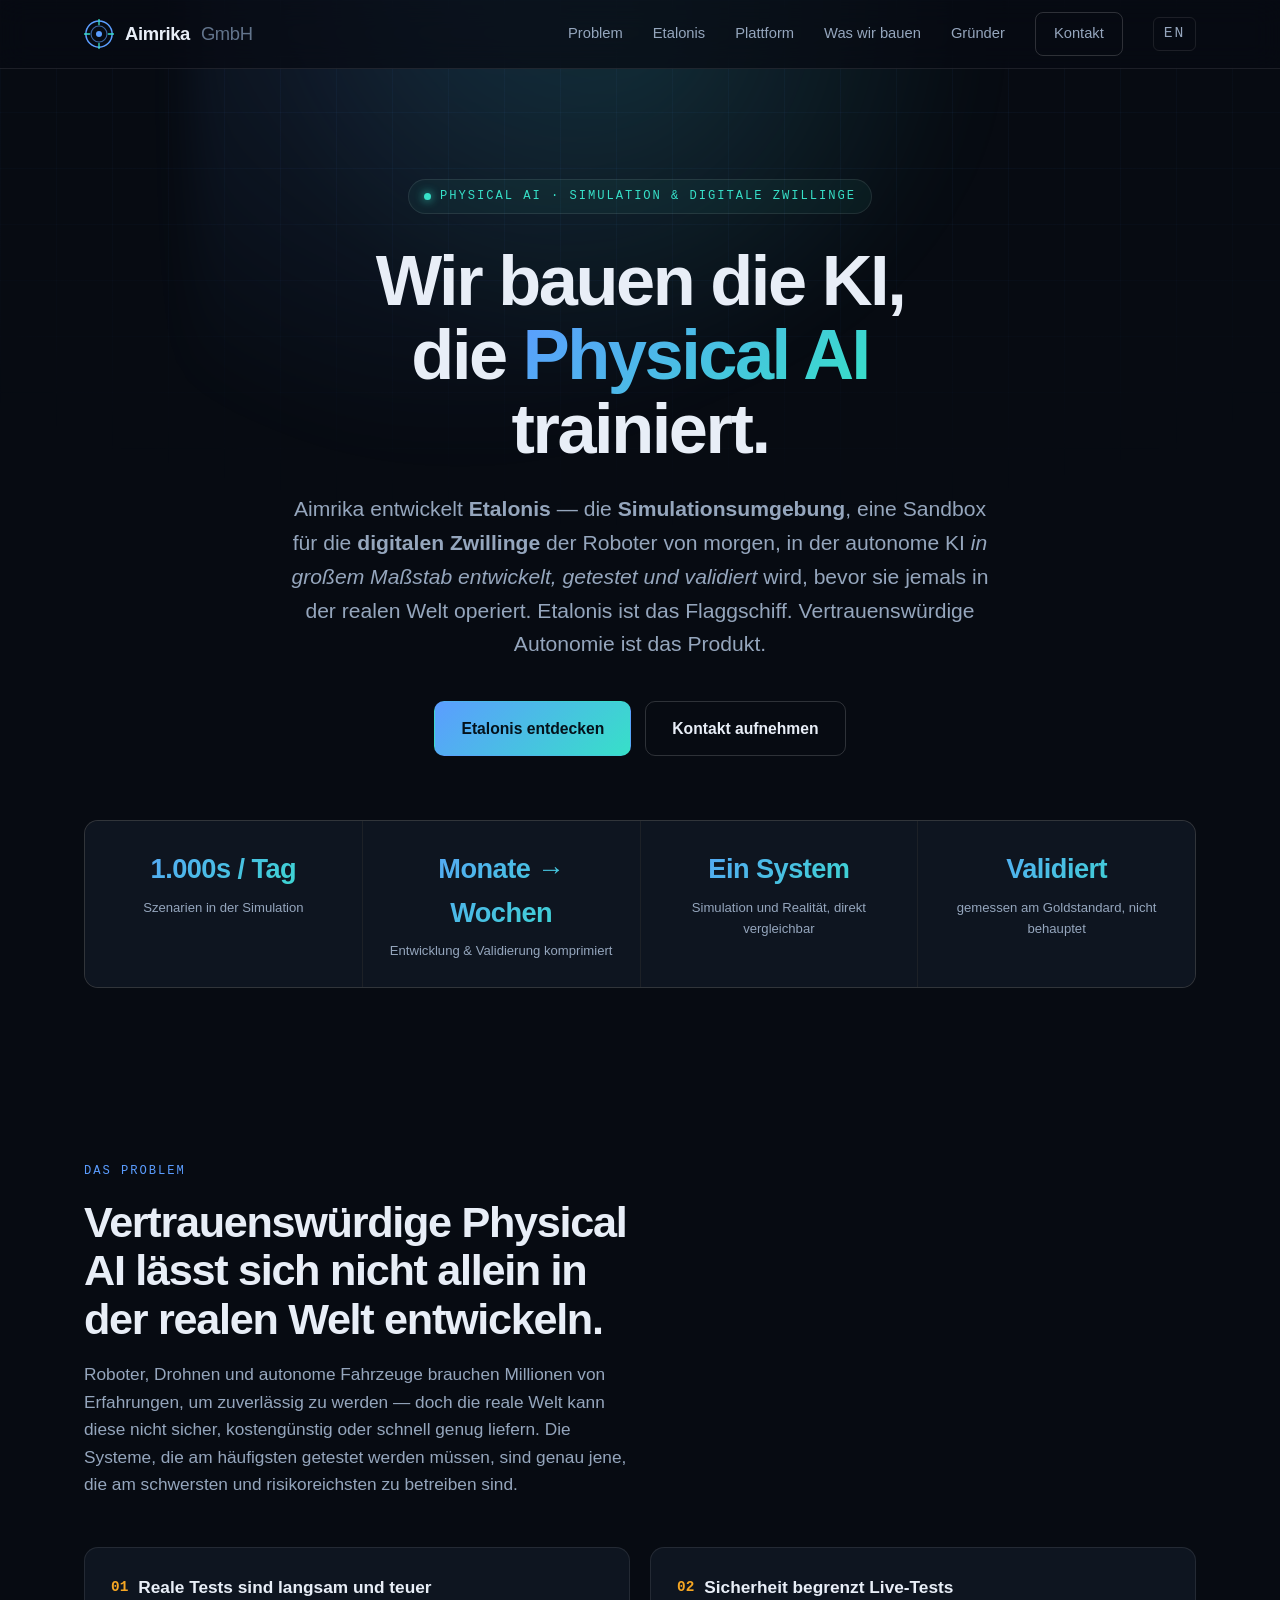
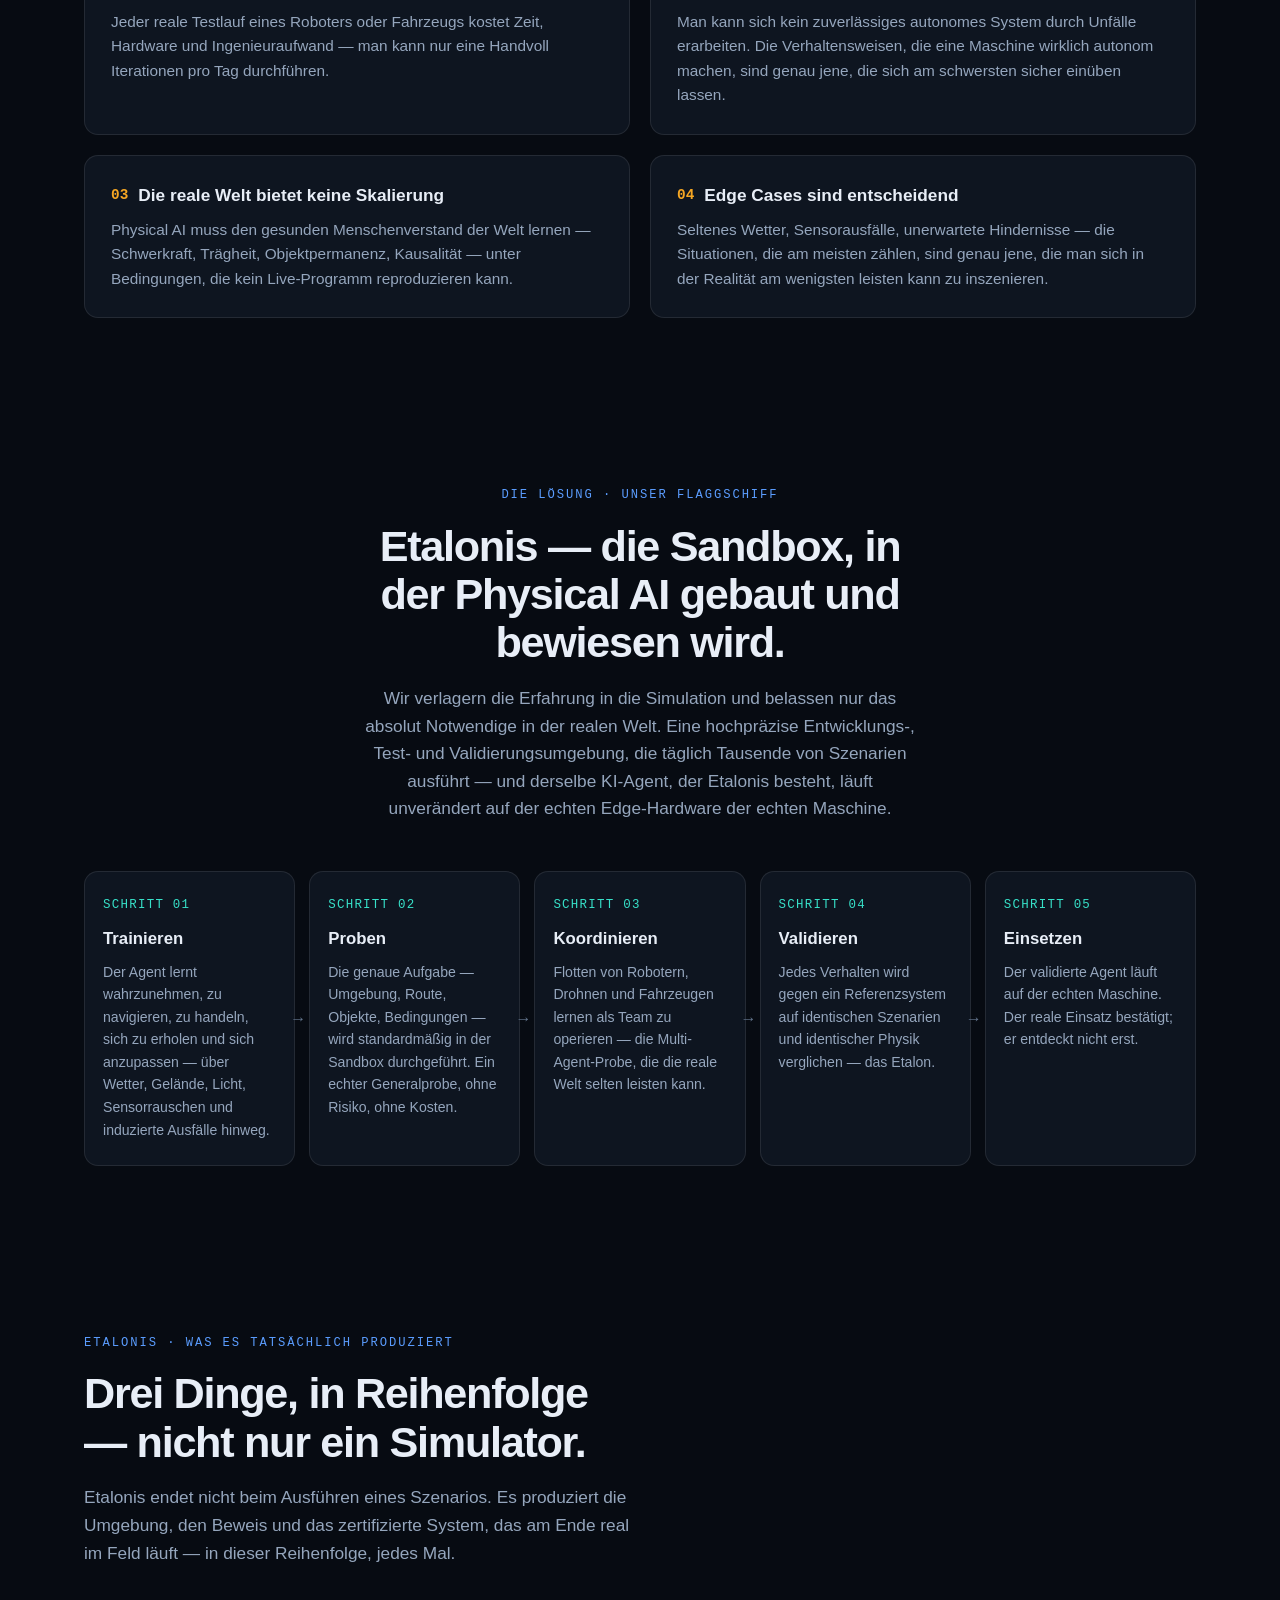
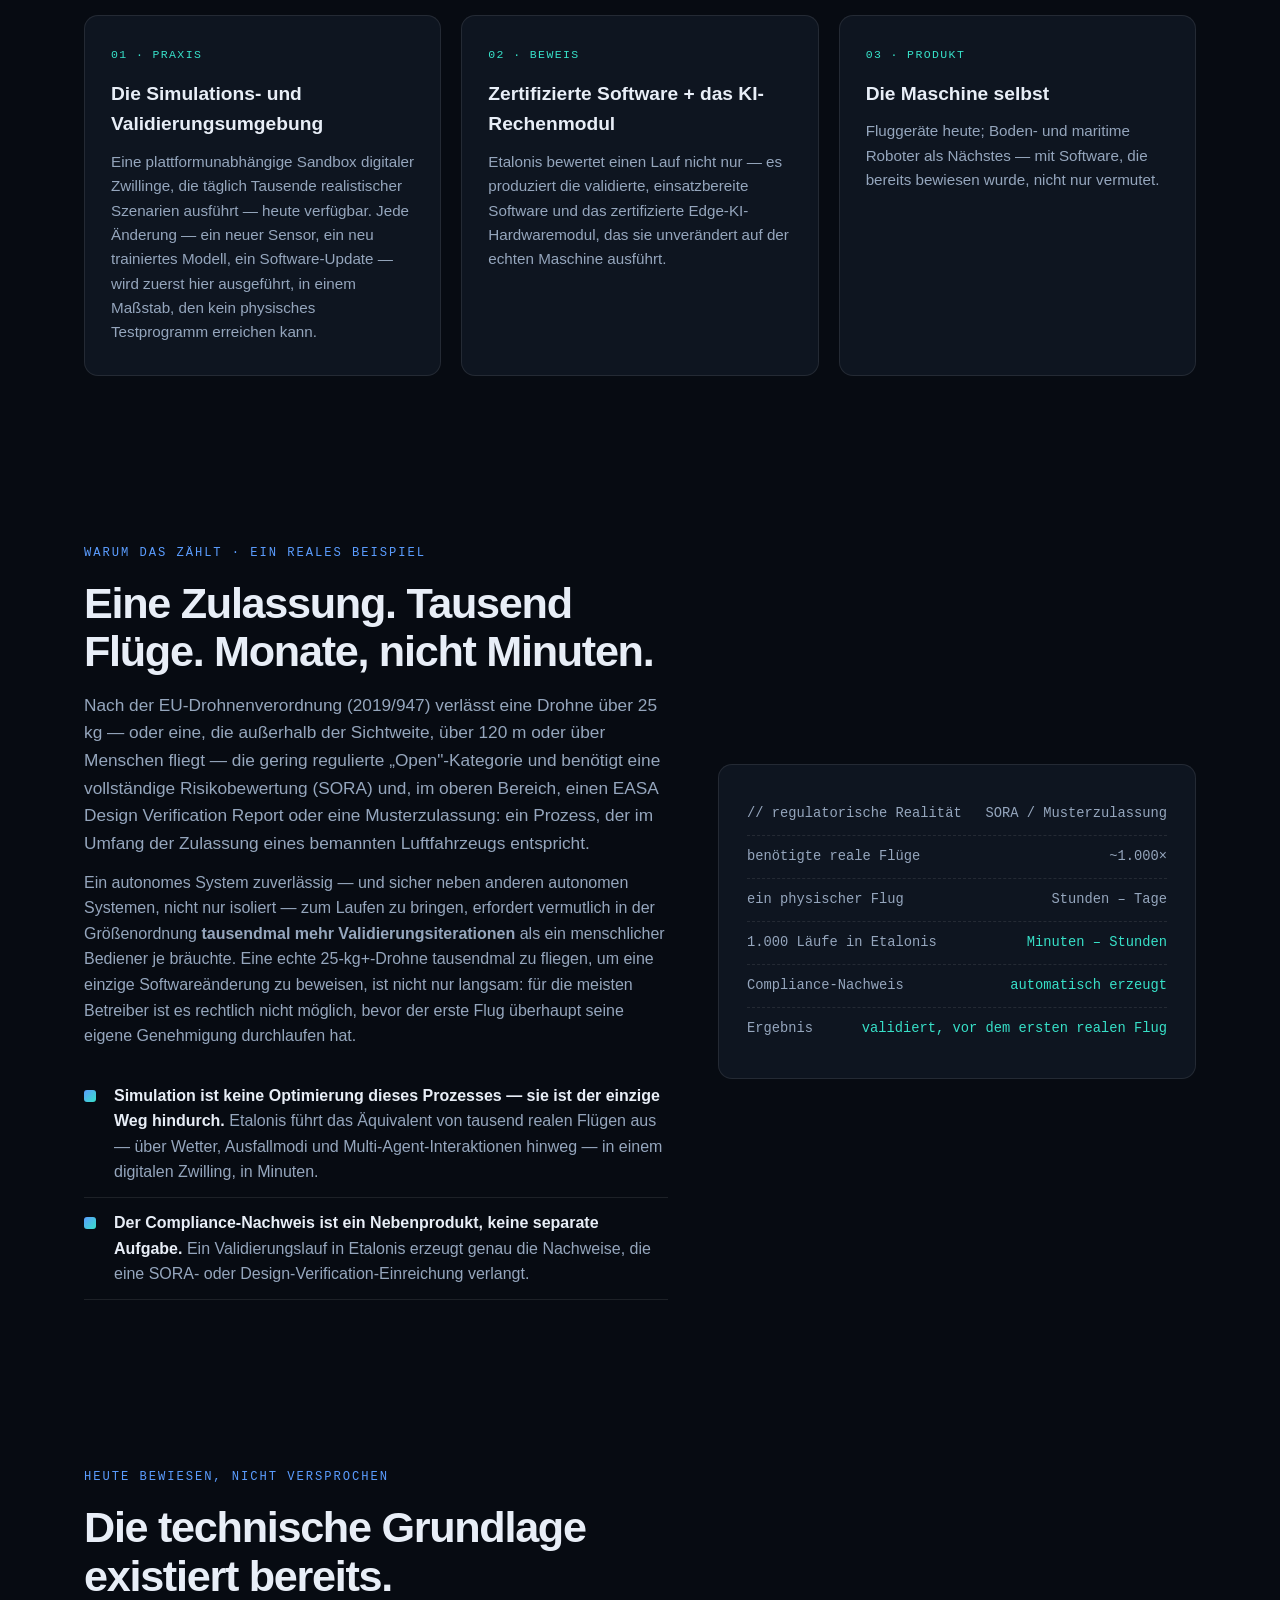
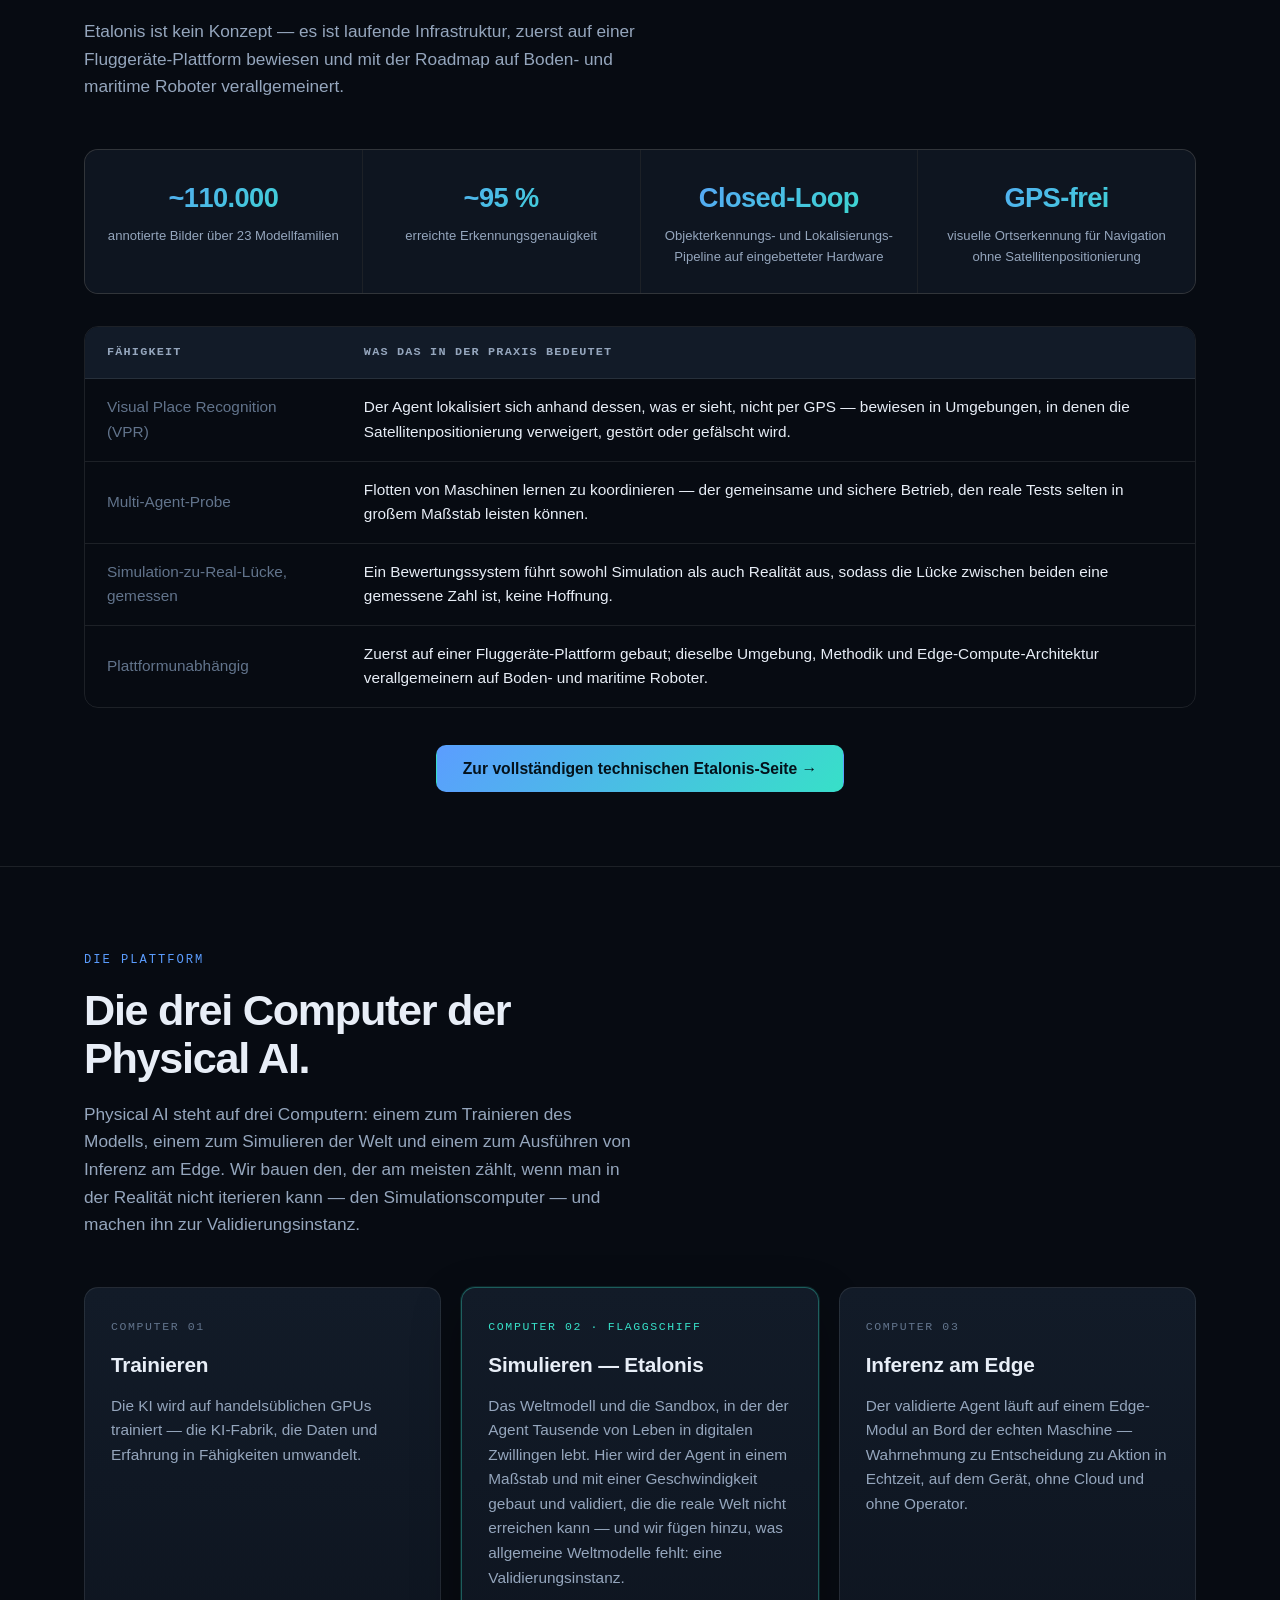
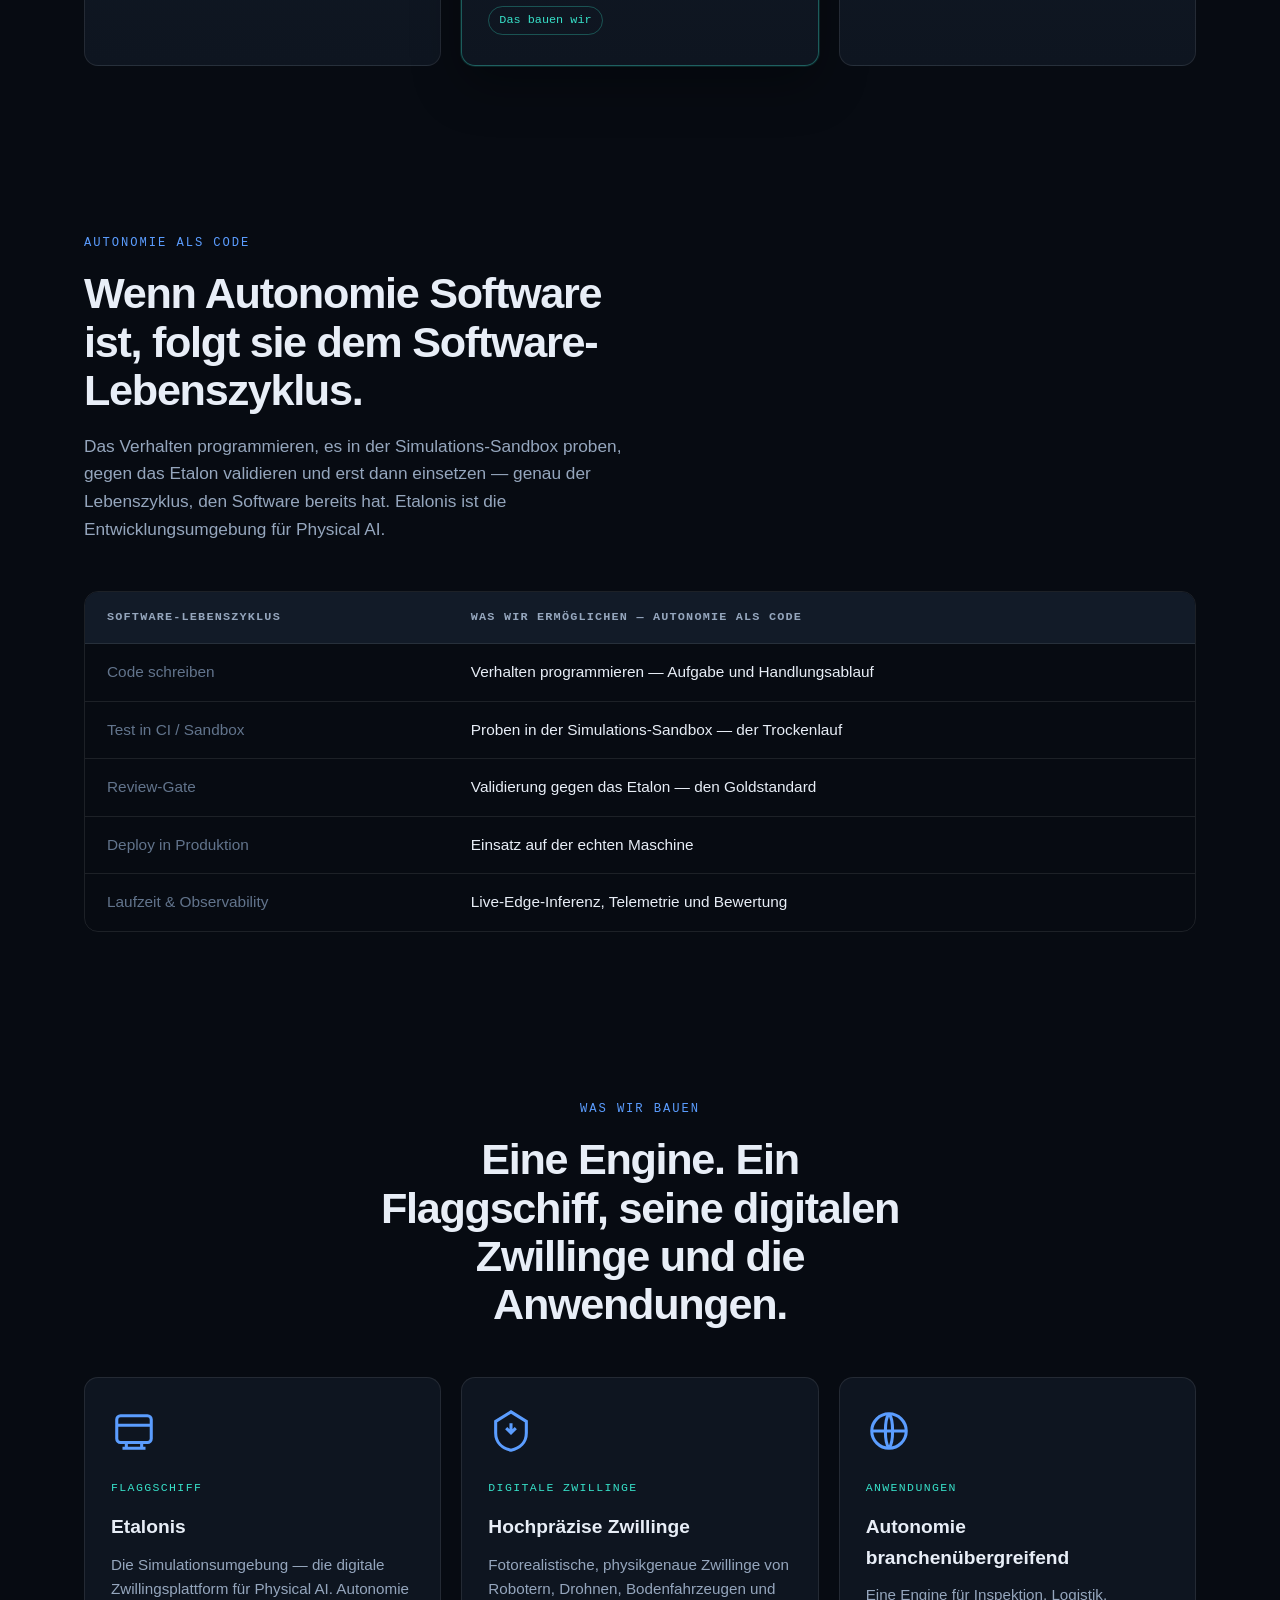
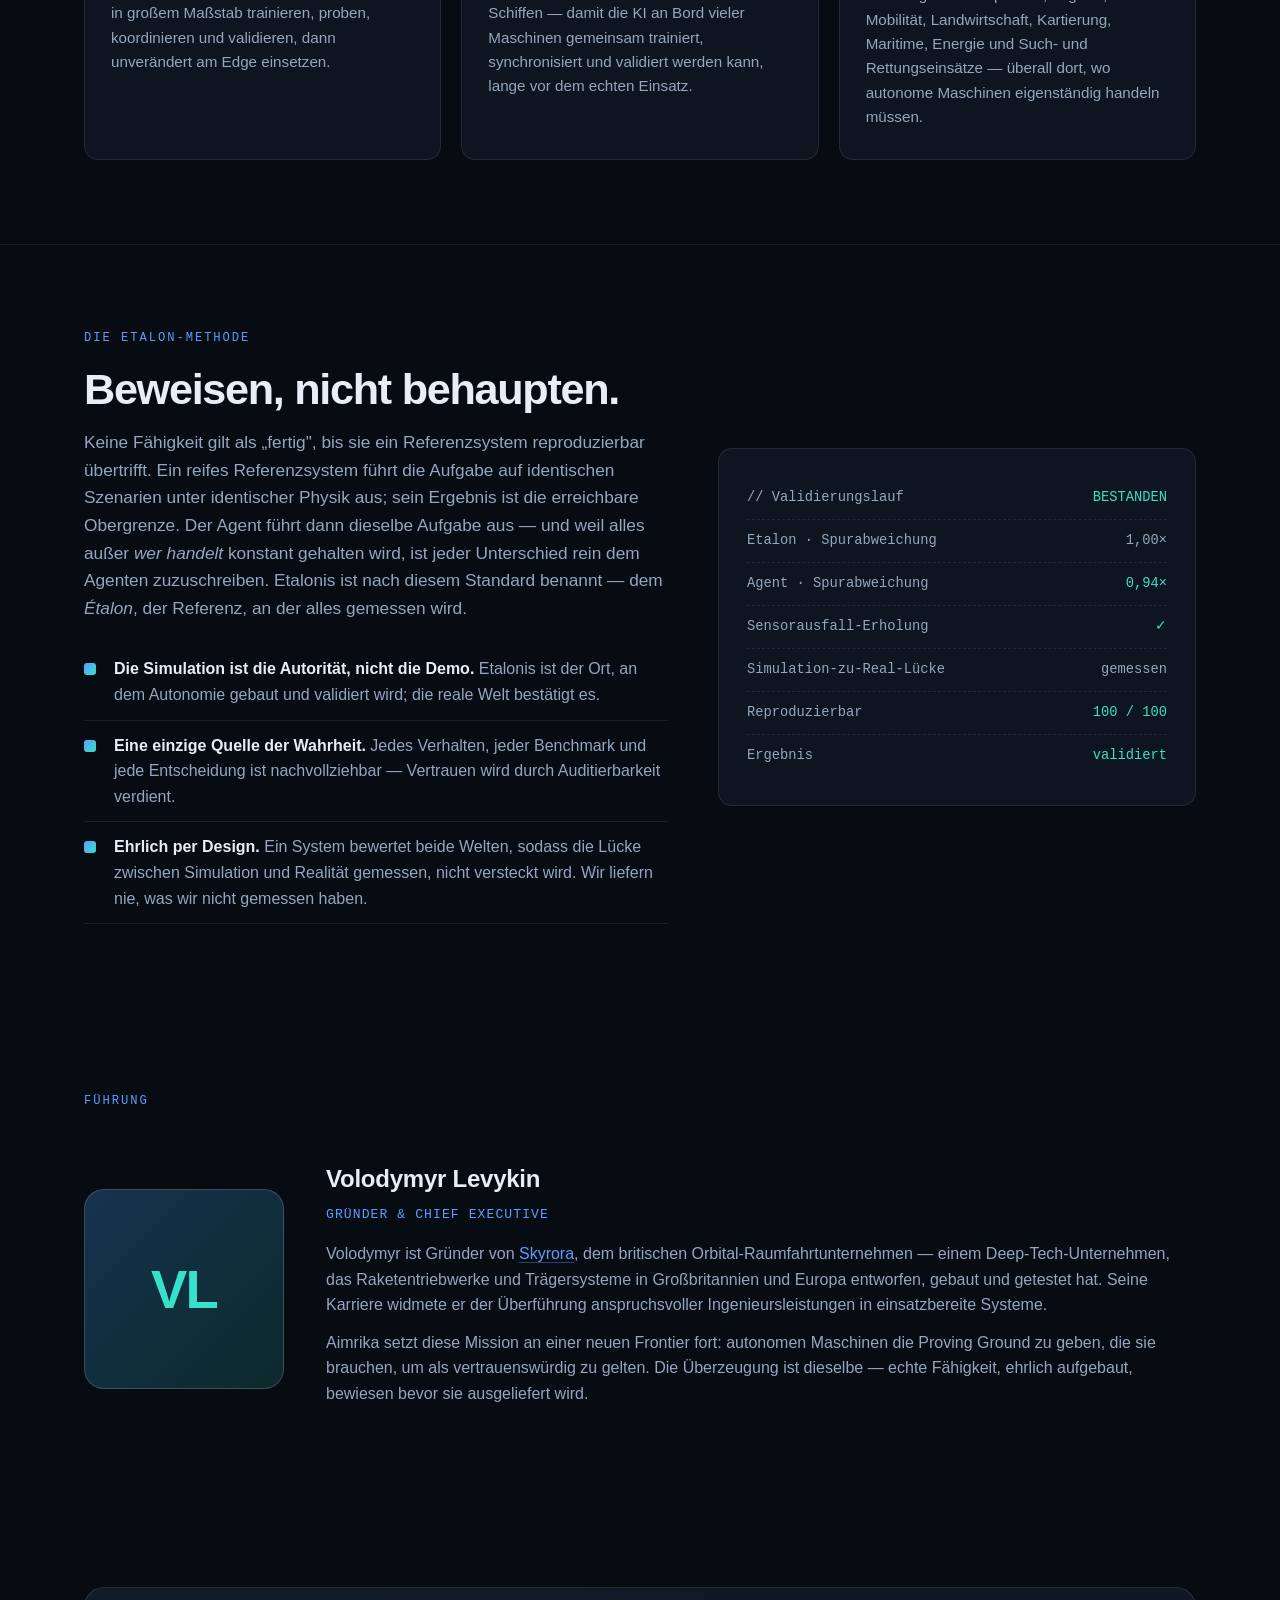
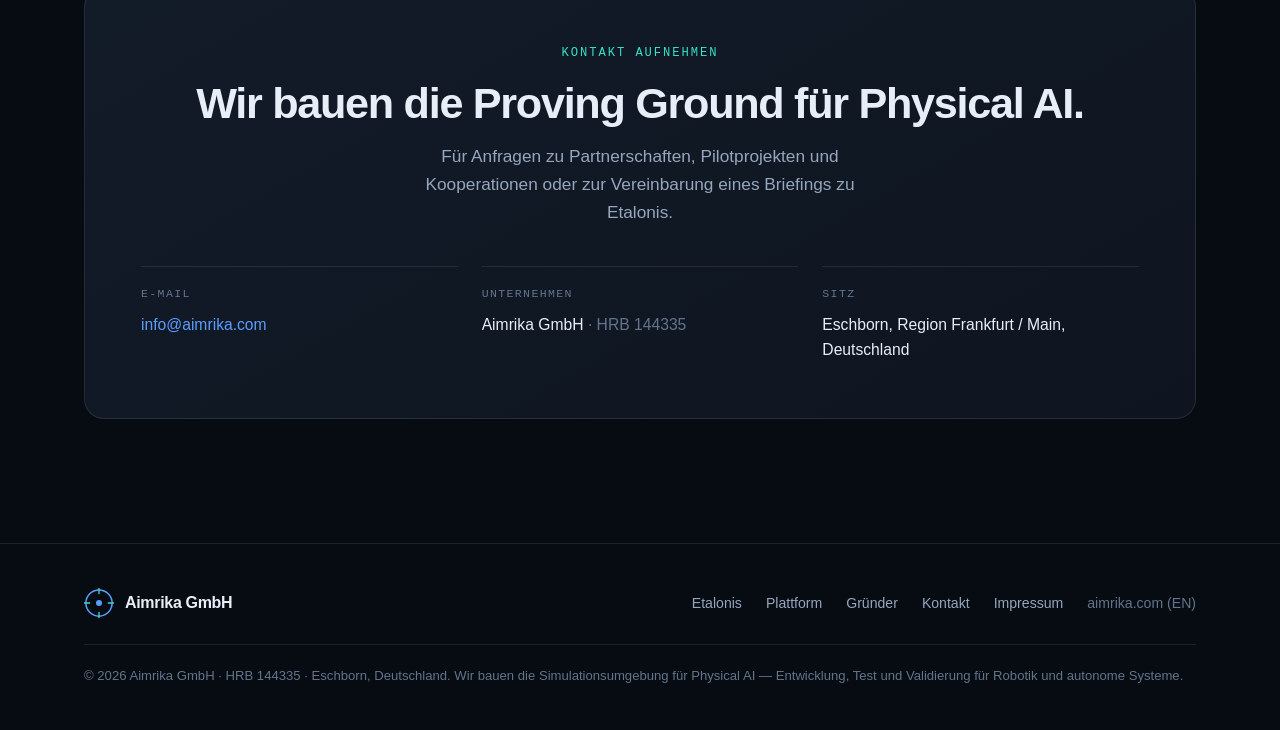
==== index.html @ 694f409d "fix retired dual-use-adjacent vocabulary: Detect-Track-Intercept -> Objekterkennungs-/Lokalisierungs" ====
<!DOCTYPE html>
<html lang="de">
<head>
<meta charset="UTF-8" />
<meta name="viewport" content="width=device-width, initial-scale=1.0" />
<title>Aimrika — Etalonis, die Simulationsumgebung für Physical AI</title>
<meta name="description" content="Aimrika entwickelt Etalonis — die Simulationsumgebung und digitale Zwillingsplattform, in der die Physical AI der Roboter von morgen entwickelt, getestet und validiert wird, bevor sie in der realen Welt zum Einsatz kommt." />
<link rel="preconnect" href="https://fonts.googleapis.com" />
<link rel="stylesheet" href="styles.css" />
<link rel="icon" href="data:image/svg+xml,%3Csvg xmlns='http://www.w3.org/2000/svg' viewBox='0 0 32 32'%3E%3Ccircle cx='16' cy='16' r='13' fill='none' stroke='%2337e0c8' stroke-width='2'/%3E%3Ccircle cx='16' cy='16' r='4' fill='%235b9dff'/%3E%3C/svg%3E" />
<style>
  .lang-switch {
    font-family: var(--mono);
    font-size: 0.76rem;
    letter-spacing: 0.12em;
    color: var(--faint);
    border: 1px solid var(--border);
    border-radius: 6px;
    padding: 4px 10px;
    transition: color 0.2s, border-color 0.2s;
  }
  .lang-switch:hover { color: var(--text); border-color: var(--border-strong); }
</style>
</head>
<body>
<div class="bg-grid"></div>
<div class="bg-glow"></div>

<!-- ===== HEADER ===== -->
<header>
  <div class="wrap nav">
    <a href="#top" class="brand">
      <svg class="mark" viewBox="0 0 32 32" fill="none" xmlns="http://www.w3.org/2000/svg" aria-hidden="true">
        <circle cx="16" cy="16" r="14" stroke="url(#g1)" stroke-width="1.6"/>
        <circle cx="16" cy="16" r="8.5" stroke="url(#g1)" stroke-width="1.2" opacity="0.6"/>
        <circle cx="16" cy="16" r="3.2" fill="#5b9dff"/>
        <path d="M16 0.5V6M16 26V31.5M0.5 16H6M26 16H31.5" stroke="#37e0c8" stroke-width="1.4" stroke-linecap="round"/>
        <defs><linearGradient id="g1" x1="2" y1="2" x2="30" y2="30"><stop stop-color="#5b9dff"/><stop offset="1" stop-color="#37e0c8"/></linearGradient></defs>
      </svg>
      Aimrika <span class="suffix">GmbH</span>
    </a>
    <nav class="nav-links" id="menu">
      <a href="#problem">Problem</a>
      <a href="#range">Etalonis</a>
      <a href="#platform">Plattform</a>
      <a href="#build">Was wir bauen</a>
      <a href="#founder">Gründer</a>
      <a href="#contact" class="nav-cta">Kontakt</a>
      <a href="https://aimrika.com" class="lang-switch">EN</a>
    </nav>
    <button class="nav-toggle" id="toggle" aria-label="Menü">☰</button>
  </div>
</header>

<main id="top">

<!-- ===== HERO ===== -->
<section class="hero">
  <div class="wrap">
    <span class="eyebrow reveal"><span class="dot"></span> Physical AI · Simulation &amp; digitale Zwillinge</span>
    <h1 class="reveal">Wir bauen die KI, die <span class="grad">Physical AI</span> trainiert.</h1>
    <p class="lede reveal">Aimrika entwickelt <strong>Etalonis</strong> — die <strong>Simulationsumgebung</strong>, eine Sandbox für die <strong>digitalen Zwillinge</strong> der Roboter von morgen, in der autonome KI <em>in großem Maßstab entwickelt, getestet und validiert</em> wird, bevor sie jemals in der realen Welt operiert. Etalonis ist das Flaggschiff. Vertrauenswürdige Autonomie ist das Produkt.</p>
    <div class="btn-row reveal">
      <a href="#range" class="btn btn-primary">Etalonis entdecken</a>
      <a href="#contact" class="btn btn-ghost">Kontakt aufnehmen</a>
    </div>
    <div class="stats reveal" style="margin-top:64px">
      <div class="stat"><div class="n">1.000s / Tag</div><div class="l">Szenarien in der Simulation</div></div>
      <div class="stat"><div class="n">Monate → Wochen</div><div class="l">Entwicklung &amp; Validierung komprimiert</div></div>
      <div class="stat"><div class="n">Ein System</div><div class="l">Simulation und Realität, direkt vergleichbar</div></div>
      <div class="stat"><div class="n">Validiert</div><div class="l">gemessen am Goldstandard, nicht behauptet</div></div>
    </div>
  </div>
</section>

<!-- ===== PROBLEM ===== -->
<section id="problem">
  <div class="wrap">
    <div class="section-head reveal">
      <div class="label">Das Problem</div>
      <h2>Vertrauenswürdige Physical AI lässt sich nicht allein in der realen Welt entwickeln.</h2>
      <p>Roboter, Drohnen und autonome Fahrzeuge brauchen Millionen von Erfahrungen, um zuverlässig zu werden — doch die reale Welt kann diese nicht sicher, kostengünstig oder schnell genug liefern. Die Systeme, die am häufigsten getestet werden müssen, sind genau jene, die am schwersten und risikoreichsten zu betreiben sind.</p>
    </div>
    <div class="problem-grid">
      <div class="prob reveal"><h3><span class="idx">01</span> Reale Tests sind langsam und teuer</h3><p>Jeder reale Testlauf eines Roboters oder Fahrzeugs kostet Zeit, Hardware und Ingenieuraufwand — man kann nur eine Handvoll Iterationen pro Tag durchführen.</p></div>
      <div class="prob reveal"><h3><span class="idx">02</span> Sicherheit begrenzt Live-Tests</h3><p>Man kann sich kein zuverlässiges autonomes System durch Unfälle erarbeiten. Die Verhaltensweisen, die eine Maschine wirklich autonom machen, sind genau jene, die sich am schwersten sicher einüben lassen.</p></div>
      <div class="prob reveal"><h3><span class="idx">03</span> Die reale Welt bietet keine Skalierung</h3><p>Physical AI muss den gesunden Menschenverstand der Welt lernen — Schwerkraft, Trägheit, Objektpermanenz, Kausalität — unter Bedingungen, die kein Live-Programm reproduzieren kann.</p></div>
      <div class="prob reveal"><h3><span class="idx">04</span> Edge Cases sind entscheidend</h3><p>Seltenes Wetter, Sensorausfälle, unerwartete Hindernisse — die Situationen, die am meisten zählen, sind genau jene, die man sich in der Realität am wenigsten leisten kann zu inszenieren.</p></div>
    </div>
  </div>
</section>

<!-- ===== ETALONIS ===== -->
<section id="range">
  <div class="wrap">
    <div class="section-head center reveal">
      <div class="label">Die Lösung · unser Flaggschiff</div>
      <h2>Etalonis — die Sandbox, in der Physical AI gebaut und bewiesen wird.</h2>
      <p>Wir verlagern die Erfahrung in die Simulation und belassen nur das absolut Notwendige in der realen Welt. Eine hochpräzise Entwicklungs-, Test- und Validierungsumgebung, die täglich Tausende von Szenarien ausführt — und derselbe KI-Agent, der Etalonis besteht, läuft unverändert auf der echten Edge-Hardware der echten Maschine.</p>
    </div>
    <div class="arc">
      <div class="arc-step reveal"><div class="step-n">SCHRITT 01</div><h4>Trainieren</h4><p>Der Agent lernt wahrzunehmen, zu navigieren, zu handeln, sich zu erholen und sich anzupassen — über Wetter, Gelände, Licht, Sensorrauschen und induzierte Ausfälle hinweg.</p></div>
      <div class="arc-step reveal"><div class="step-n">SCHRITT 02</div><h4>Proben</h4><p>Die genaue Aufgabe — Umgebung, Route, Objekte, Bedingungen — wird standardmäßig in der Sandbox durchgeführt. Ein echter Generalprobe, ohne Risiko, ohne Kosten.</p></div>
      <div class="arc-step reveal"><div class="step-n">SCHRITT 03</div><h4>Koordinieren</h4><p>Flotten von Robotern, Drohnen und Fahrzeugen lernen als Team zu operieren — die Multi-Agent-Probe, die die reale Welt selten leisten kann.</p></div>
      <div class="arc-step reveal"><div class="step-n">SCHRITT 04</div><h4>Validieren</h4><p>Jedes Verhalten wird gegen ein Referenzsystem auf identischen Szenarien und identischer Physik verglichen — das Etalon.</p></div>
      <div class="arc-step reveal"><div class="step-n">SCHRITT 05</div><h4>Einsetzen</h4><p>Der validierte Agent läuft auf der echten Maschine. Der reale Einsatz bestätigt; er entdeckt nicht erst.</p></div>
    </div>
  </div>
</section>

<!-- ===== ETALONIS — WAS ES PRODUZIERT ===== -->
<section id="etalonis-produces">
  <div class="wrap">
    <div class="section-head reveal">
      <div class="label">Etalonis · was es tatsächlich produziert</div>
      <h2>Drei Dinge, in Reihenfolge — nicht nur ein Simulator.</h2>
      <p>Etalonis endet nicht beim Ausführen eines Szenarios. Es produziert die Umgebung, den Beweis und
      das zertifizierte System, das am Ende real im Feld läuft — in dieser Reihenfolge, jedes Mal.</p>
    </div>
    <div class="cards">
      <div class="card reveal">
        <div class="role">01 · Praxis</div>
        <h3>Die Simulations- und Validierungsumgebung</h3>
        <p>Eine plattformunabhängige Sandbox digitaler Zwillinge, die täglich Tausende realistischer
        Szenarien ausführt — heute verfügbar. Jede Änderung — ein neuer Sensor, ein neu trainiertes
        Modell, ein Software-Update — wird zuerst hier ausgeführt, in einem Maßstab, den kein physisches
        Testprogramm erreichen kann.</p>
      </div>
      <div class="card reveal">
        <div class="role">02 · Beweis</div>
        <h3>Zertifizierte Software + das KI-Rechenmodul</h3>
        <p>Etalonis bewertet einen Lauf nicht nur — es produziert die validierte, einsatzbereite Software
        und das zertifizierte Edge-KI-Hardwaremodul, das sie unverändert auf der echten Maschine
        ausführt.</p>
      </div>
      <div class="card reveal">
        <div class="role">03 · Produkt</div>
        <h3>Die Maschine selbst</h3>
        <p>Fluggeräte heute; Boden- und maritime Roboter als Nächstes — mit Software, die bereits
        bewiesen wurde, nicht nur vermutet.</p>
      </div>
    </div>
  </div>
</section>

<!-- ===== WARUM DAS ZÄHLT — REGULATORISCHES FALLBEISPIEL ===== -->
<section id="why-it-matters">
  <div class="wrap">
    <div class="split">
      <div class="reveal">
        <div class="label">Warum das zählt · ein reales Beispiel</div>
        <h2>Eine Zulassung. Tausend Flüge. Monate, nicht Minuten.</h2>
        <p style="color:var(--muted);margin-top:16px">Nach der EU-Drohnenverordnung (2019/947) verlässt
        eine Drohne über 25 kg — oder eine, die außerhalb der Sichtweite, über 120 m oder über Menschen
        fliegt — die gering regulierte „Open"-Kategorie und benötigt eine vollständige Risikobewertung
        (SORA) und, im oberen Bereich, einen EASA Design Verification Report oder eine Musterzulassung:
        ein Prozess, der im Umfang der Zulassung eines bemannten Luftfahrzeugs entspricht.</p>
        <p style="color:var(--muted);margin-top:12px">Ein autonomes System zuverlässig — und sicher neben
        anderen autonomen Systemen, nicht nur isoliert — zum Laufen zu bringen, erfordert vermutlich in
        der Größenordnung <strong>tausendmal mehr Validierungsiterationen</strong> als ein menschlicher
        Bediener je bräuchte. Eine echte 25-kg+-Drohne tausendmal zu fliegen, um eine einzige
        Softwareänderung zu beweisen, ist nicht nur langsam: für die meisten Betreiber ist es rechtlich
        nicht möglich, bevor der erste Flug überhaupt seine eigene Genehmigung durchlaufen hat.</p>
        <ul>
          <li><strong>Simulation ist keine Optimierung dieses Prozesses — sie ist der einzige Weg
          hindurch.</strong> Etalonis führt das Äquivalent von tausend realen Flügen aus — über Wetter,
          Ausfallmodi und Multi-Agent-Interaktionen hinweg — in einem digitalen Zwilling, in Minuten.</li>
          <li><strong>Der Compliance-Nachweis ist ein Nebenprodukt, keine separate Aufgabe.</strong> Ein
          Validierungslauf in Etalonis erzeugt genau die Nachweise, die eine SORA- oder
          Design-Verification-Einreichung verlangt.</li>
        </ul>
      </div>
      <div class="etalon-viz reveal">
        <div class="row"><span>// regulatorische Realität</span><span>SORA / Musterzulassung</span></div>
        <div class="row"><span>benötigte reale Flüge</span><span>~1.000×</span></div>
        <div class="row"><span>ein physischer Flug</span><span>Stunden – Tage</span></div>
        <div class="row"><span>1.000 Läufe in Etalonis</span><span class="ok">Minuten – Stunden</span></div>
        <div class="row"><span>Compliance-Nachweis</span><span class="ok">automatisch erzeugt</span></div>
        <div class="row"><span>Ergebnis</span><span class="ok">validiert, vor dem ersten realen Flug</span></div>
      </div>
    </div>
  </div>
</section>

<!-- ===== BEWIESENE FÄHIGKEIT / ZAHLEN ===== -->
<section id="proof-numbers">
  <div class="wrap">
    <div class="section-head reveal">
      <div class="label">Heute bewiesen, nicht versprochen</div>
      <h2>Die technische Grundlage existiert bereits.</h2>
      <p>Etalonis ist kein Konzept — es ist laufende Infrastruktur, zuerst auf einer Fluggeräte-Plattform
      bewiesen und mit der Roadmap auf Boden- und maritime Roboter verallgemeinert.</p>
    </div>
    <div class="stats reveal">
      <div class="stat"><div class="n">~110.000</div><div class="l">annotierte Bilder über 23 Modellfamilien</div></div>
      <div class="stat"><div class="n">~95 %</div><div class="l">erreichte Erkennungsgenauigkeit</div></div>
      <div class="stat"><div class="n">Closed-Loop</div><div class="l">Objekterkennungs- und Lokalisierungs-Pipeline auf eingebetteter Hardware</div></div>
      <div class="stat"><div class="n">GPS-frei</div><div class="l">visuelle Ortserkennung für Navigation ohne Satellitenpositionierung</div></div>
    </div>
    <div class="table-card reveal" style="margin-top:32px">
      <table>
        <thead><tr><th>Fähigkeit</th><th>Was das in der Praxis bedeutet</th></tr></thead>
        <tbody>
          <tr><td>Visual Place Recognition (VPR)</td><td>Der Agent lokalisiert sich anhand dessen, was er
          sieht, nicht per GPS — bewiesen in Umgebungen, in denen die Satellitenpositionierung verweigert,
          gestört oder gefälscht wird.</td></tr>
          <tr><td>Multi-Agent-Probe</td><td>Flotten von Maschinen lernen zu koordinieren — der gemeinsame
          und sichere Betrieb, den reale Tests selten in großem Maßstab leisten können.</td></tr>
          <tr><td>Simulation-zu-Real-Lücke, gemessen</td><td>Ein Bewertungssystem führt sowohl Simulation
          als auch Realität aus, sodass die Lücke zwischen beiden eine gemessene Zahl ist, keine
          Hoffnung.</td></tr>
          <tr><td>Plattformunabhängig</td><td>Zuerst auf einer Fluggeräte-Plattform gebaut; dieselbe
          Umgebung, Methodik und Edge-Compute-Architektur verallgemeinern auf Boden- und maritime
          Roboter.</td></tr>
        </tbody>
      </table>
    </div>
    <!-- T5377: Weiterführender CTA zur eigenständigen Produktseite etalonis.com (live seit 2026-09-23). -->
    <div class="reveal" style="text-align:center;margin-top:48px">
      <a href="https://etalonis.com" class="btn btn-primary" target="_blank" rel="noopener">Zur vollständigen technischen Etalonis-Seite →</a>
    </div>
  </div>
</section>

<hr class="divider" />

<!-- ===== PLATFORM / THREE COMPUTERS ===== -->
<section id="platform">
  <div class="wrap">
    <div class="section-head reveal">
      <div class="label">Die Plattform</div>
      <h2>Die drei Computer der Physical AI.</h2>
      <p>Physical AI steht auf drei Computern: einem zum Trainieren des Modells, einem zum Simulieren der Welt und einem zum Ausführen von Inferenz am Edge. Wir bauen den, der am meisten zählt, wenn man in der Realität nicht iterieren kann — den Simulationscomputer — und machen ihn zur Validierungsinstanz.</p>
    </div>
    <div class="three">
      <div class="tc reveal"><div class="tag">Computer 01</div><h3>Trainieren</h3><p>Die KI wird auf handelsüblichen GPUs trainiert — die KI-Fabrik, die Daten und Erfahrung in Fähigkeiten umwandelt.</p></div>
      <div class="tc flag reveal"><div class="tag">Computer 02 · Flaggschiff</div><h3>Simulieren — Etalonis</h3><p>Das Weltmodell und die Sandbox, in der der Agent Tausende von Leben in digitalen Zwillingen lebt. Hier wird der Agent in einem Maßstab und mit einer Geschwindigkeit gebaut und validiert, die die reale Welt nicht erreichen kann — und wir fügen hinzu, was allgemeine Weltmodelle fehlt: eine Validierungsinstanz.</p><span class="pill">Das bauen wir</span></div>
      <div class="tc reveal"><div class="tag">Computer 03</div><h3>Inferenz am Edge</h3><p>Der validierte Agent läuft auf einem Edge-Modul an Bord der echten Maschine — Wahrnehmung zu Entscheidung zu Aktion in Echtzeit, auf dem Gerät, ohne Cloud und ohne Operator.</p></div>
    </div>
  </div>
</section>

<!-- ===== AUTONOMY AS CODE ===== -->
<section id="programmatic">
  <div class="wrap">
    <div class="section-head reveal">
      <div class="label">Autonomie als Code</div>
      <h2>Wenn Autonomie Software ist, folgt sie dem Software-Lebenszyklus.</h2>
      <p>Das Verhalten programmieren, es in der Simulations-Sandbox proben, gegen das Etalon validieren und erst dann einsetzen — genau der Lebenszyklus, den Software bereits hat. Etalonis ist die Entwicklungsumgebung für Physical AI.</p>
    </div>
    <div class="table-card reveal">
      <table>
        <thead><tr><th>Software-Lebenszyklus</th><th>Was wir ermöglichen — Autonomie als Code</th></tr></thead>
        <tbody>
          <tr><td>Code schreiben</td><td>Verhalten programmieren — Aufgabe und Handlungsablauf</td></tr>
          <tr><td>Test in CI / Sandbox</td><td>Proben in der Simulations-Sandbox — der Trockenlauf</td></tr>
          <tr><td>Review-Gate</td><td>Validierung gegen das Etalon — den Goldstandard</td></tr>
          <tr><td>Deploy in Produktion</td><td>Einsatz auf der echten Maschine</td></tr>
          <tr><td>Laufzeit &amp; Observability</td><td>Live-Edge-Inferenz, Telemetrie und Bewertung</td></tr>
        </tbody>
      </table>
    </div>
  </div>
</section>

<!-- ===== WHAT WE BUILD ===== -->
<section id="build">
  <div class="wrap">
    <div class="section-head center reveal">
      <div class="label">Was wir bauen</div>
      <h2>Eine Engine. Ein Flaggschiff, seine digitalen Zwillinge und die Anwendungen.</h2>
    </div>
    <div class="cards">
      <div class="card reveal">
        <svg class="ico" viewBox="0 0 24 24" fill="none" stroke="currentColor" stroke-width="1.6"><rect x="3" y="4" width="18" height="14" rx="2"/><path d="M3 9h18M8 18v3M16 18v3M6 21h12"/></svg>
        <div class="role">Flaggschiff</div>
        <h3>Etalonis</h3>
        <p>Die Simulationsumgebung — die digitale Zwillingsplattform für Physical AI. Autonomie in großem Maßstab trainieren, proben, koordinieren und validieren, dann unverändert am Edge einsetzen.</p>
      </div>
      <div class="card reveal">
        <svg class="ico" viewBox="0 0 24 24" fill="none" stroke="currentColor" stroke-width="1.6"><path d="M12 2 4 7v6c0 5 3.5 8 8 9 4.5-1 8-4 8-9V7l-8-5Z"/><path d="M12 8v5M9.5 10.5 12 13l2.5-2.5"/></svg>
        <div class="role">Digitale Zwillinge</div>
        <h3>Hochpräzise Zwillinge</h3>
        <p>Fotorealistische, physikgenaue Zwillinge von Robotern, Drohnen, Bodenfahrzeugen und Schiffen — damit die KI an Bord vieler Maschinen gemeinsam trainiert, synchronisiert und validiert werden kann, lange vor dem echten Einsatz.</p>
      </div>
      <div class="card reveal">
        <svg class="ico" viewBox="0 0 24 24" fill="none" stroke="currentColor" stroke-width="1.6"><circle cx="12" cy="12" r="9"/><path d="M3 12h18M12 3c2.5 3 2.5 15 0 18M12 3c-2.5 3-2.5 15 0 18"/></svg>
        <div class="role">Anwendungen</div>
        <h3>Autonomie branchenübergreifend</h3>
        <p>Eine Engine für Inspektion, Logistik, Mobilität, Landwirtschaft, Kartierung, Maritime, Energie und Such- und Rettungseinsätze — überall dort, wo autonome Maschinen eigenständig handeln müssen.</p>
      </div>
    </div>
  </div>
</section>

<hr class="divider" />

<!-- ===== ETALON ===== -->
<section id="etalon">
  <div class="wrap">
    <div class="split">
      <div class="reveal">
        <div class="label">Die Etalon-Methode</div>
        <h2>Beweisen, nicht behaupten.</h2>
        <p style="color:var(--muted);margin-top:16px">Keine Fähigkeit gilt als „fertig", bis sie ein Referenzsystem reproduzierbar übertrifft. Ein reifes Referenzsystem führt die Aufgabe auf identischen Szenarien unter identischer Physik aus; sein Ergebnis ist die erreichbare Obergrenze. Der Agent führt dann dieselbe Aufgabe aus — und weil alles außer <em>wer handelt</em> konstant gehalten wird, ist jeder Unterschied rein dem Agenten zuzuschreiben. Etalonis ist nach diesem Standard benannt — dem <em>Étalon</em>, der Referenz, an der alles gemessen wird.</p>
        <ul>
          <li><strong>Die Simulation ist die Autorität, nicht die Demo.</strong> Etalonis ist der Ort, an dem Autonomie gebaut und validiert wird; die reale Welt bestätigt es.</li>
          <li><strong>Eine einzige Quelle der Wahrheit.</strong> Jedes Verhalten, jeder Benchmark und jede Entscheidung ist nachvollziehbar — Vertrauen wird durch Auditierbarkeit verdient.</li>
          <li><strong>Ehrlich per Design.</strong> Ein System bewertet beide Welten, sodass die Lücke zwischen Simulation und Realität gemessen, nicht versteckt wird. Wir liefern nie, was wir nicht gemessen haben.</li>
        </ul>
      </div>
      <div class="etalon-viz reveal">
        <div class="row"><span>// Validierungslauf</span><span class="ok">BESTANDEN</span></div>
        <div class="row"><span>Etalon · Spurabweichung</span><span>1,00×</span></div>
        <div class="row"><span>Agent · Spurabweichung</span><span class="ok">0,94×</span></div>
        <div class="row"><span>Sensorausfall-Erholung</span><span class="ok">✓</span></div>
        <div class="row"><span>Simulation-zu-Real-Lücke</span><span>gemessen</span></div>
        <div class="row"><span>Reproduzierbar</span><span class="ok">100 / 100</span></div>
        <div class="row"><span>Ergebnis</span><span class="ok">validiert</span></div>
      </div>
    </div>
  </div>
</section>

<!-- ===== FOUNDER ===== -->
<section id="founder">
  <div class="wrap">
    <div class="section-head reveal"><div class="label">Führung</div></div>
    <div class="founder reveal">
      <div class="founder-photo">VL</div>
      <div>
        <h3>Volodymyr Levykin</h3>
        <div class="who">Gründer &amp; Chief Executive</div>
        <p>Volodymyr ist Gründer von <a class="link" href="https://www.skyrora.com" target="_blank" rel="noopener">Skyrora</a>, dem britischen Orbital-Raumfahrtunternehmen — einem Deep-Tech-Unternehmen, das Raketentriebwerke und Trägersysteme in Großbritannien und Europa entworfen, gebaut und getestet hat. Seine Karriere widmete er der Überführung anspruchsvoller Ingenieursleistungen in einsatzbereite Systeme.</p>
        <p>Aimrika setzt diese Mission an einer neuen Frontier fort: autonomen Maschinen die Proving Ground zu geben, die sie brauchen, um als vertrauenswürdig zu gelten. Die Überzeugung ist dieselbe — echte Fähigkeit, ehrlich aufgebaut, bewiesen bevor sie ausgeliefert wird.</p>
      </div>
    </div>
  </div>
</section>

<!-- ===== CONTACT ===== -->
<section id="contact">
  <div class="wrap">
    <div class="contact reveal">
      <div class="label" style="color:var(--accent-2)">Kontakt aufnehmen</div>
      <h2>Wir bauen die Proving Ground für Physical AI.</h2>
      <p style="color:var(--muted);max-width:52ch;margin:16px auto 0">Für Anfragen zu Partnerschaften, Pilotprojekten und Kooperationen oder zur Vereinbarung eines Briefings zu Etalonis.</p>
      <div class="grid">
        <div class="box"><div class="k">E-Mail</div><div class="v"><a href="mailto:info@aimrika.com">info@aimrika.com</a></div></div>
        <div class="box"><div class="k">Unternehmen</div><div class="v">Aimrika GmbH <span style="color:var(--faint)">· HRB 144335</span></div></div>
        <div class="box"><div class="k">Sitz</div><div class="v">Eschborn, Region Frankfurt&nbsp;/&nbsp;Main, Deutschland</div></div>
      </div>
    </div>
  </div>
</section>

</main>

<!-- ===== FOOTER ===== -->
<footer>
  <div class="wrap foot">
    <div class="brand">
      <svg class="mark" viewBox="0 0 32 32" fill="none" xmlns="http://www.w3.org/2000/svg" aria-hidden="true">
        <circle cx="16" cy="16" r="14" stroke="url(#g2)" stroke-width="1.6"/>
        <circle cx="16" cy="16" r="3.2" fill="#5b9dff"/>
        <path d="M16 0.5V6M16 26V31.5M0.5 16H6M26 16H31.5" stroke="#37e0c8" stroke-width="1.4" stroke-linecap="round"/>
        <defs><linearGradient id="g2" x1="2" y1="2" x2="30" y2="30"><stop stop-color="#5b9dff"/><stop offset="1" stop-color="#37e0c8"/></linearGradient></defs>
      </svg>
      Aimrika GmbH
    </div>
    <div class="foot-links">
      <a href="#range">Etalonis</a>
      <a href="#platform">Plattform</a>
      <a href="#founder">Gründer</a>
      <a href="#contact">Kontakt</a>
      <a href="impressum.html">Impressum</a>
      <a href="https://aimrika.com" style="color:var(--faint)">aimrika.com (EN)</a>
    </div>
    <div class="legal">
      © <span id="yr"></span> Aimrika GmbH · HRB 144335 · Eschborn, Deutschland. Wir bauen die Simulationsumgebung für Physical AI — Entwicklung, Test und Validierung für Robotik und autonome Systeme.
    </div>
  </div>
</footer>

<script>
  document.getElementById('yr').textContent = new Date().getFullYear();
  var t = document.getElementById('toggle'), m = document.getElementById('menu');
  t.addEventListener('click', function(){ m.classList.toggle('open'); });
  m.querySelectorAll('a').forEach(function(a){ a.addEventListener('click', function(){ m.classList.remove('open'); }); });
  var io = new IntersectionObserver(function(entries){
    entries.forEach(function(e){ if(e.isIntersecting){ e.target.classList.add('in'); io.unobserve(e.target); } });
  }, { threshold: 0.12 });
  document.querySelectorAll('.reveal').forEach(function(el){ io.observe(el); });
</script>
</body>
</html>
---- styles.css ----
:root {
  --bg: #070b12;
  --bg-2: #0b111c;
  --surface: #0e1520;
  --surface-2: #121b28;
  --border: rgba(255, 255, 255, 0.09);
  --border-strong: rgba(255, 255, 255, 0.16);
  --text: #e8eef7;
  --muted: #95a6bd;
  --faint: #62748c;
  --accent: #5b9dff;
  --accent-2: #37e0c8;
  --accent-grad: linear-gradient(135deg, #5b9dff 0%, #37e0c8 100%);
  --danger: #f5a623;
  --maxw: 1160px;
  --radius: 14px;
  --mono: ui-monospace, SFMono-Regular, "SF Mono", Menlo, Consolas, monospace;
  --sans: -apple-system, BlinkMacSystemFont, "Segoe UI", Inter, Roboto, Helvetica, Arial, sans-serif;
}

* { box-sizing: border-box; margin: 0; padding: 0; }

html { scroll-behavior: smooth; }

body {
  font-family: var(--sans);
  background: var(--bg);
  color: var(--text);
  line-height: 1.6;
  -webkit-font-smoothing: antialiased;
  overflow-x: hidden;
}

a { color: inherit; text-decoration: none; }

.wrap { max-width: var(--maxw); margin: 0 auto; padding: 0 24px; }

/* ---------- background texture ---------- */
.bg-grid {
  position: fixed;
  inset: 0;
  z-index: -2;
  background-image:
    linear-gradient(rgba(91, 157, 255, 0.045) 1px, transparent 1px),
    linear-gradient(90deg, rgba(91, 157, 255, 0.045) 1px, transparent 1px);
  background-size: 56px 56px;
  mask-image: radial-gradient(ellipse 80% 60% at 50% 0%, #000 40%, transparent 100%);
}
.bg-glow {
  position: fixed;
  top: -20%;
  left: 50%;
  transform: translateX(-50%);
  width: 900px;
  height: 700px;
  z-index: -1;
  background: radial-gradient(circle at 50% 30%, rgba(55, 224, 200, 0.10), transparent 55%),
              radial-gradient(circle at 30% 20%, rgba(91, 157, 255, 0.14), transparent 60%);
  filter: blur(20px);
  pointer-events: none;
}

/* ---------- header ---------- */
header {
  position: sticky;
  top: 0;
  z-index: 50;
  backdrop-filter: blur(14px);
  background: rgba(7, 11, 18, 0.72);
  border-bottom: 1px solid var(--border);
}
.nav {
  display: flex;
  align-items: center;
  justify-content: space-between;
  height: 68px;
}
.brand { display: flex; align-items: center; gap: 11px; font-weight: 700; letter-spacing: -0.02em; font-size: 1.15rem; }
.brand .mark { width: 30px; height: 30px; }
.brand .suffix { color: var(--faint); font-weight: 500; }
.nav-links { display: flex; gap: 30px; align-items: center; }
.nav-links a { color: var(--muted); font-size: 0.92rem; transition: color 0.2s; }
.nav-links a:hover { color: var(--text); }
.nav-cta {
  padding: 9px 18px;
  border: 1px solid var(--border-strong);
  border-radius: 8px;
  font-size: 0.9rem;
  color: var(--text);
  transition: all 0.2s;
}
.nav-cta:hover { border-color: var(--accent); background: rgba(91, 157, 255, 0.08); }
.nav-toggle { display: none; background: none; border: 0; color: var(--text); font-size: 1.5rem; cursor: pointer; }

/* ---------- hero ---------- */
.hero { padding: 110px 0 90px; text-align: center; }
.eyebrow {
  display: inline-flex;
  align-items: center;
  gap: 9px;
  font-family: var(--mono);
  font-size: 0.76rem;
  letter-spacing: 0.16em;
  text-transform: uppercase;
  color: var(--accent-2);
  border: 1px solid var(--border);
  border-radius: 100px;
  padding: 7px 15px;
  margin-bottom: 30px;
  background: rgba(55, 224, 200, 0.05);
}
.eyebrow .dot { width: 7px; height: 7px; border-radius: 50%; background: var(--accent-2); box-shadow: 0 0 10px var(--accent-2); }
.hero h1 {
  font-size: clamp(2.3rem, 6vw, 4.4rem);
  line-height: 1.05;
  letter-spacing: -0.035em;
  font-weight: 700;
  max-width: 15ch;
  margin: 0 auto 26px;
}
.hero h1 .grad { background: var(--accent-grad); -webkit-background-clip: text; background-clip: text; -webkit-text-fill-color: transparent; }
.hero p.lede {
  font-size: clamp(1.05rem, 2vw, 1.32rem);
  color: var(--muted);
  max-width: 60ch;
  margin: 0 auto 40px;
}
.btn-row { display: flex; gap: 14px; justify-content: center; flex-wrap: wrap; }
.btn {
  padding: 14px 26px;
  border-radius: 10px;
  font-weight: 600;
  font-size: 0.98rem;
  transition: all 0.22s;
  border: 1px solid transparent;
}
.btn-primary { background: var(--accent-grad); color: #04121b; }
.btn-primary:hover { transform: translateY(-2px); box-shadow: 0 10px 34px rgba(55, 224, 200, 0.28); }
.btn-ghost { border-color: var(--border-strong); color: var(--text); }
.btn-ghost:hover { border-color: var(--accent); background: rgba(91, 157, 255, 0.07); }

/* ---------- stat strip ---------- */
.stats { display: grid; grid-template-columns: repeat(4, 1fr); gap: 1px; background: var(--border); border: 1px solid var(--border); border-radius: var(--radius); overflow: hidden; margin-top: 20px; }
.stat { background: var(--surface); padding: 26px 22px; text-align: center; }
.stat .n { font-size: 1.7rem; font-weight: 700; letter-spacing: -0.02em; background: var(--accent-grad); -webkit-background-clip: text; background-clip: text; -webkit-text-fill-color: transparent; }
.stat .l { font-size: 0.82rem; color: var(--muted); margin-top: 6px; }

/* ---------- sections ---------- */
section { padding: 84px 0; }
.section-head { max-width: 62ch; margin-bottom: 48px; }
.section-head.center { margin-left: auto; margin-right: auto; text-align: center; }
.label { font-family: var(--mono); font-size: 0.76rem; letter-spacing: 0.16em; text-transform: uppercase; color: var(--accent); margin-bottom: 16px; }
h2 { font-size: clamp(1.7rem, 4vw, 2.7rem); letter-spacing: -0.03em; line-height: 1.12; font-weight: 700; }
h2 + p { color: var(--muted); font-size: 1.08rem; margin-top: 18px; }
.divider { height: 1px; background: var(--border); border: 0; }

/* ---------- problem list ---------- */
.problem-grid { display: grid; grid-template-columns: repeat(2, 1fr); gap: 20px; }
.prob {
  background: var(--surface);
  border: 1px solid var(--border);
  border-radius: var(--radius);
  padding: 26px;
  transition: border-color 0.25s, transform 0.25s;
}
.prob:hover { border-color: var(--border-strong); transform: translateY(-3px); }
.prob h3 { font-size: 1.08rem; margin-bottom: 8px; display: flex; align-items: center; gap: 10px; }
.prob h3 .idx { font-family: var(--mono); color: var(--danger); font-size: 0.9rem; }
.prob p { color: var(--muted); font-size: 0.96rem; }

/* ---------- arc ---------- */
.arc { display: grid; grid-template-columns: repeat(5, 1fr); gap: 14px; margin-top: 10px; }
.arc-step {
  background: var(--surface);
  border: 1px solid var(--border);
  border-radius: var(--radius);
  padding: 24px 18px;
  position: relative;
}
.arc-step .step-n { font-family: var(--mono); font-size: 0.78rem; color: var(--accent-2); letter-spacing: 0.1em; }
.arc-step h4 { font-size: 1.05rem; margin: 10px 0 8px; }
.arc-step p { font-size: 0.88rem; color: var(--muted); }
.arc-step:not(:last-child)::after {
  content: "→";
  position: absolute;
  right: -12px;
  top: 50%;
  transform: translateY(-50%);
  color: var(--faint);
  z-index: 2;
}

/* ---------- three computers ---------- */
.three { display: grid; grid-template-columns: repeat(3, 1fr); gap: 20px; }
.tc {
  background: linear-gradient(180deg, var(--surface-2), var(--surface));
  border: 1px solid var(--border);
  border-radius: var(--radius);
  padding: 30px 26px;
}
.tc.flag { border-color: rgba(55, 224, 200, 0.35); box-shadow: 0 0 0 1px rgba(55, 224, 200, 0.12), 0 20px 50px rgba(0,0,0,0.3); }
.tc .tag { font-family: var(--mono); font-size: 0.72rem; letter-spacing: 0.14em; text-transform: uppercase; color: var(--faint); }
.tc.flag .tag { color: var(--accent-2); }
.tc h3 { font-size: 1.3rem; margin: 12px 0 12px; letter-spacing: -0.01em; }
.tc p { color: var(--muted); font-size: 0.96rem; }
.pill { display: inline-block; margin-top: 16px; font-size: 0.74rem; font-family: var(--mono); color: var(--accent-2); border: 1px solid rgba(55,224,200,0.3); padding: 4px 10px; border-radius: 100px; }

/* ---------- table ---------- */
.table-card { border: 1px solid var(--border); border-radius: var(--radius); overflow: hidden; }
table { width: 100%; border-collapse: collapse; }
th, td { text-align: left; padding: 16px 22px; font-size: 0.96rem; border-bottom: 1px solid var(--border); }
thead th { background: var(--surface-2); font-family: var(--mono); font-size: 0.74rem; letter-spacing: 0.1em; text-transform: uppercase; color: var(--muted); }
tbody tr:last-child td { border-bottom: 0; }
td:first-child { color: var(--faint); }
td:last-child { color: var(--text); font-weight: 500; }
tbody tr:hover td { background: rgba(91,157,255,0.03); }

/* ---------- capability cards ---------- */
.cards { display: grid; grid-template-columns: repeat(3, 1fr); gap: 20px; }
.card {
  background: var(--surface);
  border: 1px solid var(--border);
  border-radius: var(--radius);
  padding: 30px 26px;
  transition: transform 0.25s, border-color 0.25s;
}
.card:hover { transform: translateY(-4px); border-color: var(--border-strong); }
.card .ico { width: 46px; height: 46px; margin-bottom: 18px; color: var(--accent); }
.card h3 { font-size: 1.2rem; margin-bottom: 10px; }
.card p { color: var(--muted); font-size: 0.95rem; }
.card .role { font-family: var(--mono); font-size: 0.72rem; letter-spacing: 0.12em; text-transform: uppercase; color: var(--accent-2); margin-bottom: 14px; }

/* ---------- etalon / feature split ---------- */
.split { display: grid; grid-template-columns: 1.1fr 0.9fr; gap: 50px; align-items: center; }
.split ul { list-style: none; margin-top: 22px; }
.split li { padding: 12px 0 12px 30px; position: relative; color: var(--muted); border-bottom: 1px solid var(--border); }
.split li::before { content: ""; position: absolute; left: 0; top: 19px; width: 12px; height: 12px; border-radius: 3px; background: var(--accent-grad); }
.split li strong { color: var(--text); font-weight: 600; }
.etalon-viz {
  background: var(--surface);
  border: 1px solid var(--border);
  border-radius: var(--radius);
  padding: 28px;
  font-family: var(--mono);
  font-size: 0.86rem;
}
.etalon-viz .row { display: flex; justify-content: space-between; padding: 10px 0; border-bottom: 1px dashed var(--border); color: var(--muted); }
.etalon-viz .row:last-child { border: 0; }
.etalon-viz .ok { color: var(--accent-2); }

/* ---------- founder ---------- */
.founder { display: grid; grid-template-columns: 200px 1fr; gap: 42px; align-items: center; }
.founder-photo {
  width: 200px; height: 200px; border-radius: 20px;
  background: linear-gradient(135deg, #16324f, #0c2a2c);
  border: 1px solid var(--border-strong);
  display: flex; align-items: center; justify-content: center;
  font-size: 3.4rem; font-weight: 700; letter-spacing: -0.03em;
  color: var(--accent-2);
}
.founder h3 { font-size: 1.5rem; letter-spacing: -0.01em; }
.founder .who { font-family: var(--mono); font-size: 0.82rem; color: var(--accent); letter-spacing: 0.08em; margin: 6px 0 16px; text-transform: uppercase; }
.founder p { color: var(--muted); margin-bottom: 12px; }
.founder a.link { color: var(--accent); border-bottom: 1px solid rgba(91,157,255,0.4); }

/* ---------- contact ---------- */
.contact {
  background: linear-gradient(150deg, var(--surface-2), var(--surface));
  border: 1px solid var(--border);
  border-radius: 20px;
  padding: 56px;
  text-align: center;
}
.contact .grid { display: grid; grid-template-columns: repeat(3, 1fr); gap: 24px; margin-top: 40px; text-align: left; }
.contact .box { border-top: 1px solid var(--border); padding-top: 18px; }
.contact .box .k { font-family: var(--mono); font-size: 0.72rem; letter-spacing: 0.12em; text-transform: uppercase; color: var(--faint); margin-bottom: 8px; }
.contact .box .v { color: var(--text); font-size: 0.98rem; }
.contact .box .v a { color: var(--accent); }

/* ---------- footer ---------- */
footer { border-top: 1px solid var(--border); padding: 44px 0; margin-top: 40px; }
.foot { display: flex; justify-content: space-between; align-items: center; flex-wrap: wrap; gap: 18px; }
.foot .brand { font-size: 1rem; }
.foot-links { display: flex; gap: 24px; }
.foot-links a { color: var(--muted); font-size: 0.88rem; }
.foot-links a:hover { color: var(--text); }
.foot .legal { color: var(--faint); font-size: 0.82rem; width: 100%; border-top: 1px solid var(--border); padding-top: 20px; margin-top: 8px; }

/* ---------- reveal animation ---------- */
.reveal { opacity: 0; transform: translateY(24px); transition: opacity 0.7s ease, transform 0.7s ease; }
.reveal.in { opacity: 1; transform: none; }

/* ---------- responsive ---------- */
@media (max-width: 900px) {
  .stats { grid-template-columns: repeat(2, 1fr); }
  .problem-grid, .three, .cards, .contact .grid { grid-template-columns: 1fr; }
  .arc { grid-template-columns: 1fr; }
  .arc-step:not(:last-child)::after { content: "↓"; right: 50%; top: auto; bottom: -12px; transform: translateX(50%); }
  .split, .founder { grid-template-columns: 1fr; }
  .founder-photo { margin: 0 auto; }
  .nav-links { display: none; }
  .nav-toggle { display: block; }
  .nav-links.open { display: flex; position: absolute; top: 68px; left: 0; right: 0; flex-direction: column; background: var(--bg-2); padding: 20px 24px; border-bottom: 1px solid var(--border); gap: 18px; }
  .contact { padding: 36px 24px; }
}
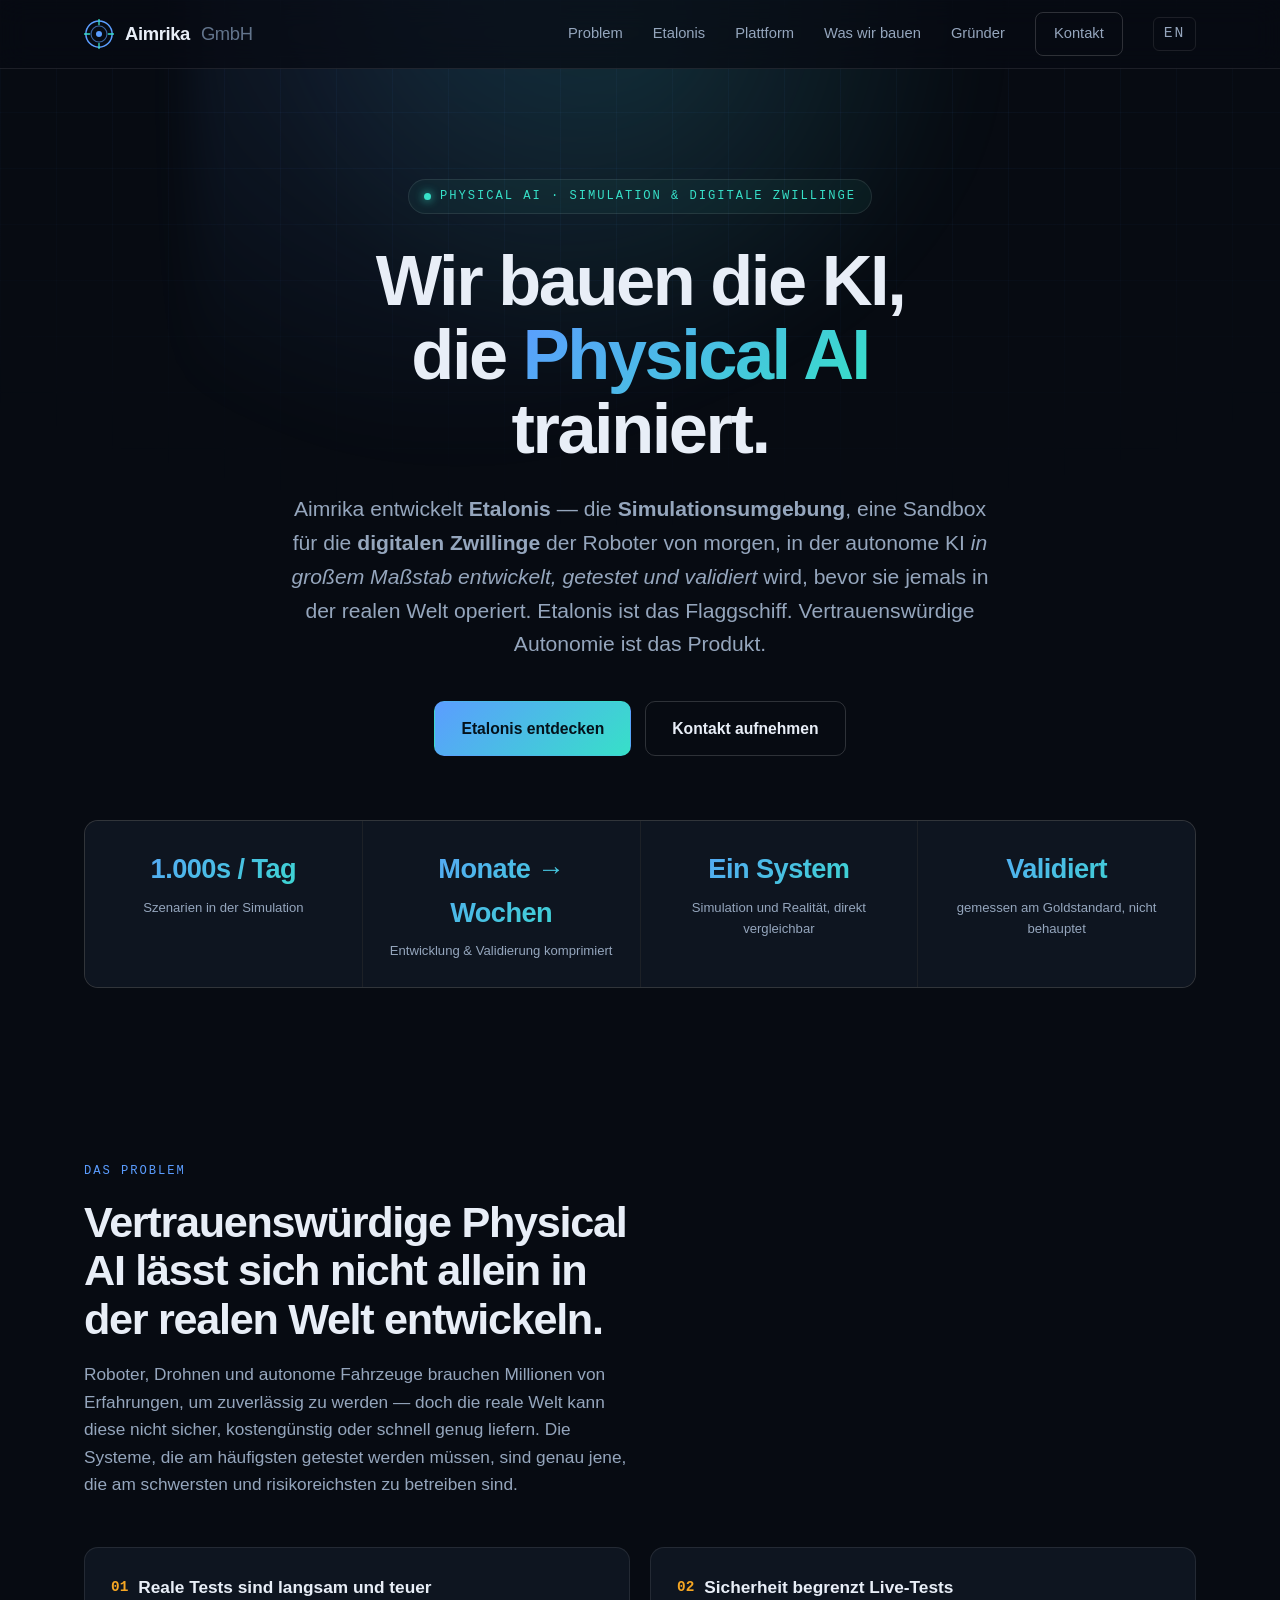
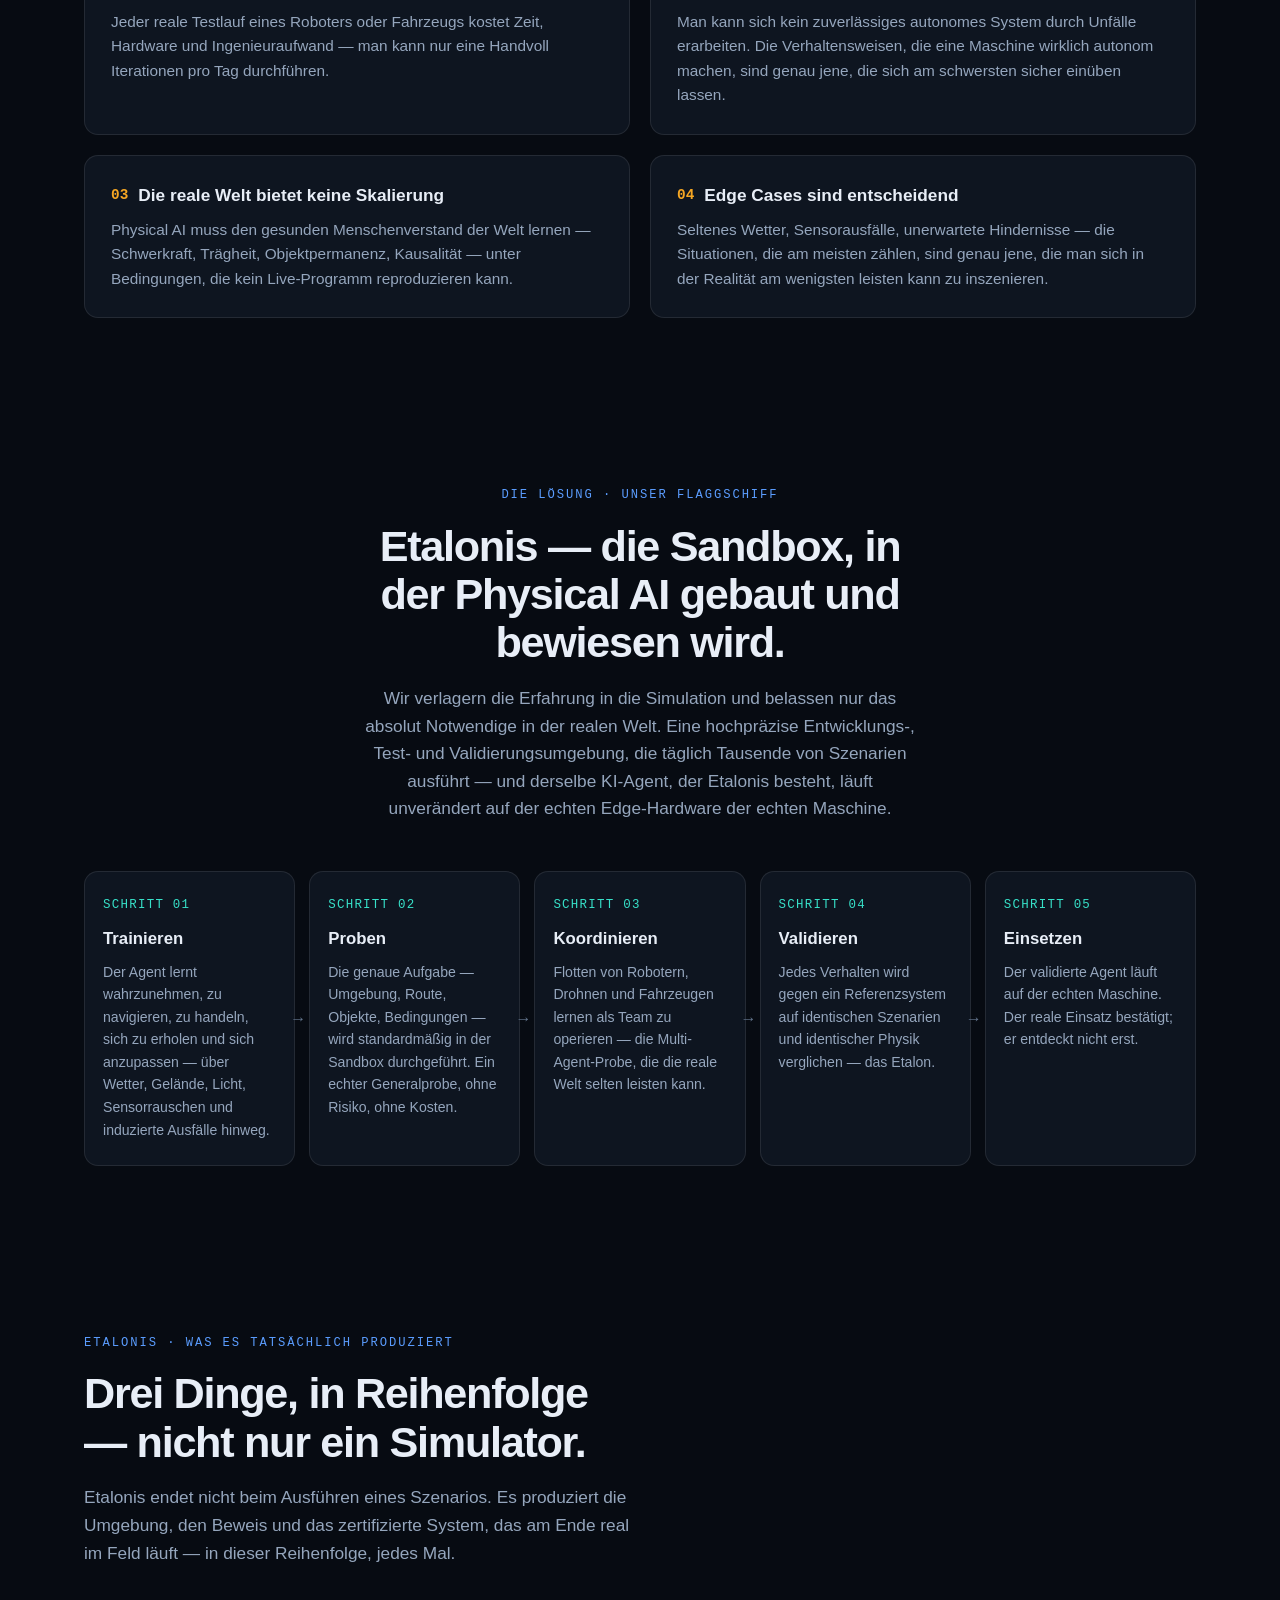
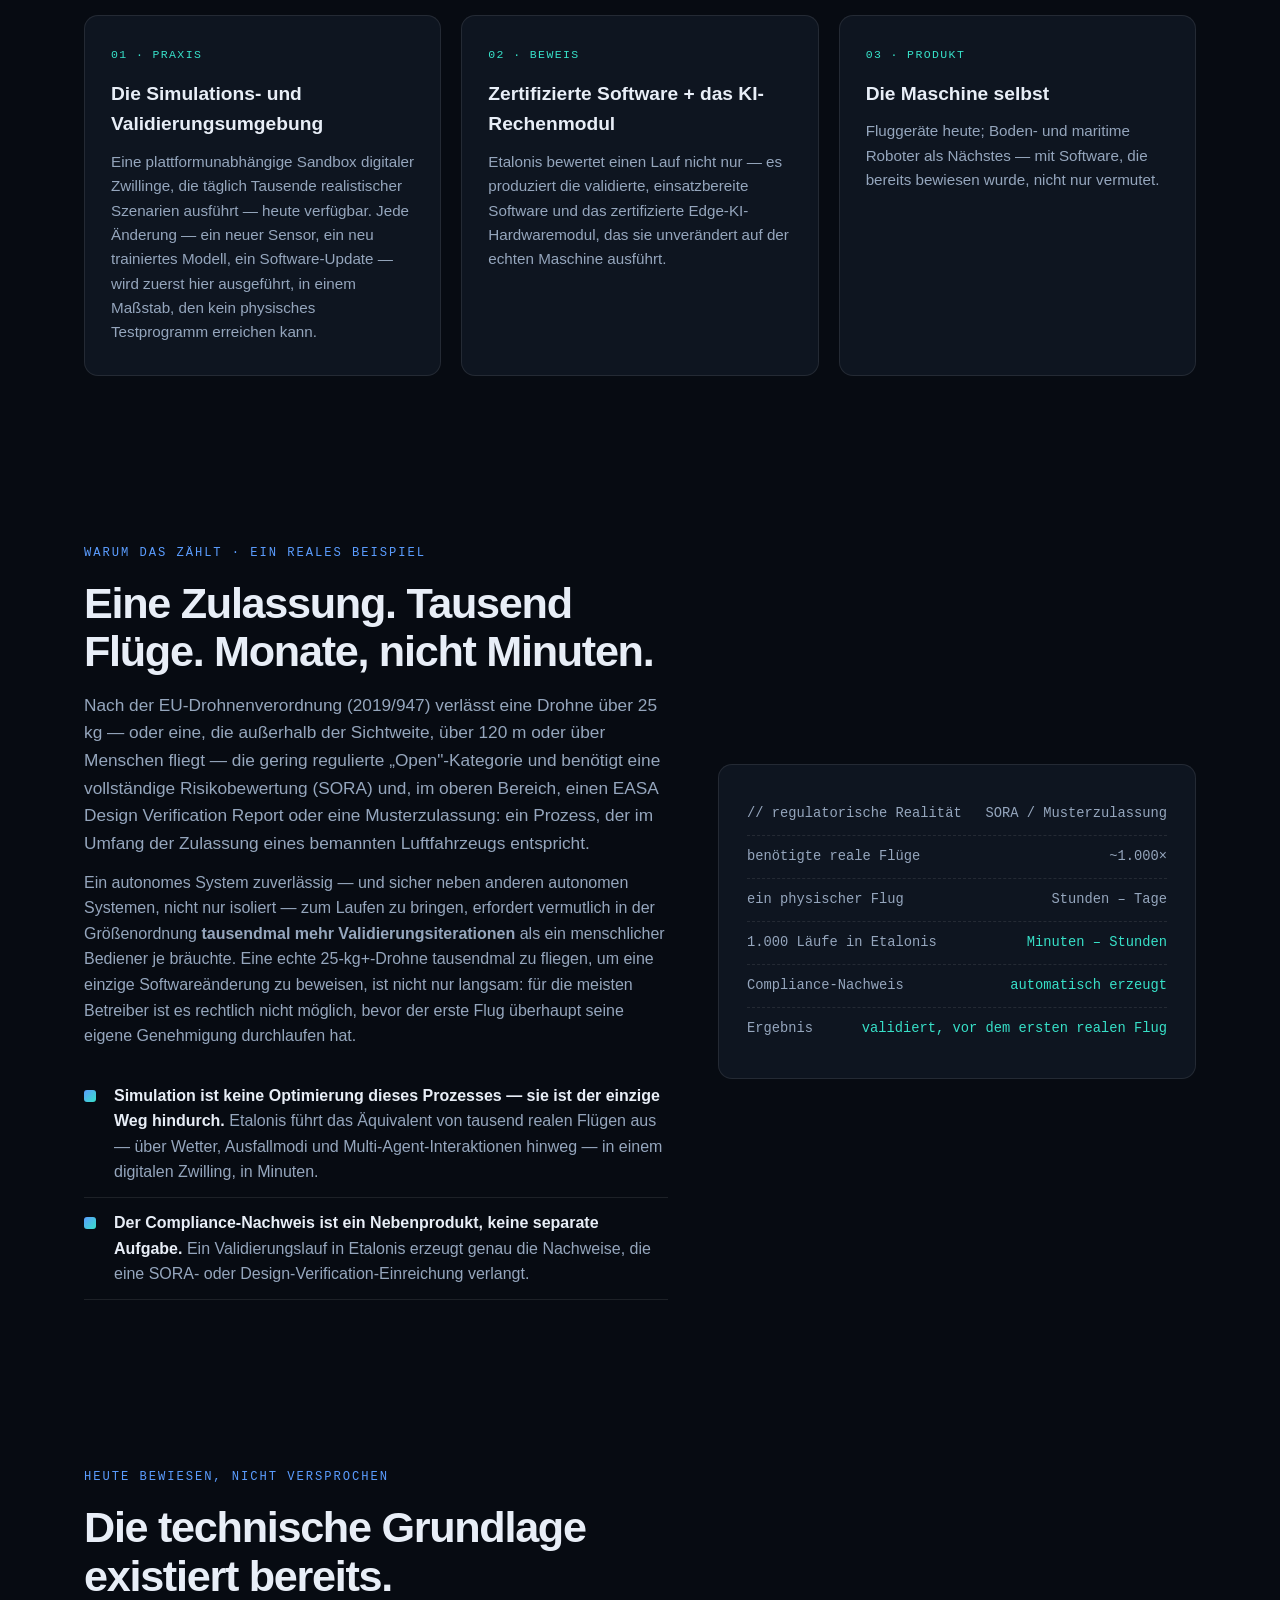
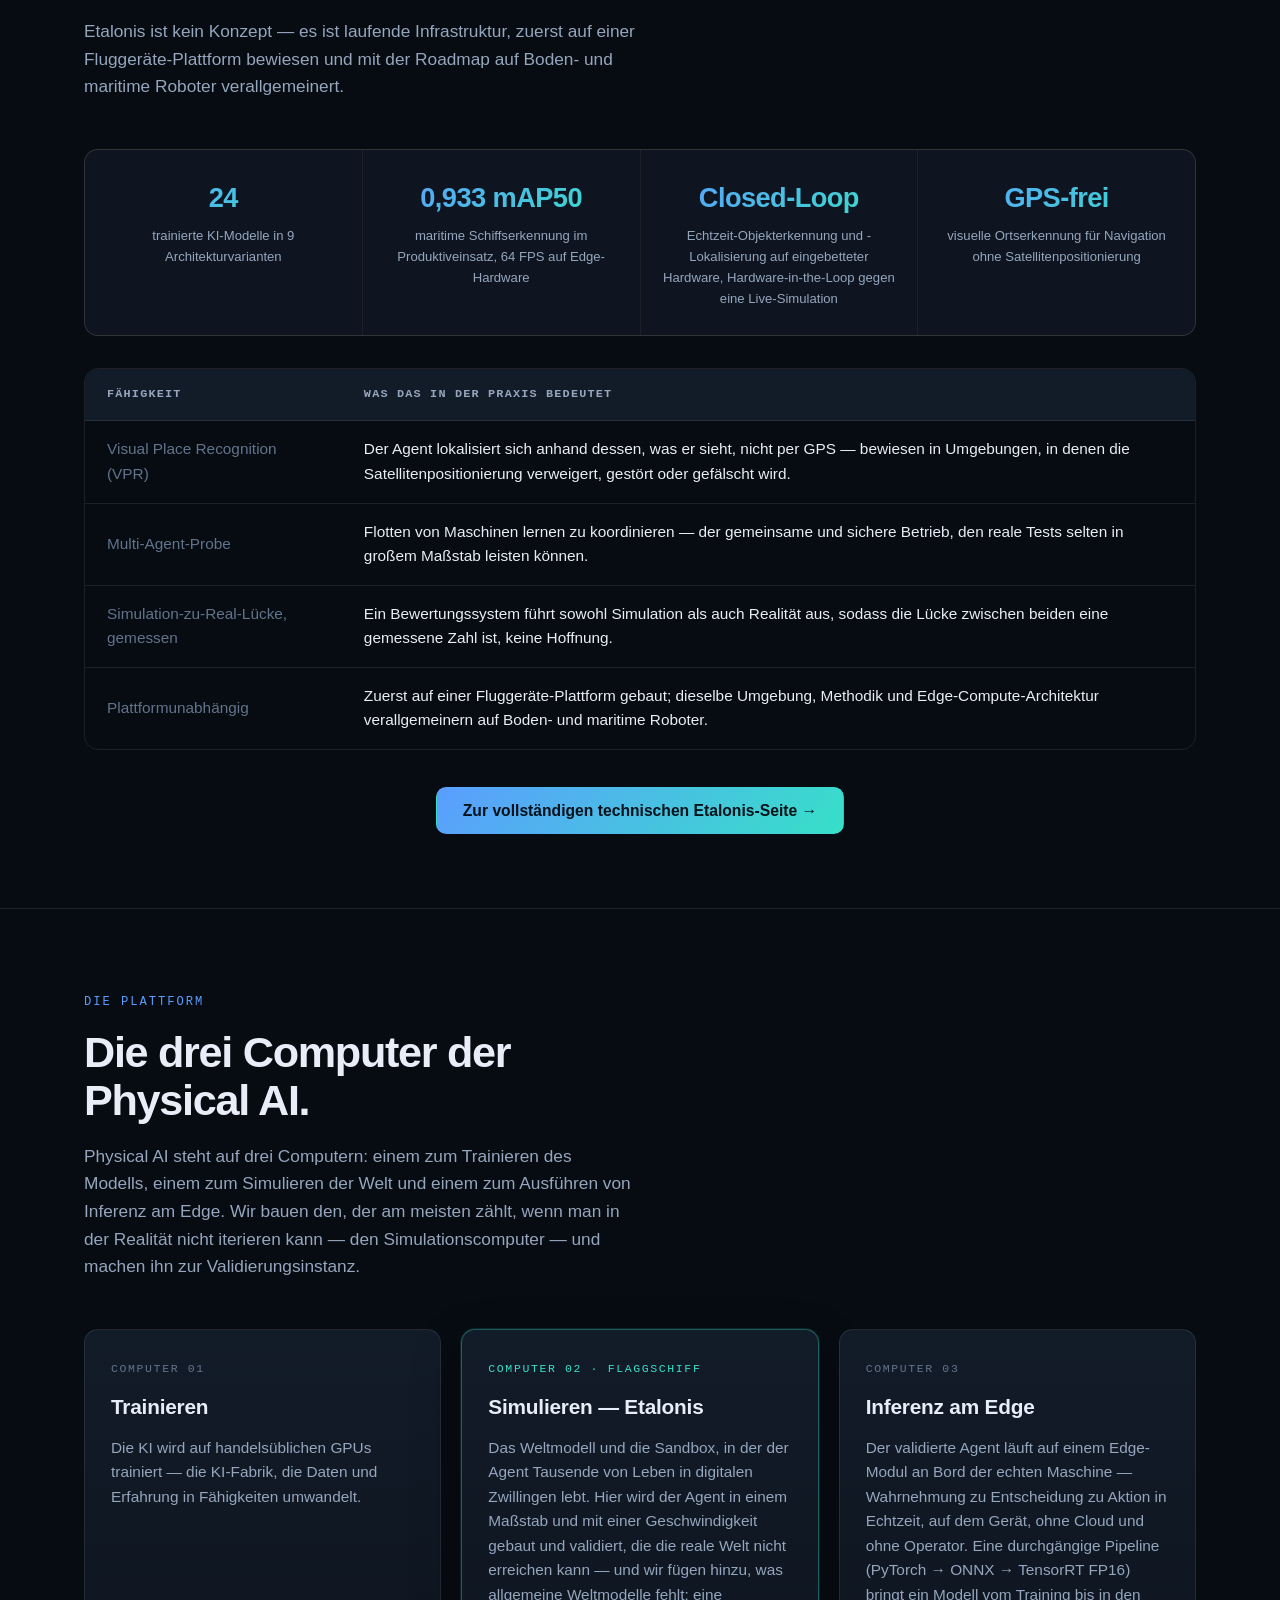
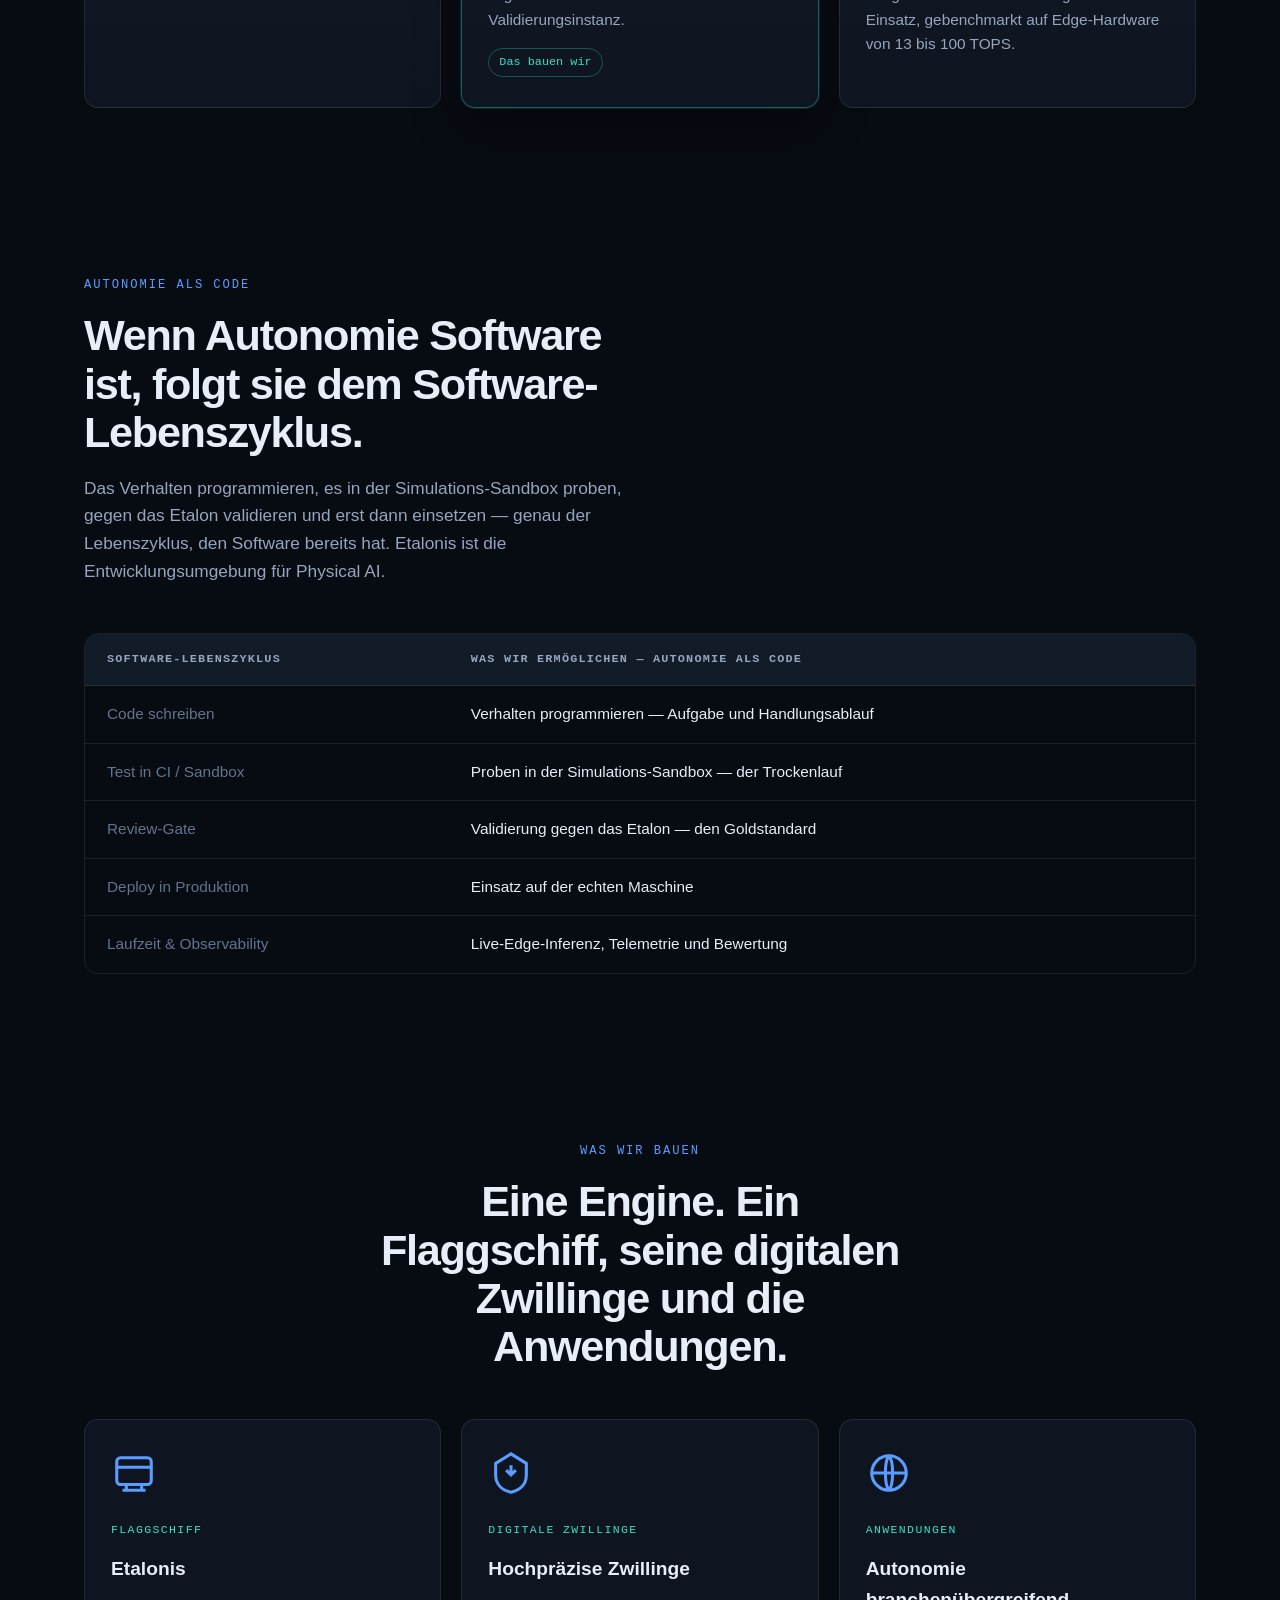
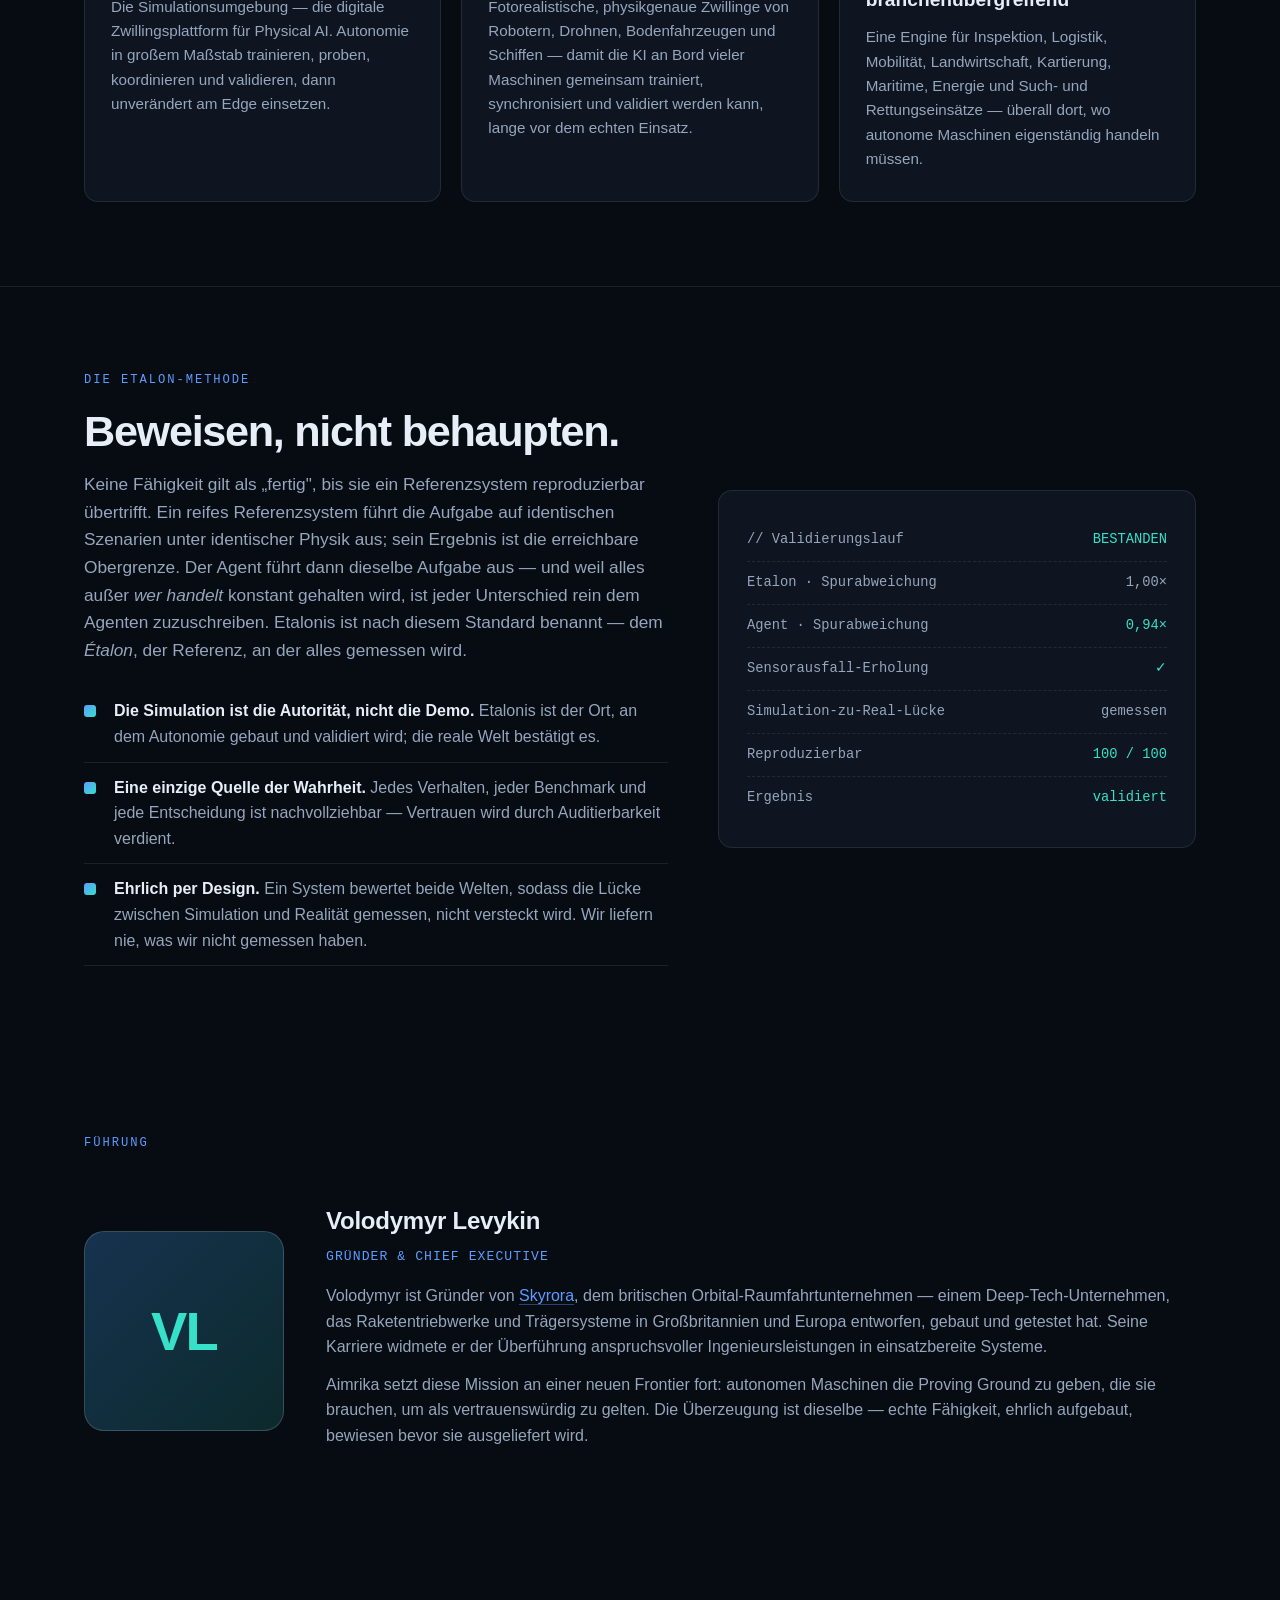
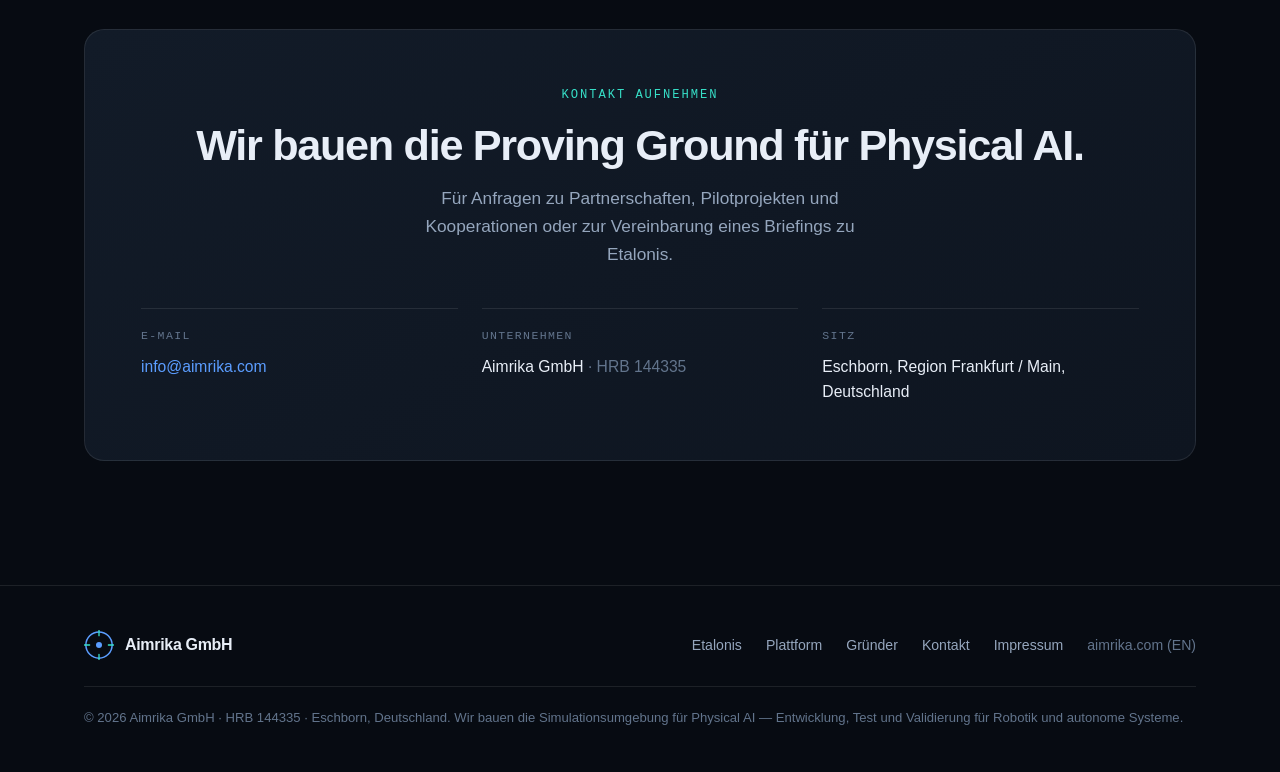
==== commit 4bcf4bad: "dev_l0054: FORTIS-verified track record in proof-numbers + edge card (EN+DE)" ====
--- a/index.html
+++ b/index.html
@@ -192,9 +192,9 @@
       bewiesen und mit der Roadmap auf Boden- und maritime Roboter verallgemeinert.</p>
     </div>
     <div class="stats reveal">
-      <div class="stat"><div class="n">~110.000</div><div class="l">annotierte Bilder über 23 Modellfamilien</div></div>
-      <div class="stat"><div class="n">~95 %</div><div class="l">erreichte Erkennungsgenauigkeit</div></div>
-      <div class="stat"><div class="n">Closed-Loop</div><div class="l">Objekterkennungs- und Lokalisierungs-Pipeline auf eingebetteter Hardware</div></div>
+      <div class="stat"><div class="n">24</div><div class="l">trainierte KI-Modelle in 9 Architekturvarianten</div></div>
+      <div class="stat"><div class="n">0,933 mAP50</div><div class="l">maritime Schiffserkennung im Produktiveinsatz, 64 FPS auf Edge-Hardware</div></div>
+      <div class="stat"><div class="n">Closed-Loop</div><div class="l">Echtzeit-Objekterkennung und -Lokalisierung auf eingebetteter Hardware, Hardware-in-the-Loop gegen eine Live-Simulation</div></div>
       <div class="stat"><div class="n">GPS-frei</div><div class="l">visuelle Ortserkennung für Navigation ohne Satellitenpositionierung</div></div>
     </div>
     <div class="table-card reveal" style="margin-top:32px">
@@ -235,7 +235,7 @@
     <div class="three">
       <div class="tc reveal"><div class="tag">Computer 01</div><h3>Trainieren</h3><p>Die KI wird auf handelsüblichen GPUs trainiert — die KI-Fabrik, die Daten und Erfahrung in Fähigkeiten umwandelt.</p></div>
       <div class="tc flag reveal"><div class="tag">Computer 02 · Flaggschiff</div><h3>Simulieren — Etalonis</h3><p>Das Weltmodell und die Sandbox, in der der Agent Tausende von Leben in digitalen Zwillingen lebt. Hier wird der Agent in einem Maßstab und mit einer Geschwindigkeit gebaut und validiert, die die reale Welt nicht erreichen kann — und wir fügen hinzu, was allgemeine Weltmodelle fehlt: eine Validierungsinstanz.</p><span class="pill">Das bauen wir</span></div>
-      <div class="tc reveal"><div class="tag">Computer 03</div><h3>Inferenz am Edge</h3><p>Der validierte Agent läuft auf einem Edge-Modul an Bord der echten Maschine — Wahrnehmung zu Entscheidung zu Aktion in Echtzeit, auf dem Gerät, ohne Cloud und ohne Operator.</p></div>
+      <div class="tc reveal"><div class="tag">Computer 03</div><h3>Inferenz am Edge</h3><p>Der validierte Agent läuft auf einem Edge-Modul an Bord der echten Maschine — Wahrnehmung zu Entscheidung zu Aktion in Echtzeit, auf dem Gerät, ohne Cloud und ohne Operator. Eine durchgängige Pipeline (PyTorch → ONNX → TensorRT FP16) bringt ein Modell vom Training bis in den Einsatz, gebenchmarkt auf Edge-Hardware von 13 bis 100 TOPS.</p></div>
     </div>
   </div>
 </section>
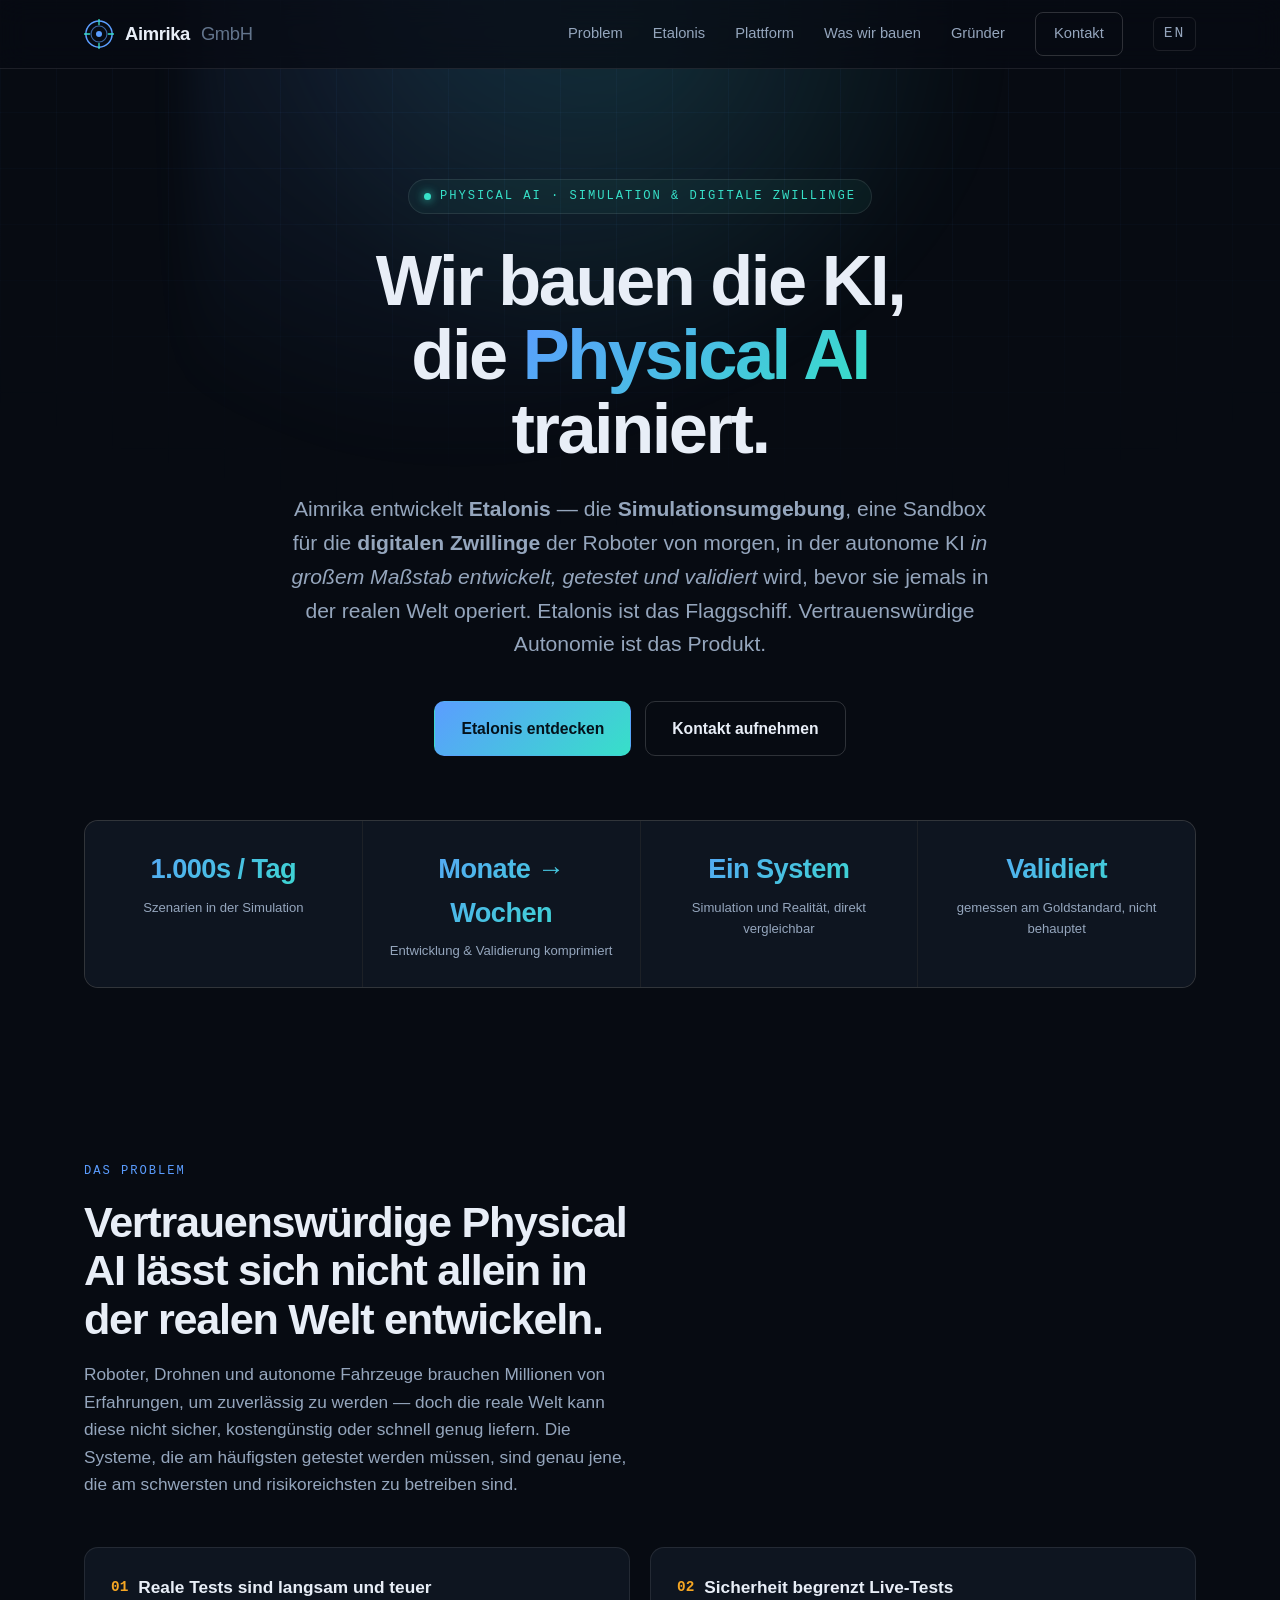
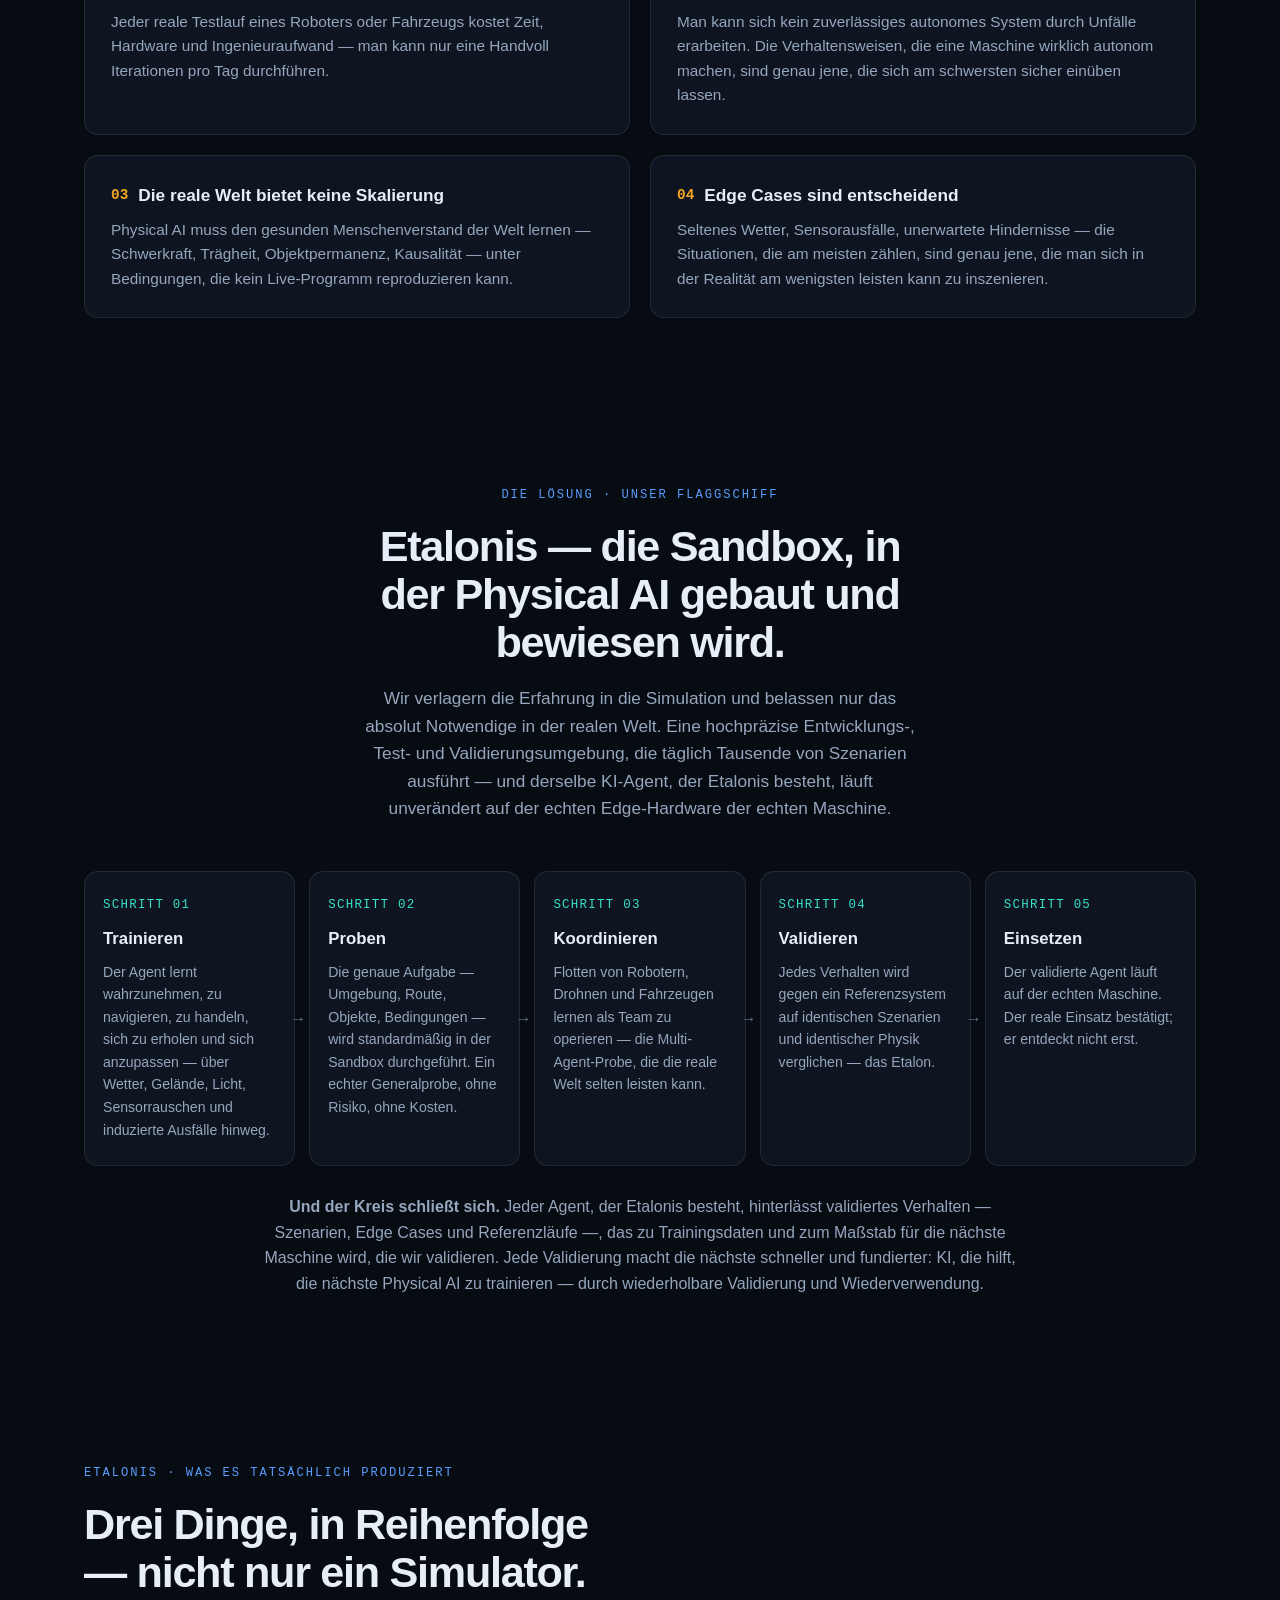
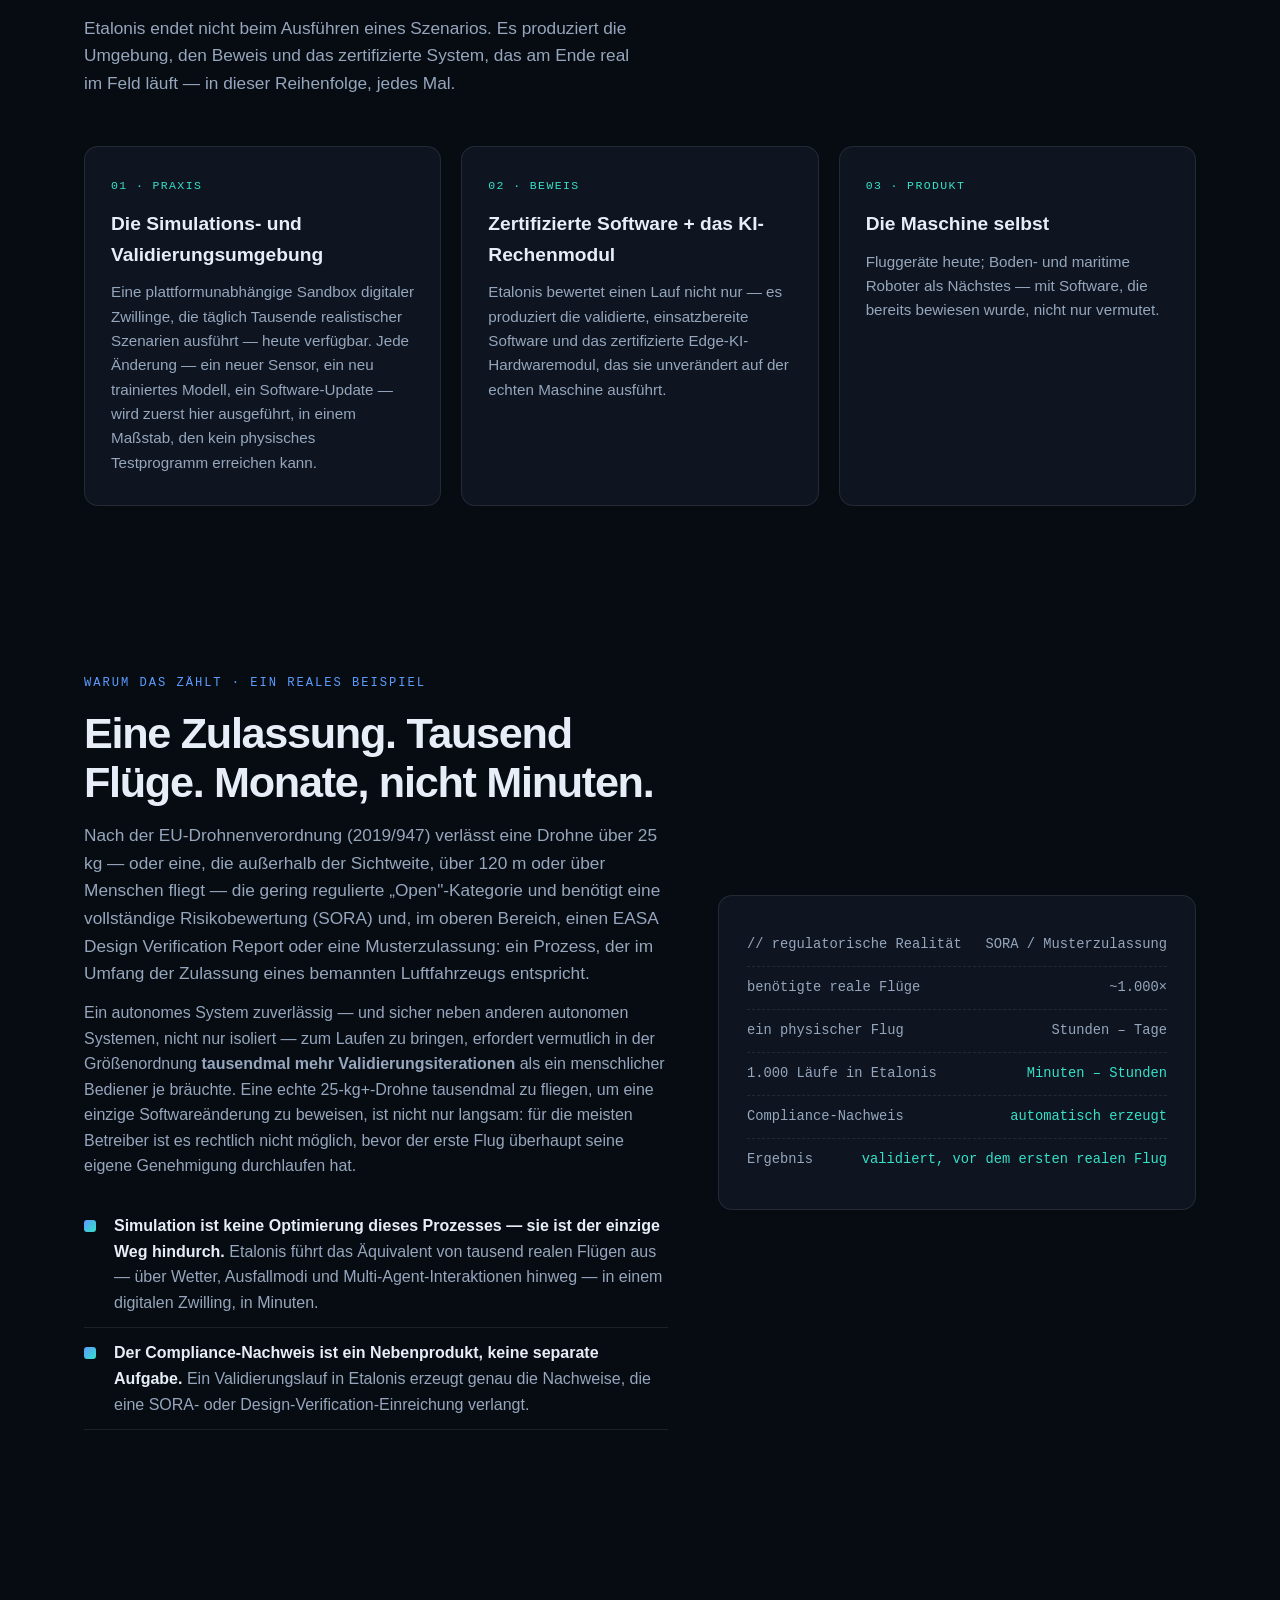
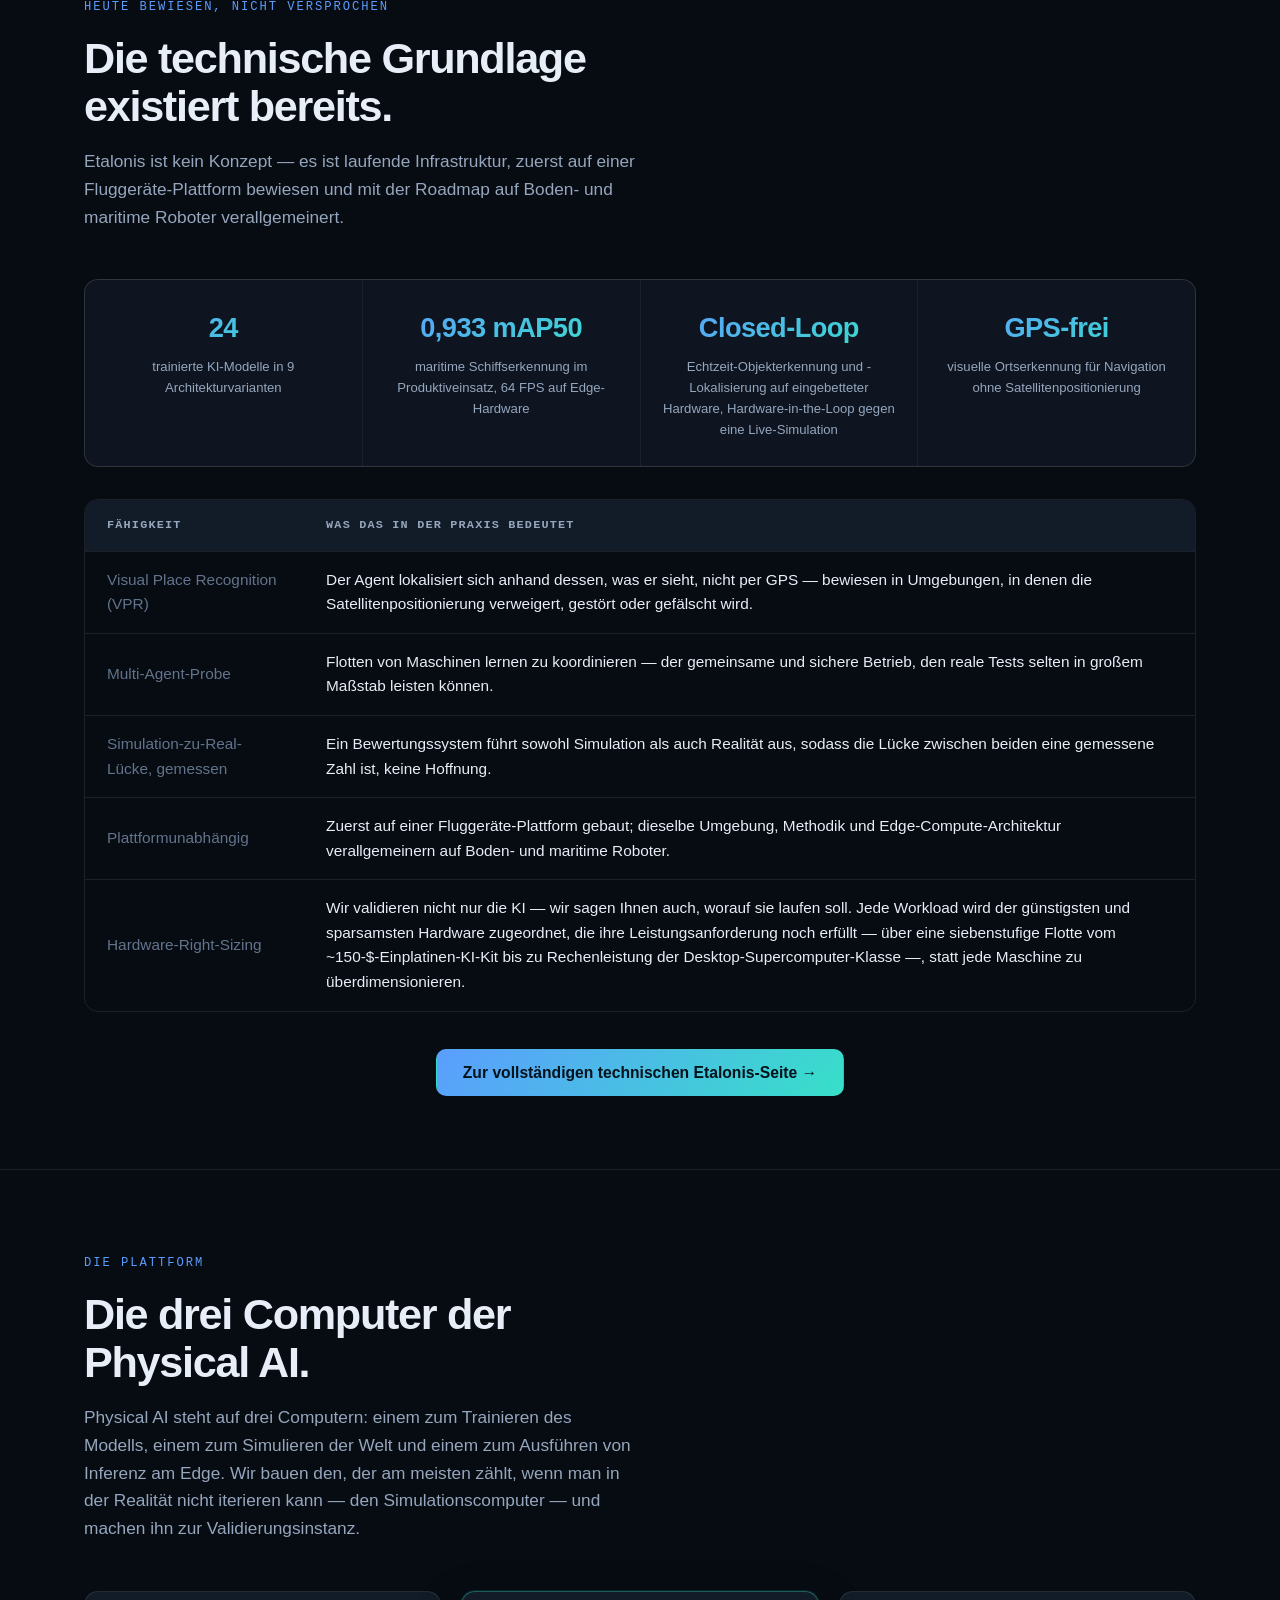
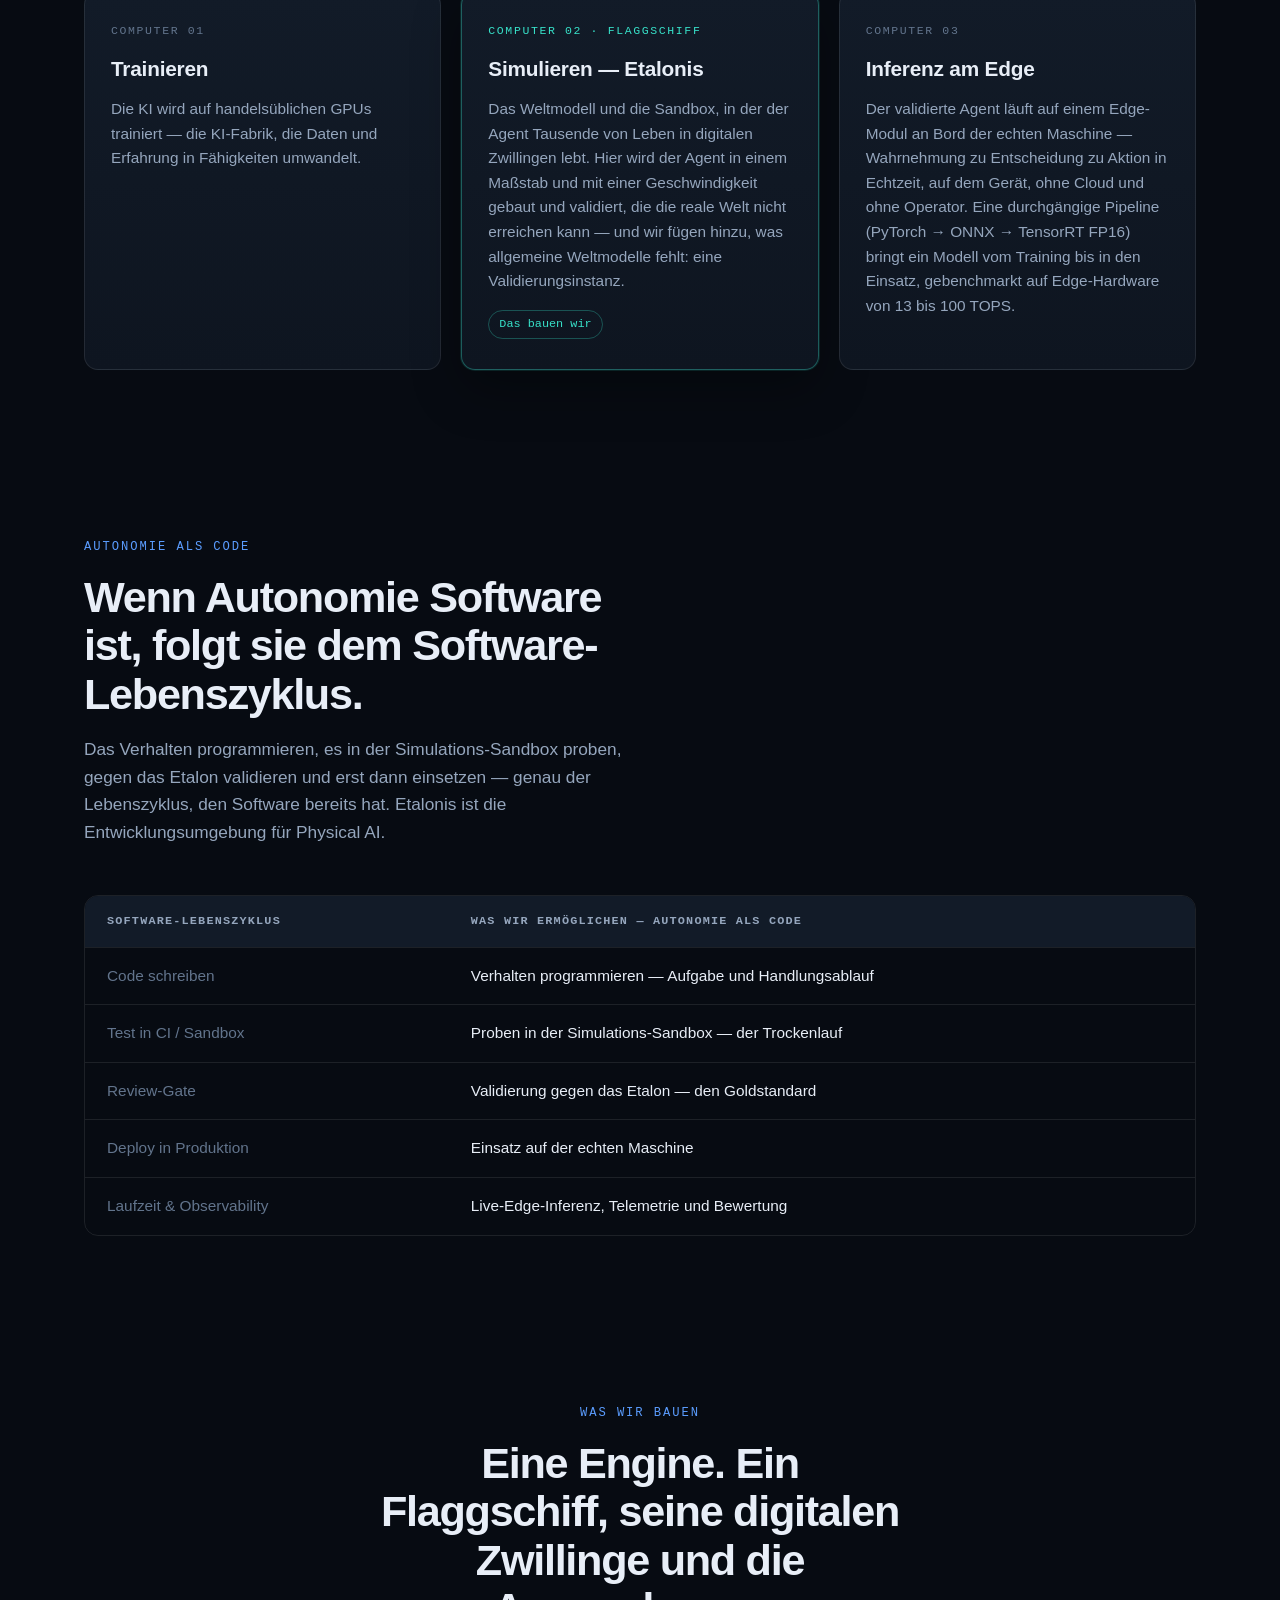
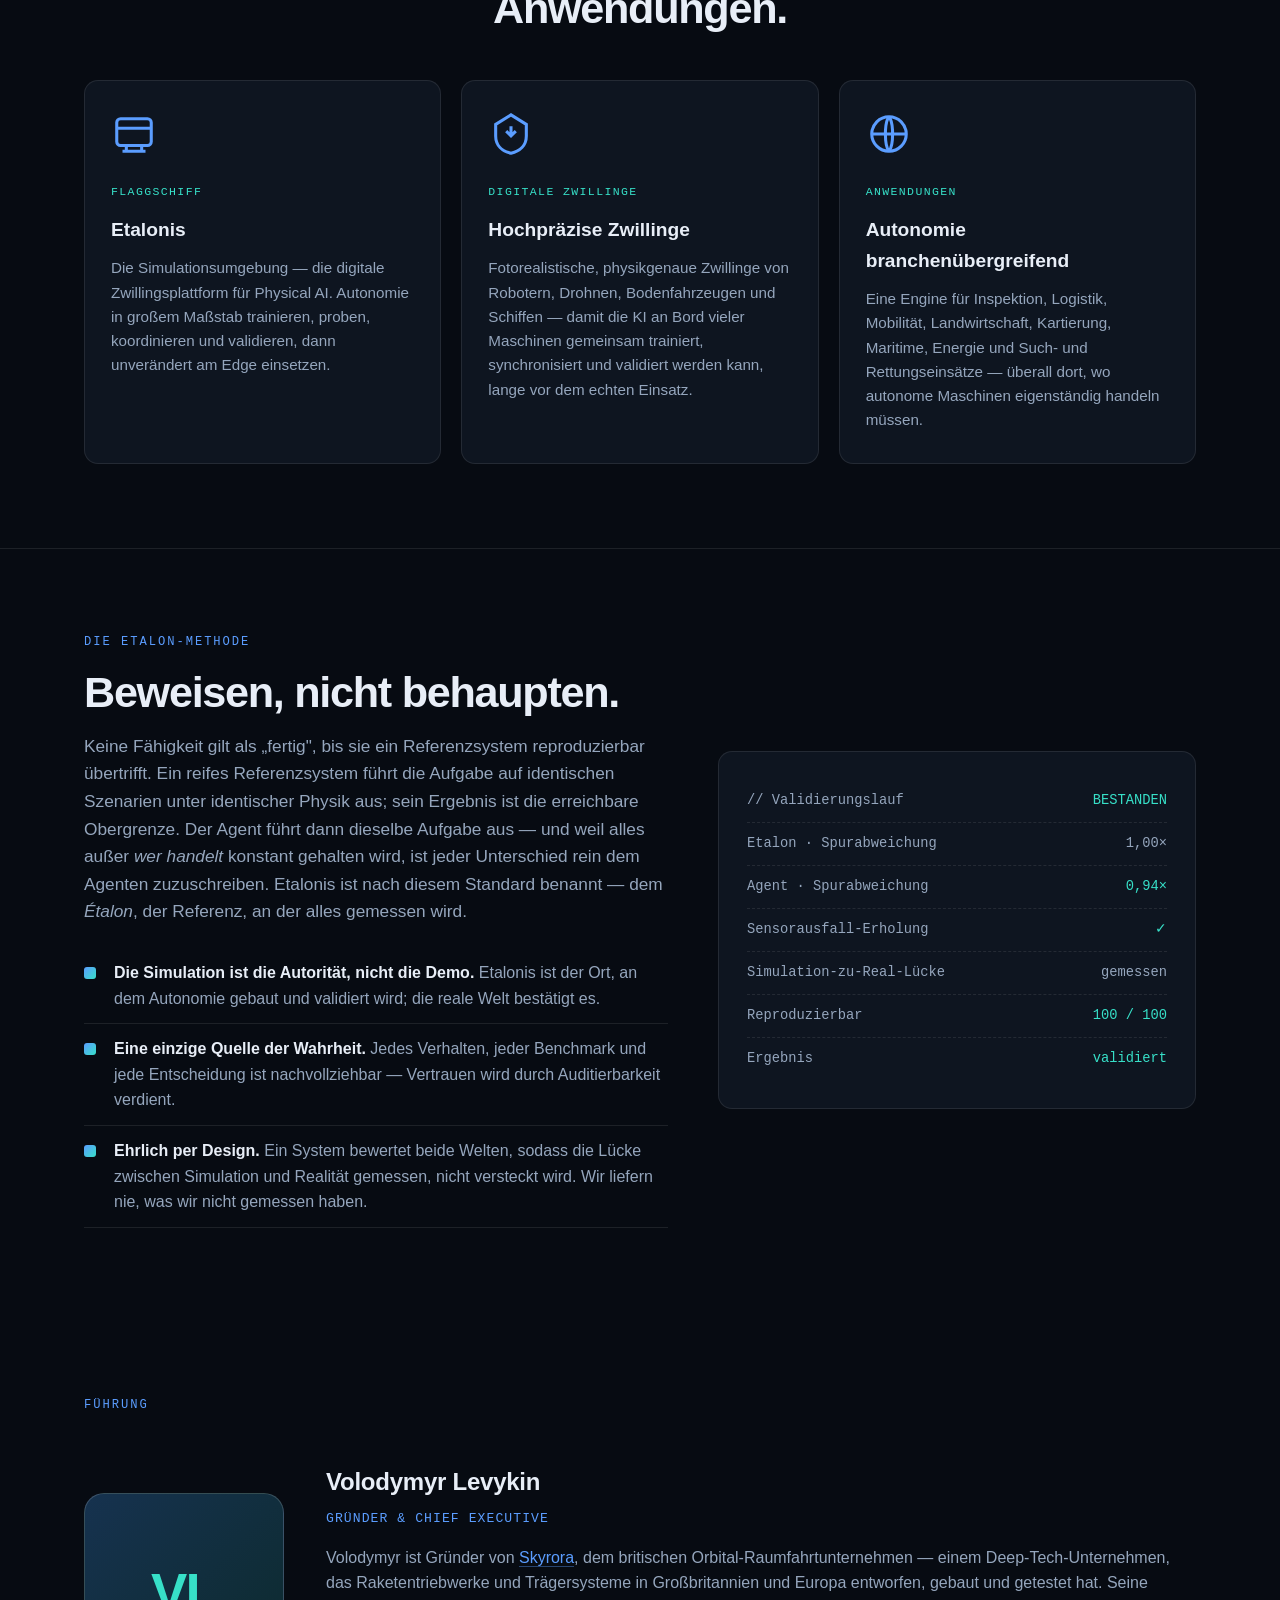
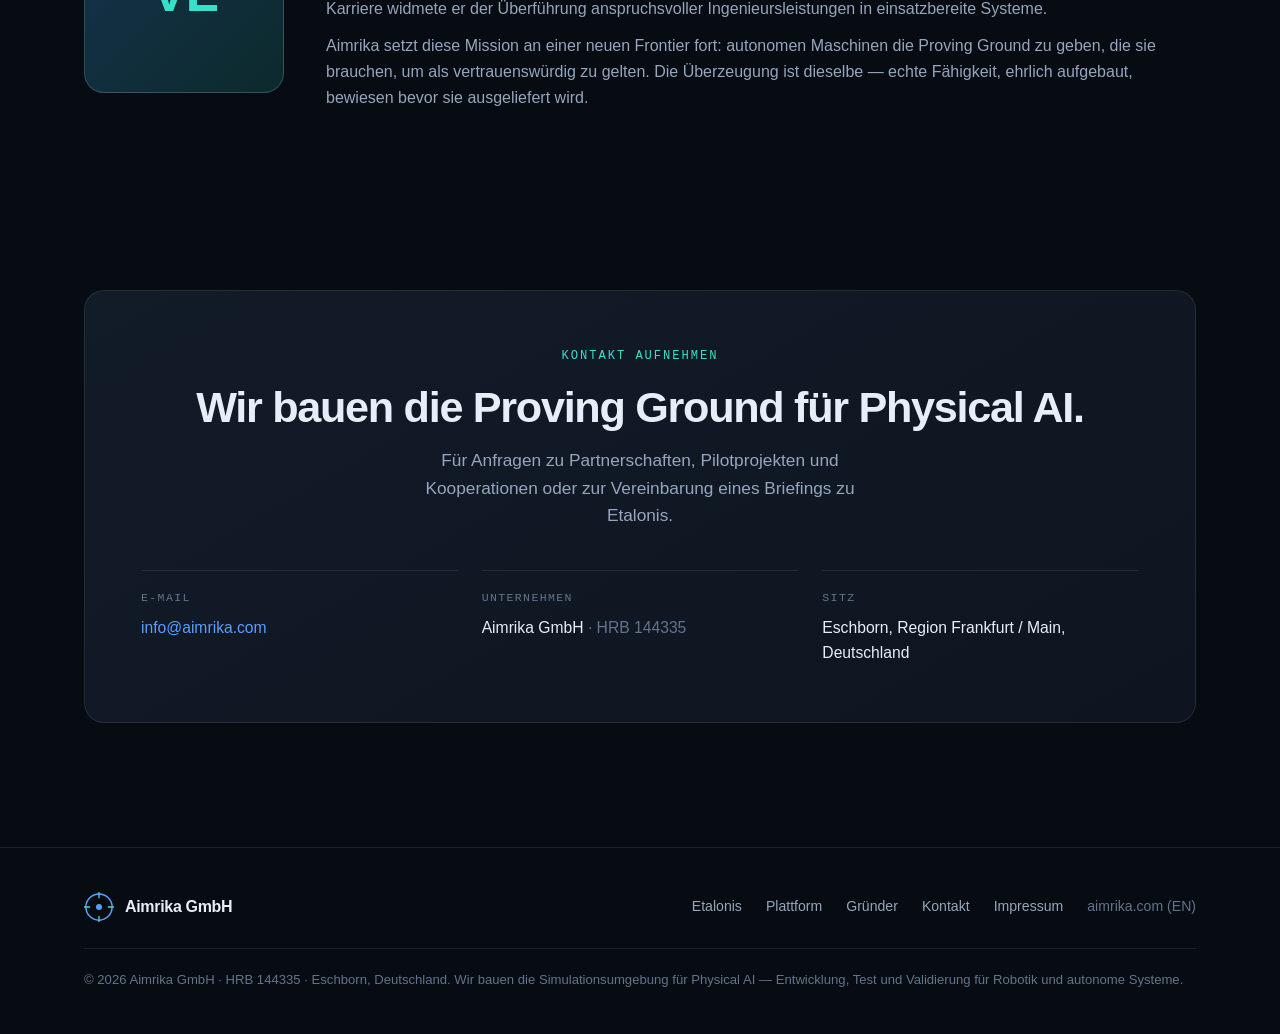
==== commit 5d13e4bc: "dev_l0054: self-improving loop paragraph (#range) + hardware right-sizing USP row (EN+DE)" ====
--- a/index.html
+++ b/index.html
@@ -105,6 +105,7 @@
       <div class="arc-step reveal"><div class="step-n">SCHRITT 04</div><h4>Validieren</h4><p>Jedes Verhalten wird gegen ein Referenzsystem auf identischen Szenarien und identischer Physik verglichen — das Etalon.</p></div>
       <div class="arc-step reveal"><div class="step-n">SCHRITT 05</div><h4>Einsetzen</h4><p>Der validierte Agent läuft auf der echten Maschine. Der reale Einsatz bestätigt; er entdeckt nicht erst.</p></div>
     </div>
+    <p class="reveal" style="color:var(--muted);margin:28px auto 0;max-width:760px;text-align:center"><strong>Und der Kreis schließt sich.</strong> Jeder Agent, der Etalonis besteht, hinterlässt validiertes Verhalten — Szenarien, Edge Cases und Referenzläufe —, das zu Trainingsdaten und zum Maßstab für die nächste Maschine wird, die wir validieren. Jede Validierung macht die nächste schneller und fundierter: KI, die hilft, die nächste Physical AI zu trainieren — durch wiederholbare Validierung und Wiederverwendung.</p>
   </div>
 </section>
 
@@ -212,6 +213,10 @@
           <tr><td>Plattformunabhängig</td><td>Zuerst auf einer Fluggeräte-Plattform gebaut; dieselbe
           Umgebung, Methodik und Edge-Compute-Architektur verallgemeinern auf Boden- und maritime
           Roboter.</td></tr>
+          <tr><td>Hardware-Right-Sizing</td><td>Wir validieren nicht nur die KI — wir sagen Ihnen auch,
+          worauf sie laufen soll. Jede Workload wird der günstigsten und sparsamsten Hardware zugeordnet,
+          die ihre Leistungsanforderung noch erfüllt — über eine siebenstufige Flotte vom ~150-$-Einplatinen-KI-Kit
+          bis zu Rechenleistung der Desktop-Supercomputer-Klasse —, statt jede Maschine zu überdimensionieren.</td></tr>
         </tbody>
       </table>
     </div>
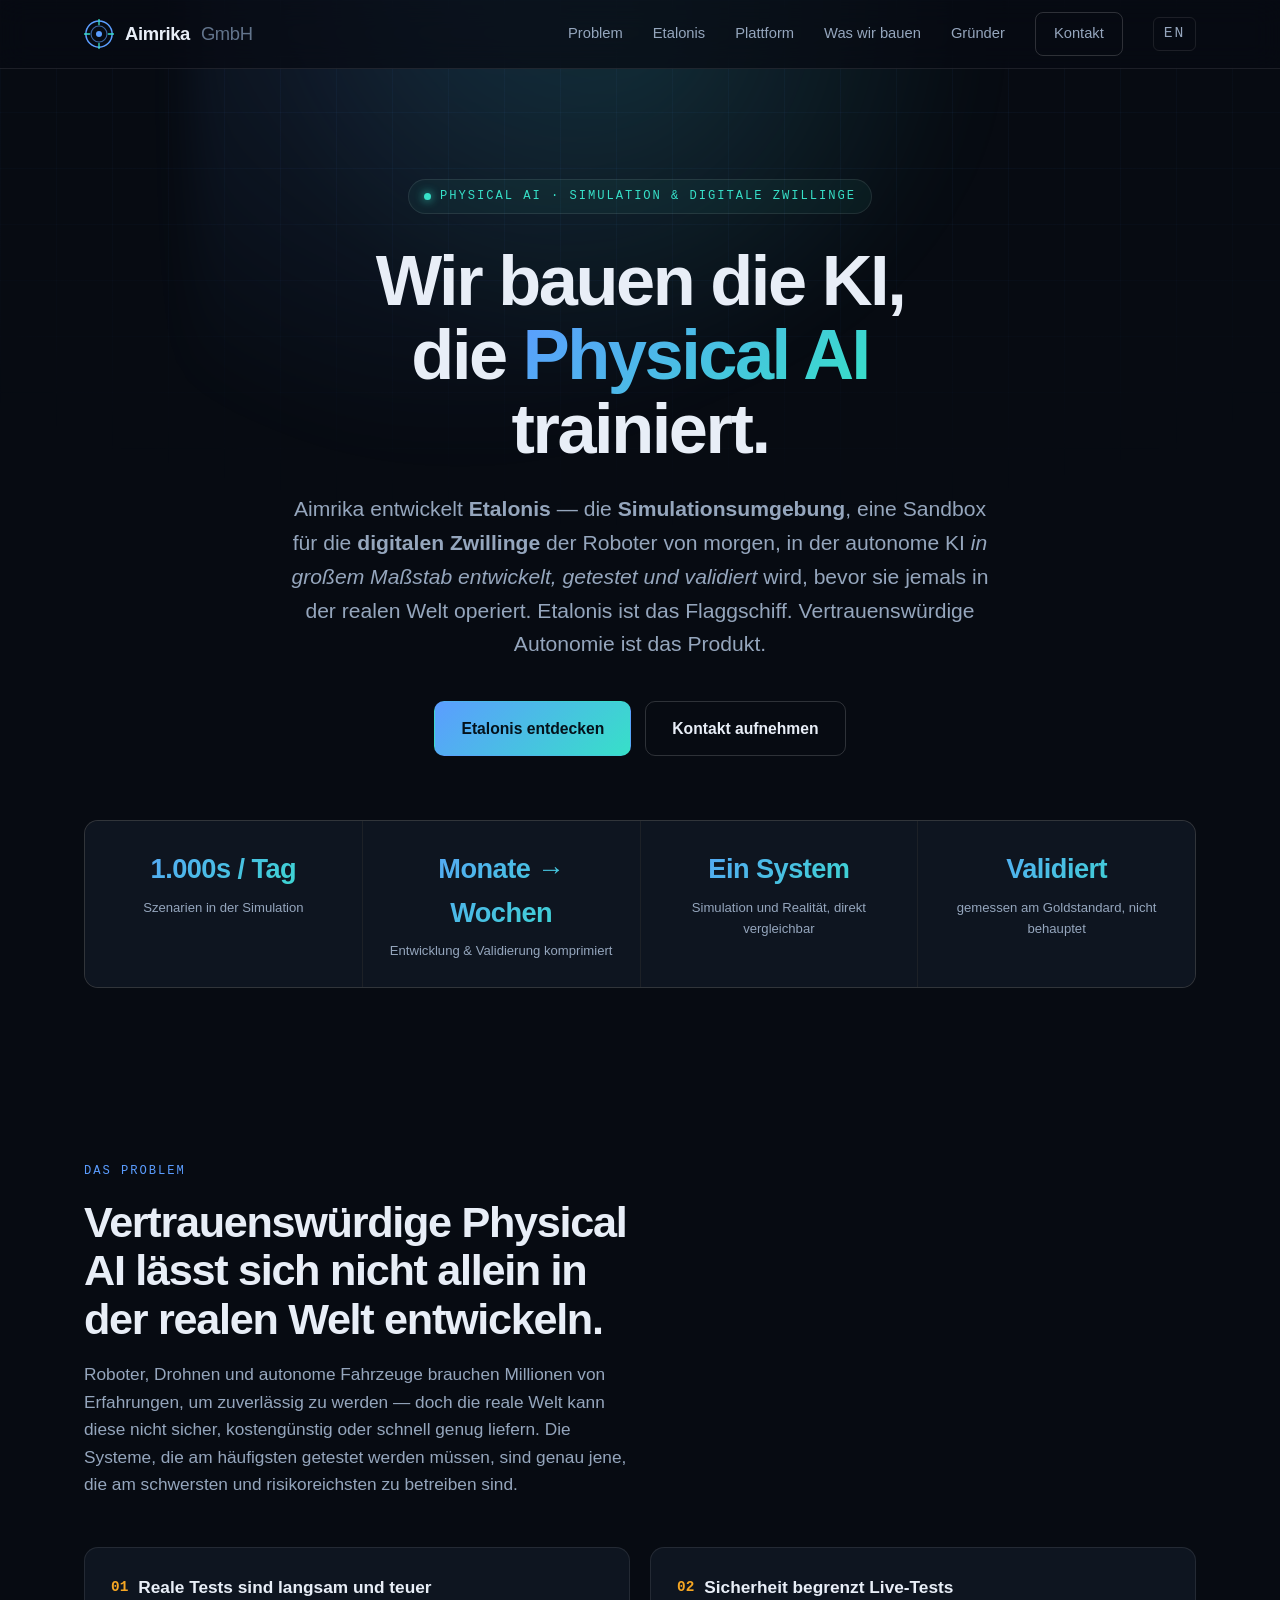
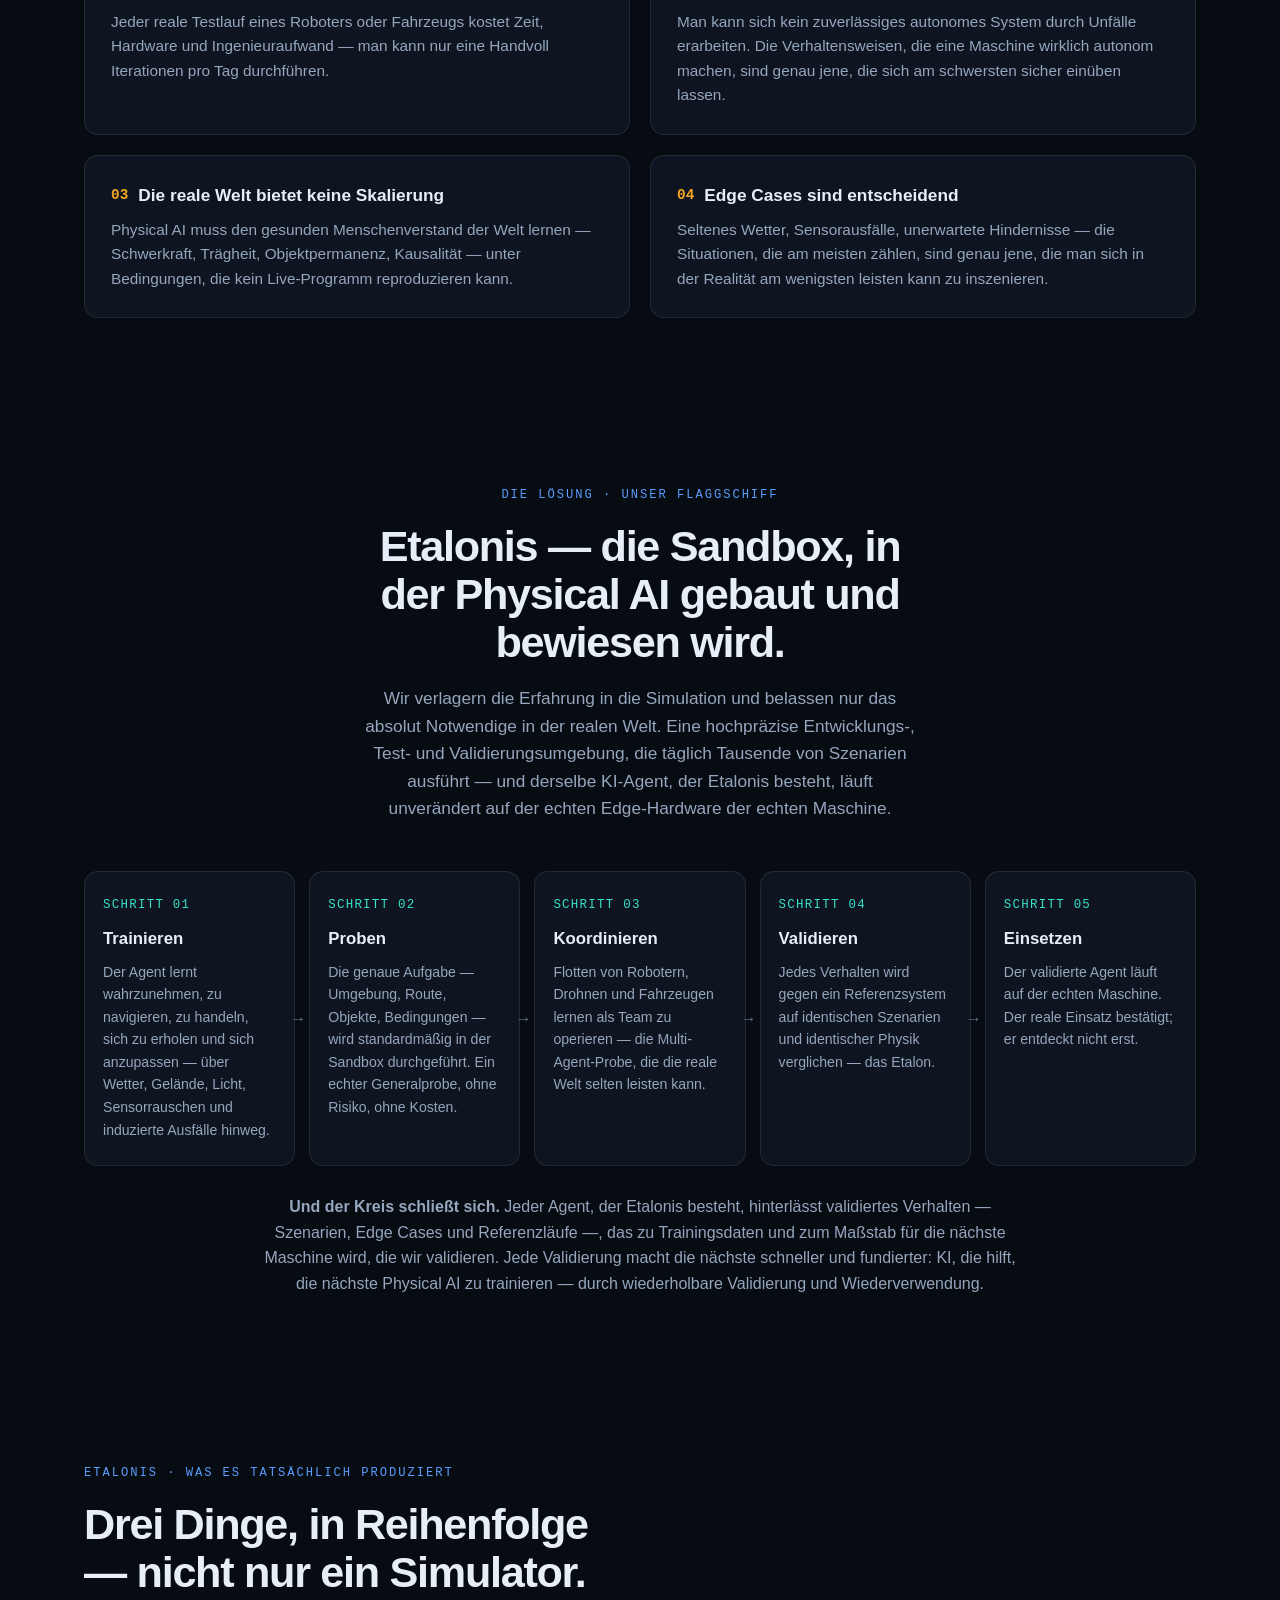
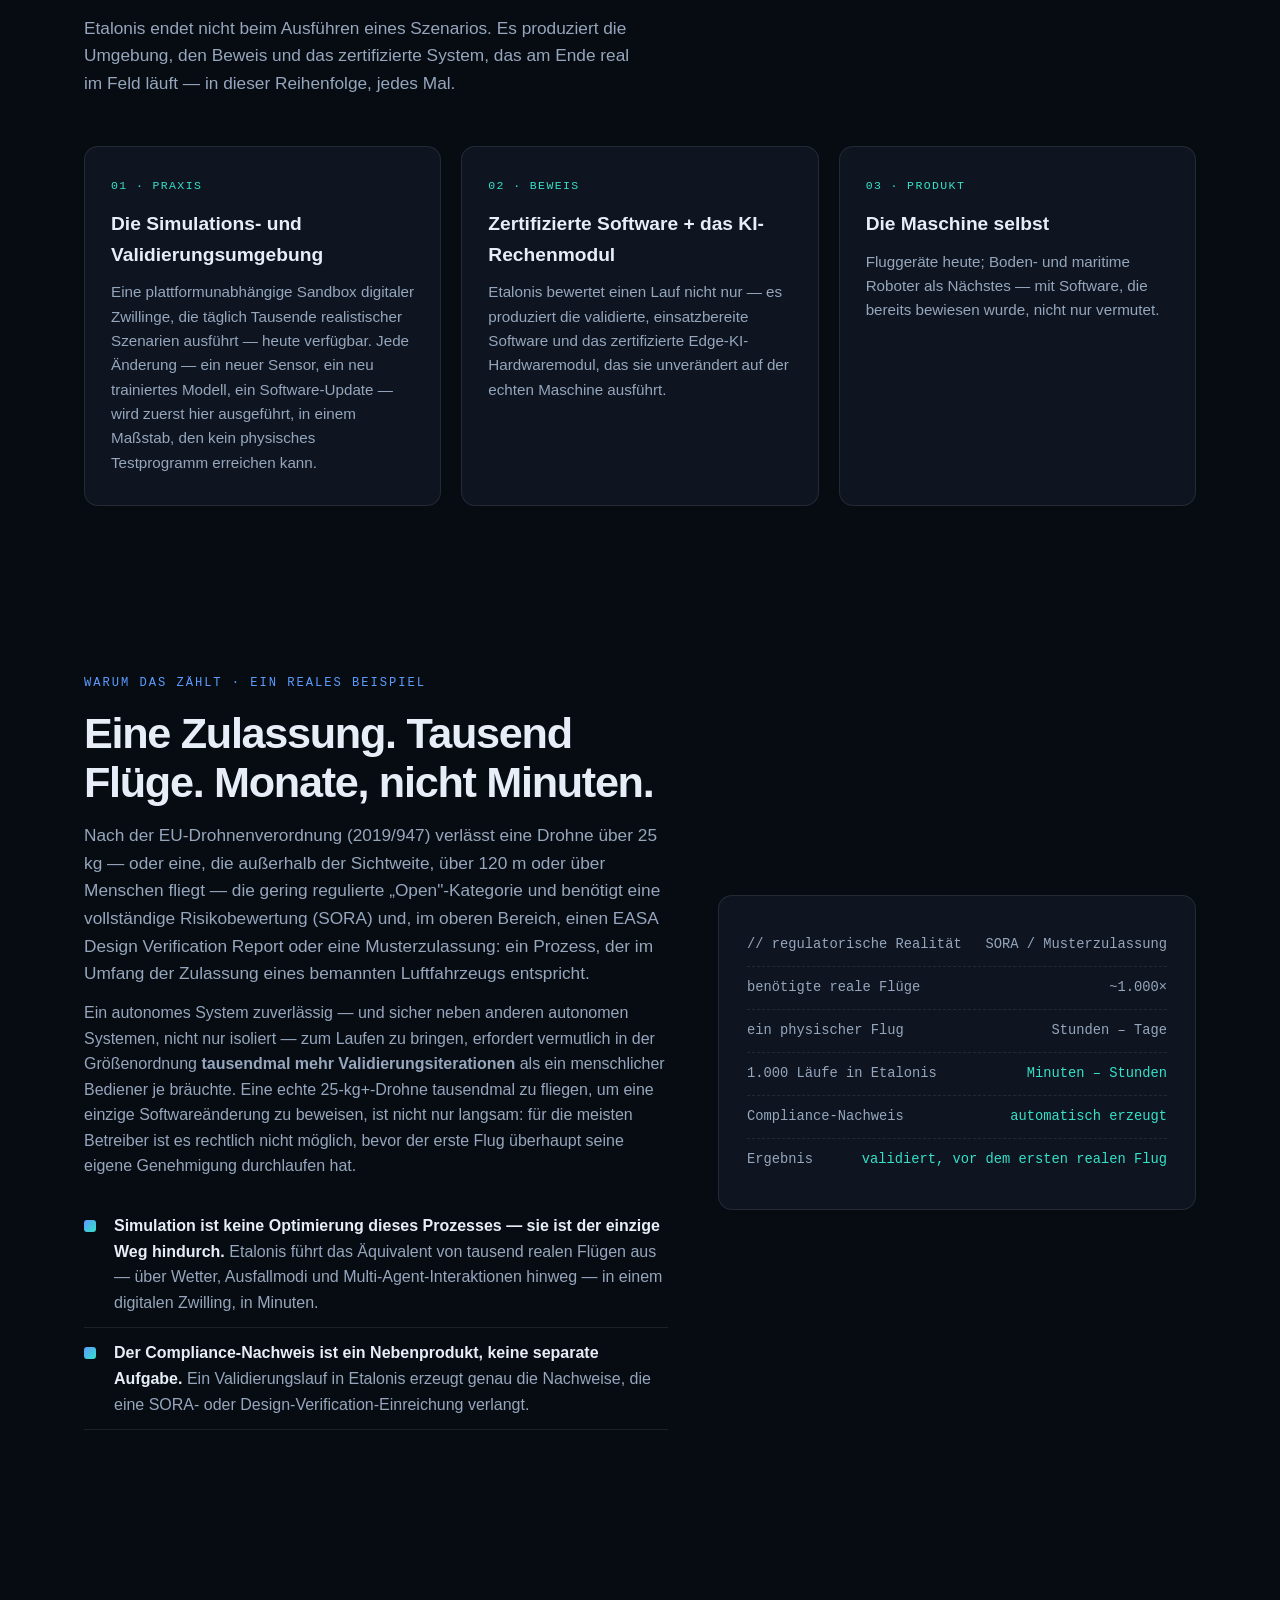
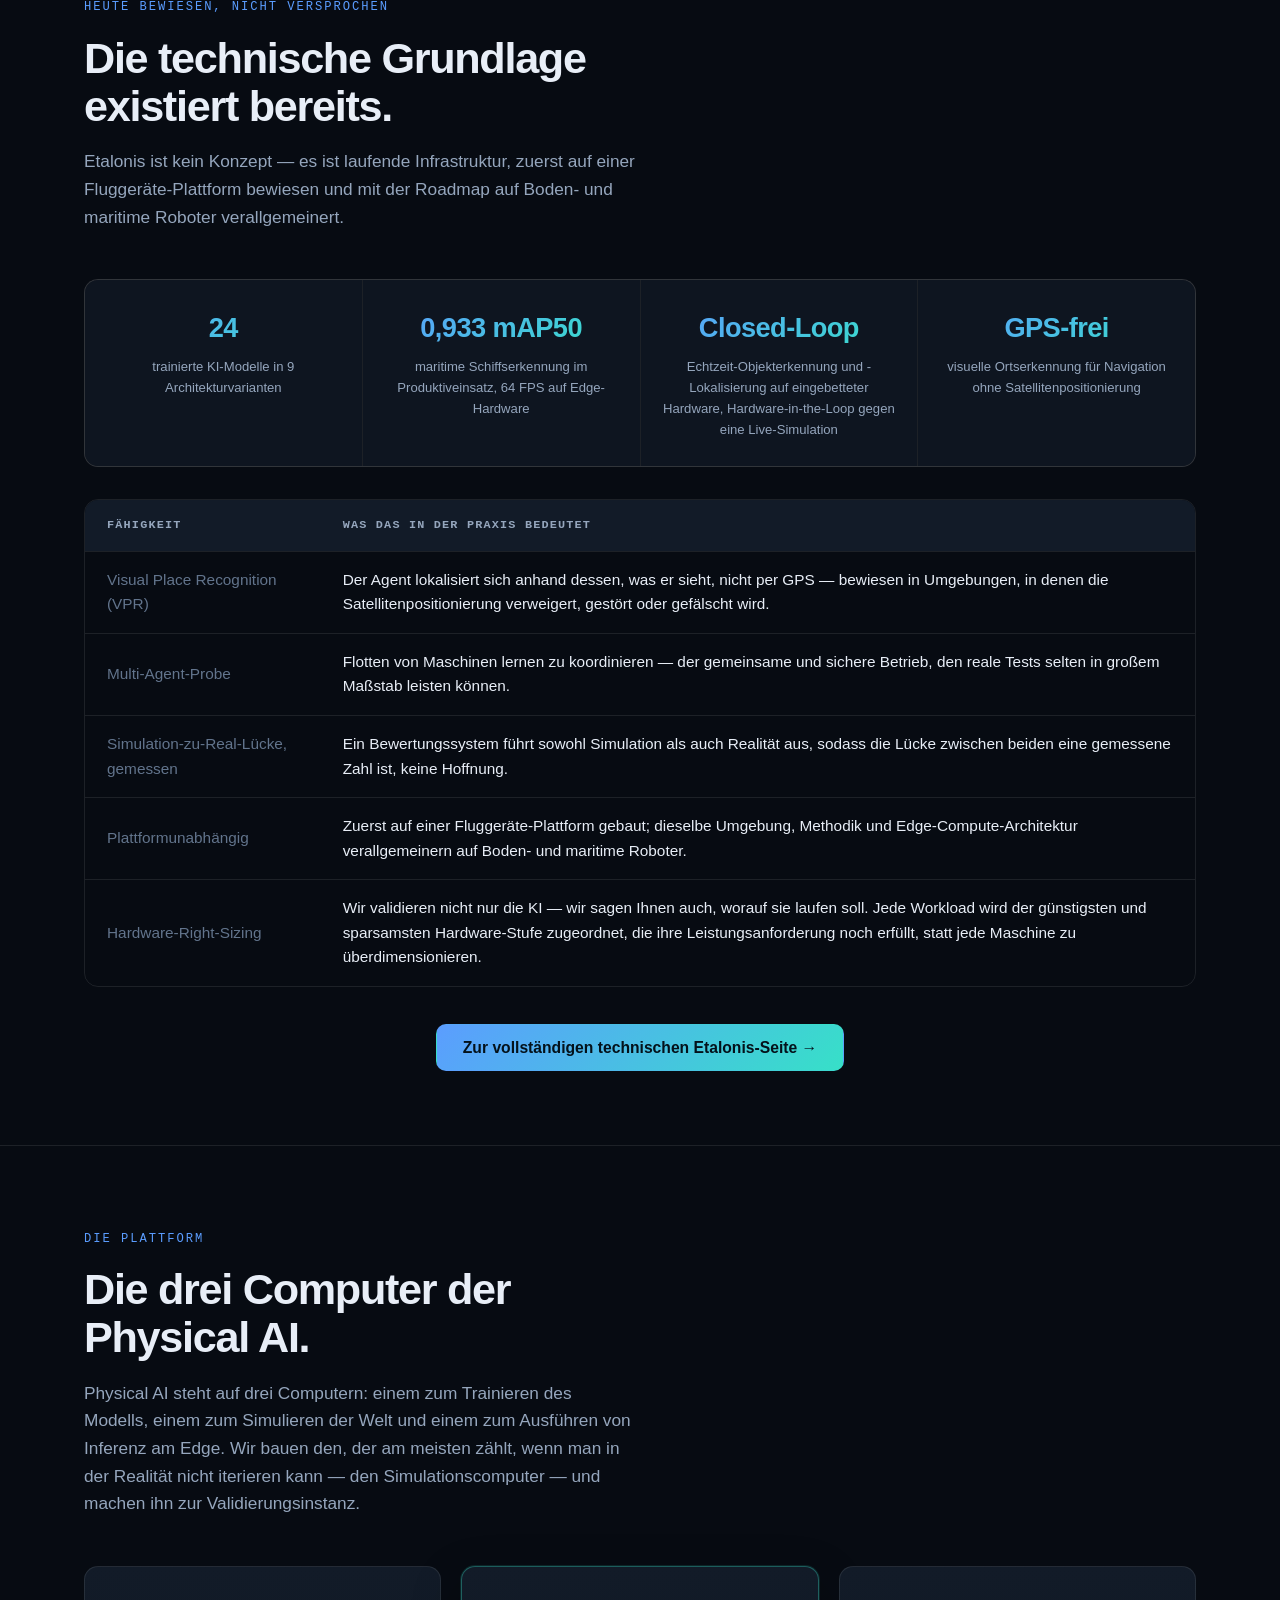
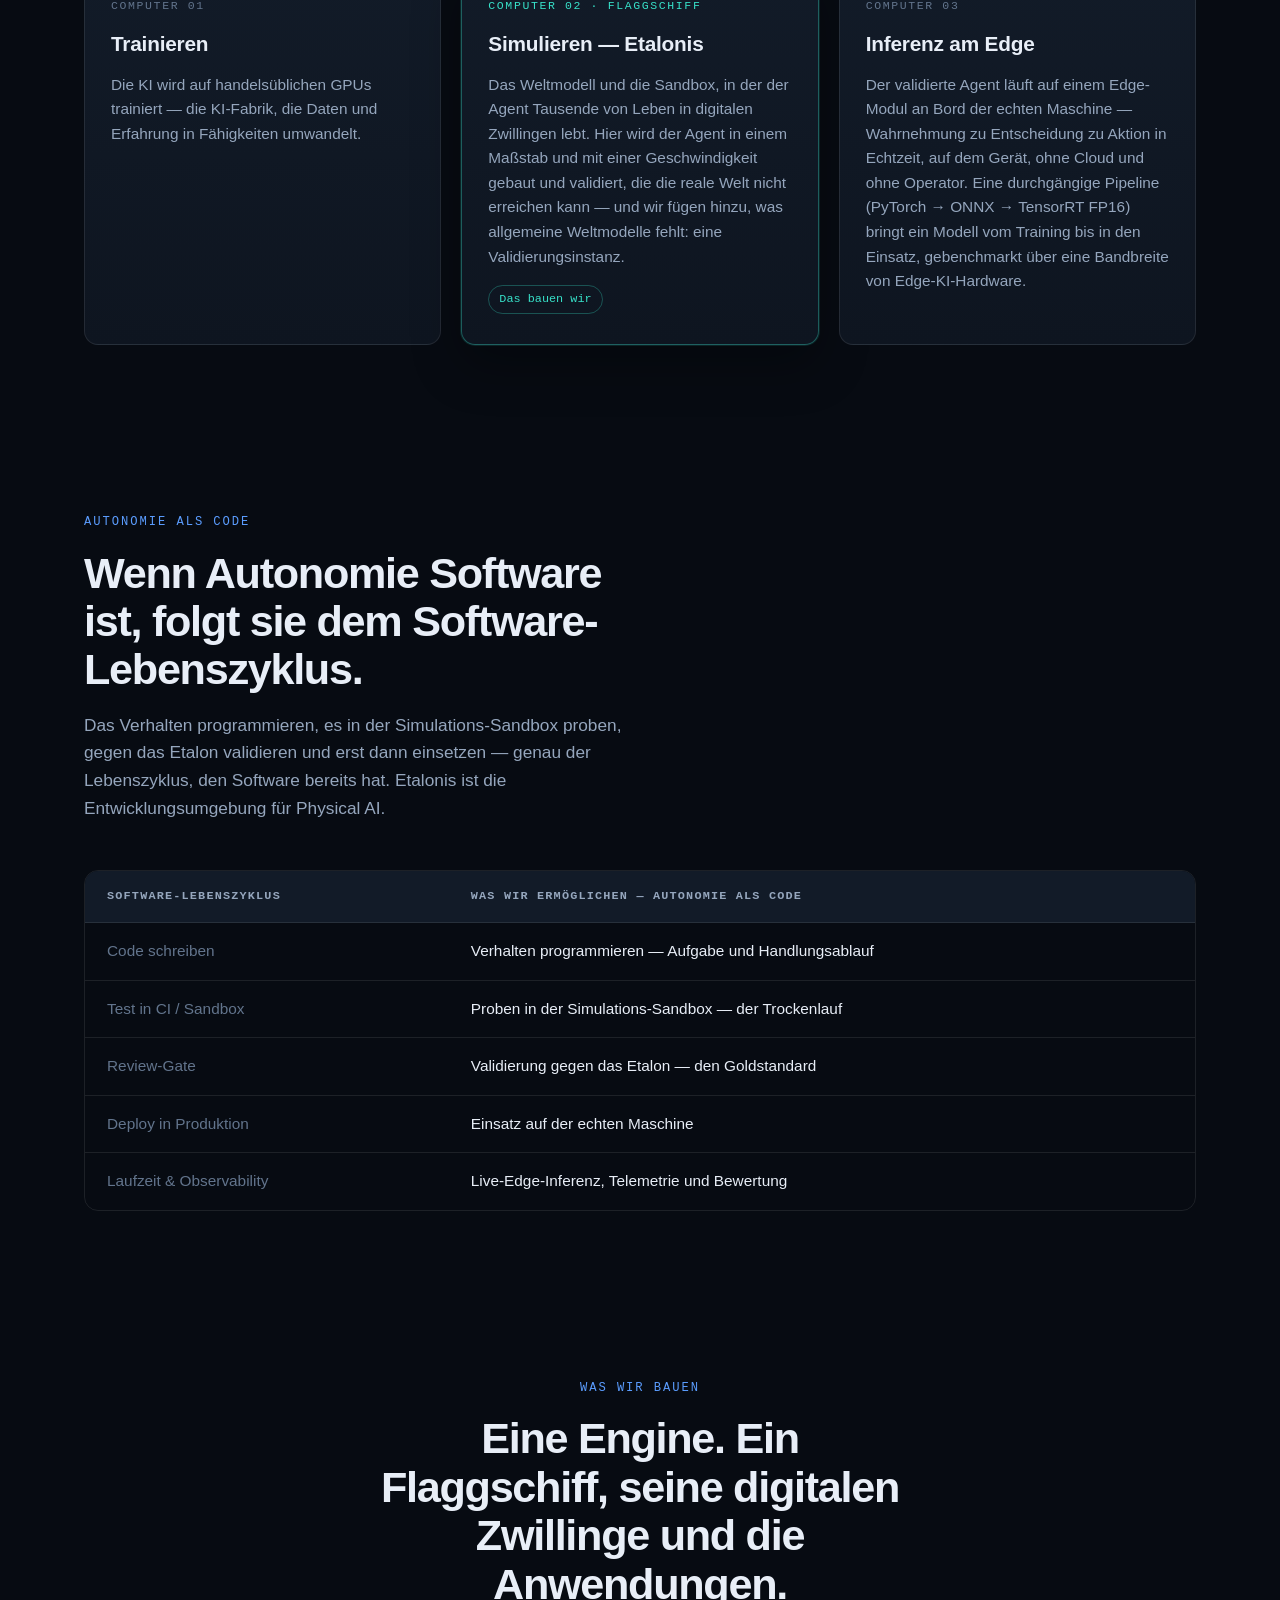
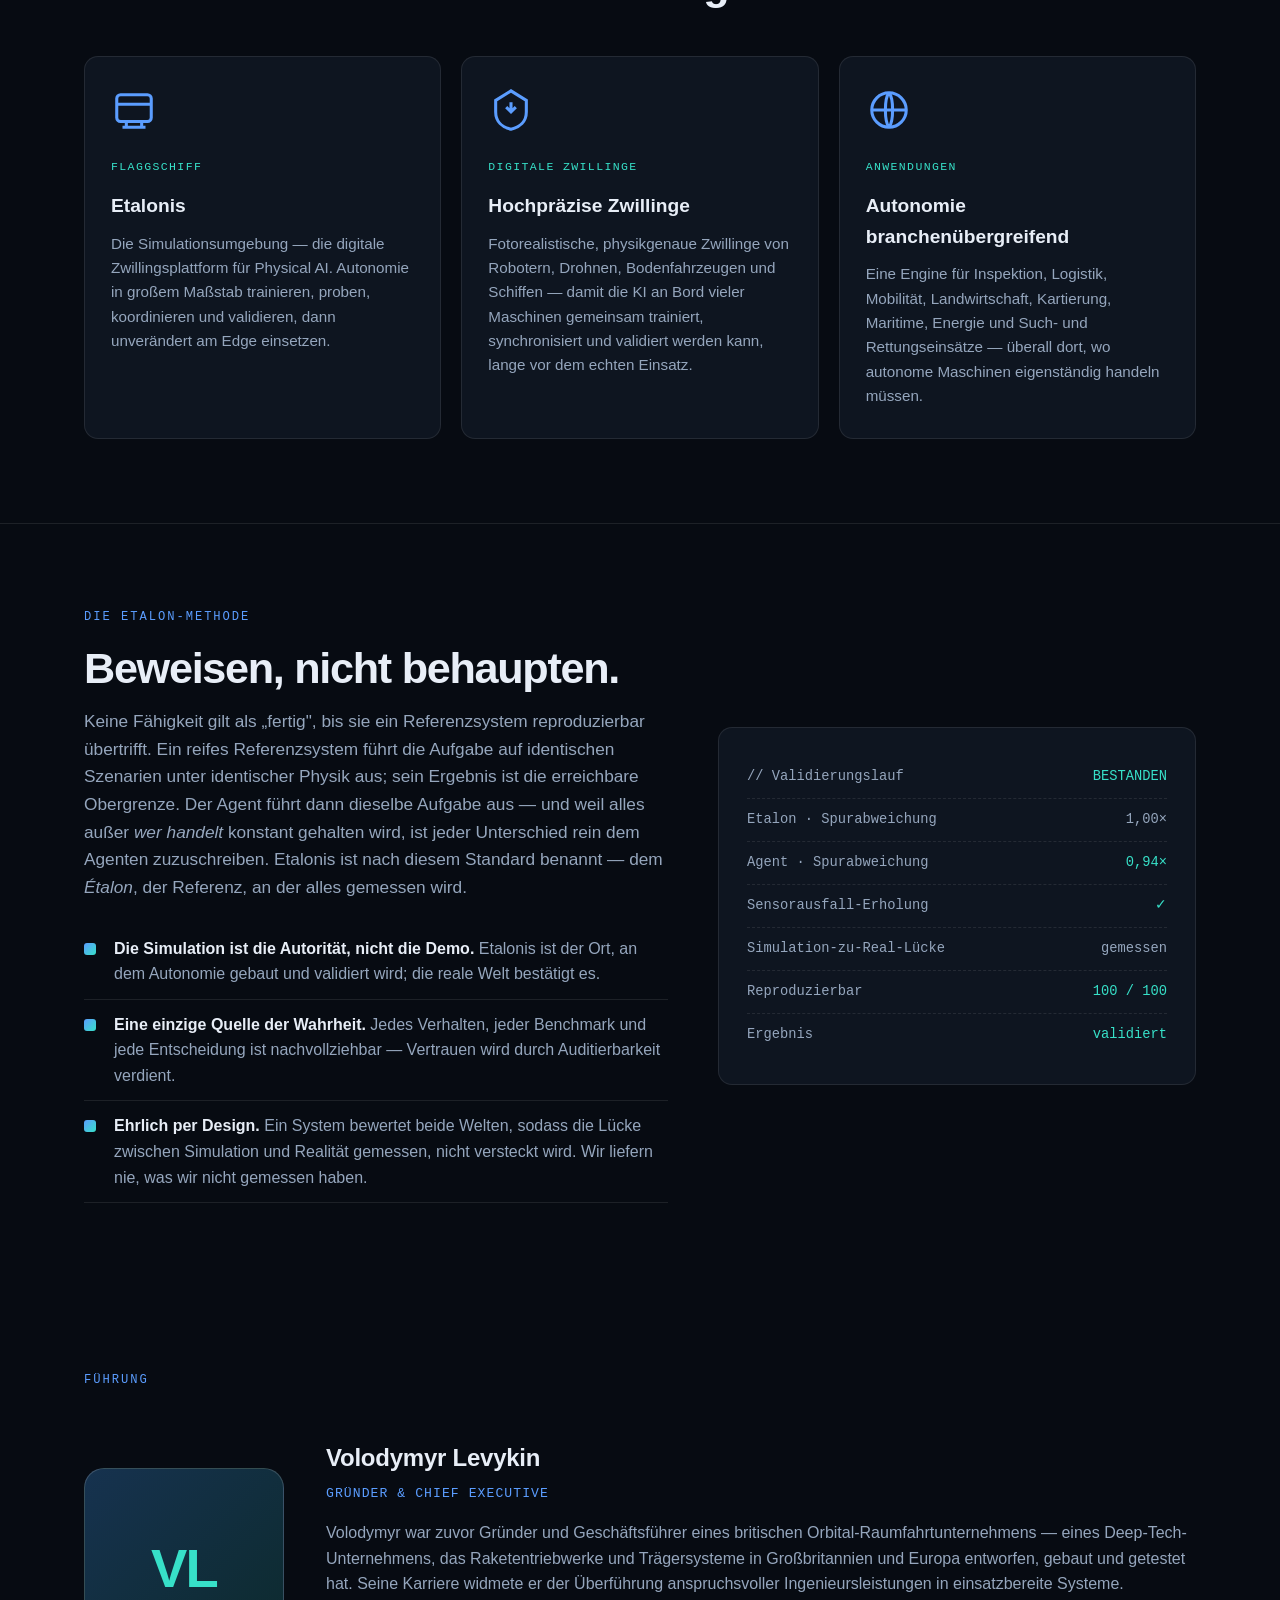
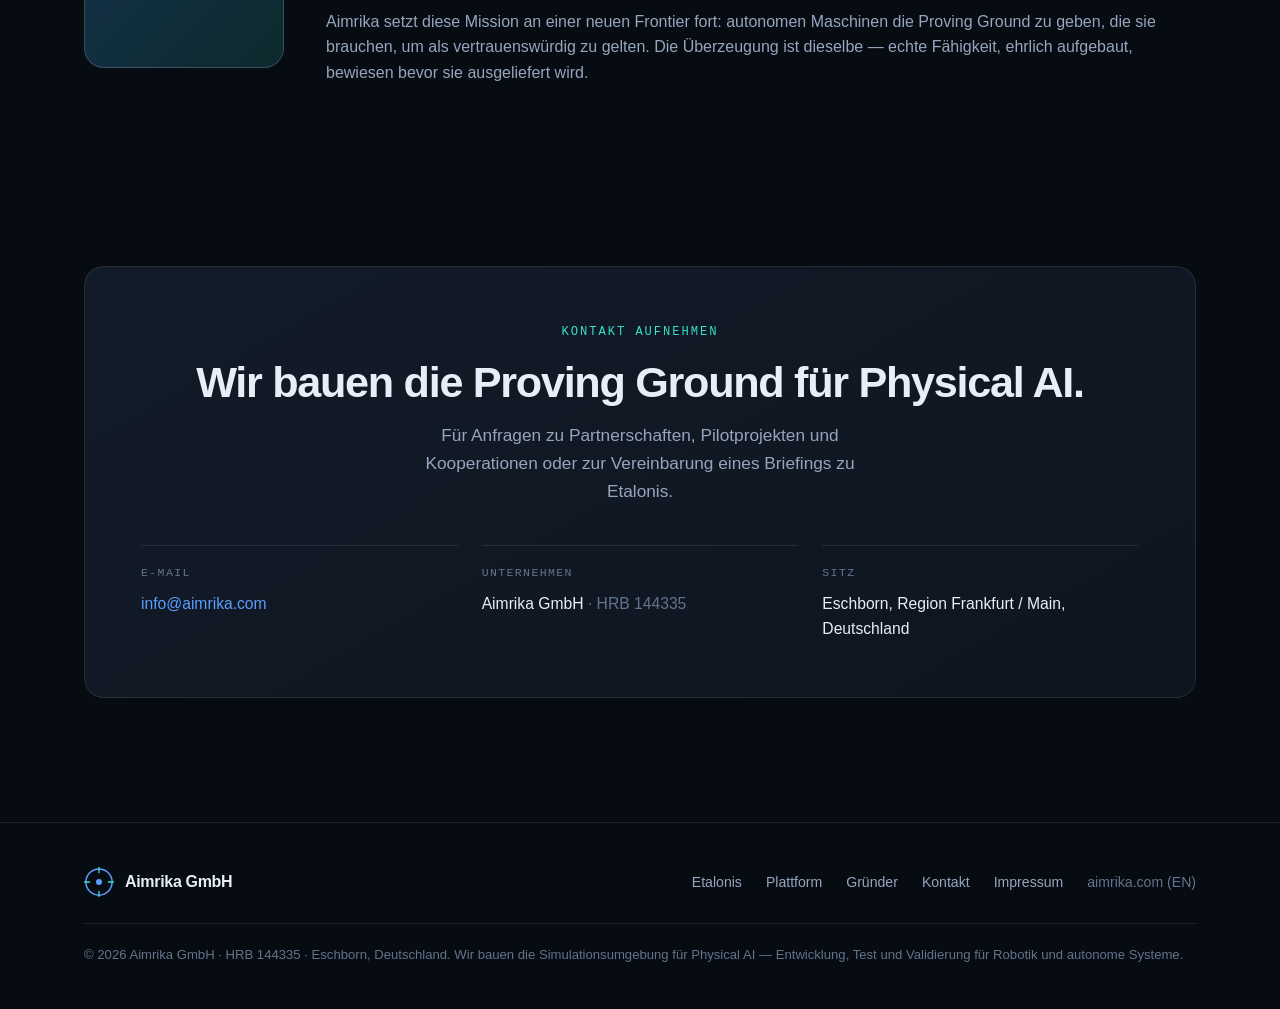
==== commit 67e1f1e7: "Remove grant-specific hardware ladder (TOPS/Jetson/price-tier list) from the public site; keep Hardw" ====
--- a/index.html
+++ b/index.html
@@ -214,9 +214,8 @@
           Umgebung, Methodik und Edge-Compute-Architektur verallgemeinern auf Boden- und maritime
           Roboter.</td></tr>
           <tr><td>Hardware-Right-Sizing</td><td>Wir validieren nicht nur die KI — wir sagen Ihnen auch,
-          worauf sie laufen soll. Jede Workload wird der günstigsten und sparsamsten Hardware zugeordnet,
-          die ihre Leistungsanforderung noch erfüllt — über eine siebenstufige Flotte vom ~150-$-Einplatinen-KI-Kit
-          bis zu Rechenleistung der Desktop-Supercomputer-Klasse —, statt jede Maschine zu überdimensionieren.</td></tr>
+          worauf sie laufen soll. Jede Workload wird der günstigsten und sparsamsten Hardware-Stufe
+          zugeordnet, die ihre Leistungsanforderung noch erfüllt, statt jede Maschine zu überdimensionieren.</td></tr>
         </tbody>
       </table>
     </div>
@@ -240,7 +239,7 @@
     <div class="three">
       <div class="tc reveal"><div class="tag">Computer 01</div><h3>Trainieren</h3><p>Die KI wird auf handelsüblichen GPUs trainiert — die KI-Fabrik, die Daten und Erfahrung in Fähigkeiten umwandelt.</p></div>
       <div class="tc flag reveal"><div class="tag">Computer 02 · Flaggschiff</div><h3>Simulieren — Etalonis</h3><p>Das Weltmodell und die Sandbox, in der der Agent Tausende von Leben in digitalen Zwillingen lebt. Hier wird der Agent in einem Maßstab und mit einer Geschwindigkeit gebaut und validiert, die die reale Welt nicht erreichen kann — und wir fügen hinzu, was allgemeine Weltmodelle fehlt: eine Validierungsinstanz.</p><span class="pill">Das bauen wir</span></div>
-      <div class="tc reveal"><div class="tag">Computer 03</div><h3>Inferenz am Edge</h3><p>Der validierte Agent läuft auf einem Edge-Modul an Bord der echten Maschine — Wahrnehmung zu Entscheidung zu Aktion in Echtzeit, auf dem Gerät, ohne Cloud und ohne Operator. Eine durchgängige Pipeline (PyTorch → ONNX → TensorRT FP16) bringt ein Modell vom Training bis in den Einsatz, gebenchmarkt auf Edge-Hardware von 13 bis 100 TOPS.</p></div>
+      <div class="tc reveal"><div class="tag">Computer 03</div><h3>Inferenz am Edge</h3><p>Der validierte Agent läuft auf einem Edge-Modul an Bord der echten Maschine — Wahrnehmung zu Entscheidung zu Aktion in Echtzeit, auf dem Gerät, ohne Cloud und ohne Operator. Eine durchgängige Pipeline (PyTorch → ONNX → TensorRT FP16) bringt ein Modell vom Training bis in den Einsatz, gebenchmarkt über eine Bandbreite von Edge-KI-Hardware.</p></div>
     </div>
   </div>
 </section>
@@ -336,7 +335,7 @@
       <div>
         <h3>Volodymyr Levykin</h3>
         <div class="who">Gründer &amp; Chief Executive</div>
-        <p>Volodymyr ist Gründer von <a class="link" href="https://www.skyrora.com" target="_blank" rel="noopener">Skyrora</a>, dem britischen Orbital-Raumfahrtunternehmen — einem Deep-Tech-Unternehmen, das Raketentriebwerke und Trägersysteme in Großbritannien und Europa entworfen, gebaut und getestet hat. Seine Karriere widmete er der Überführung anspruchsvoller Ingenieursleistungen in einsatzbereite Systeme.</p>
+        <p>Volodymyr war zuvor Gründer und Geschäftsführer eines britischen Orbital-Raumfahrtunternehmens — eines Deep-Tech-Unternehmens, das Raketentriebwerke und Trägersysteme in Großbritannien und Europa entworfen, gebaut und getestet hat. Seine Karriere widmete er der Überführung anspruchsvoller Ingenieursleistungen in einsatzbereite Systeme.</p>
         <p>Aimrika setzt diese Mission an einer neuen Frontier fort: autonomen Maschinen die Proving Ground zu geben, die sie brauchen, um als vertrauenswürdig zu gelten. Die Überzeugung ist dieselbe — echte Fähigkeit, ehrlich aufgebaut, bewiesen bevor sie ausgeliefert wird.</p>
       </div>
     </div>
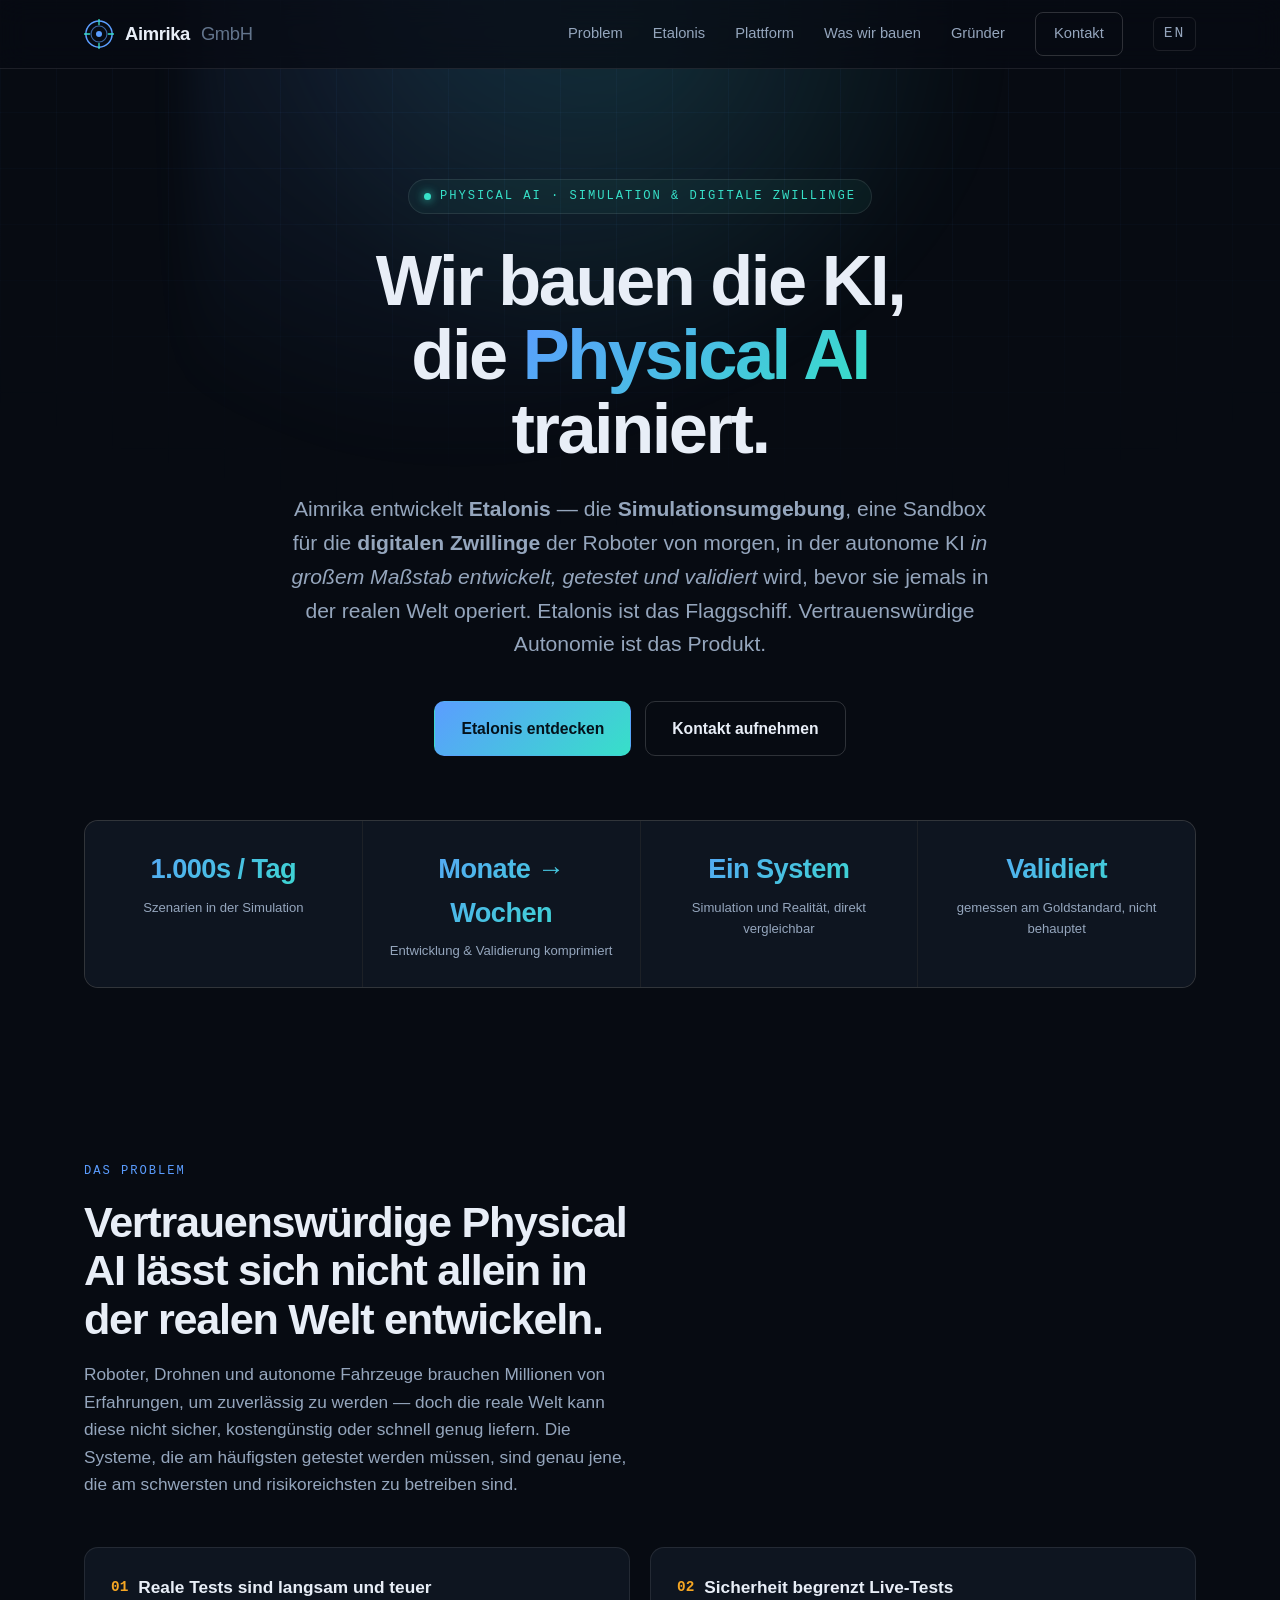
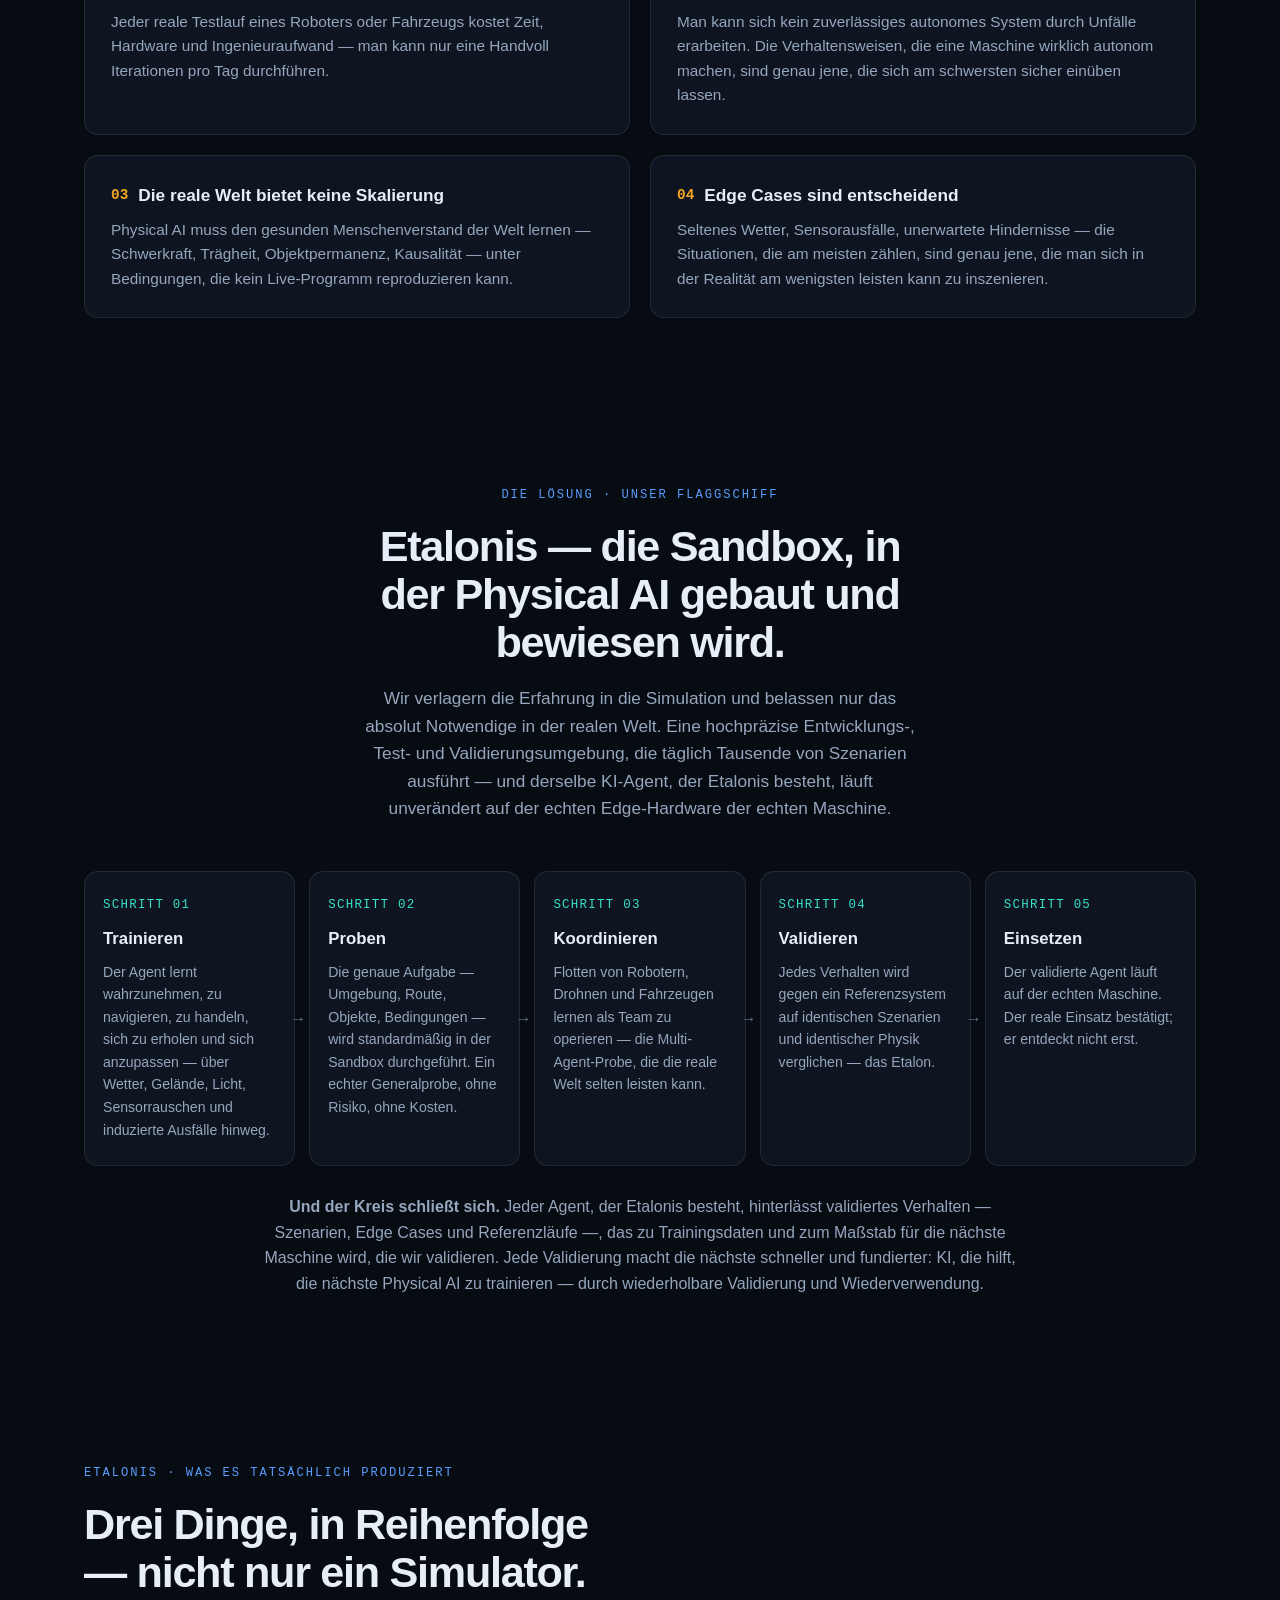
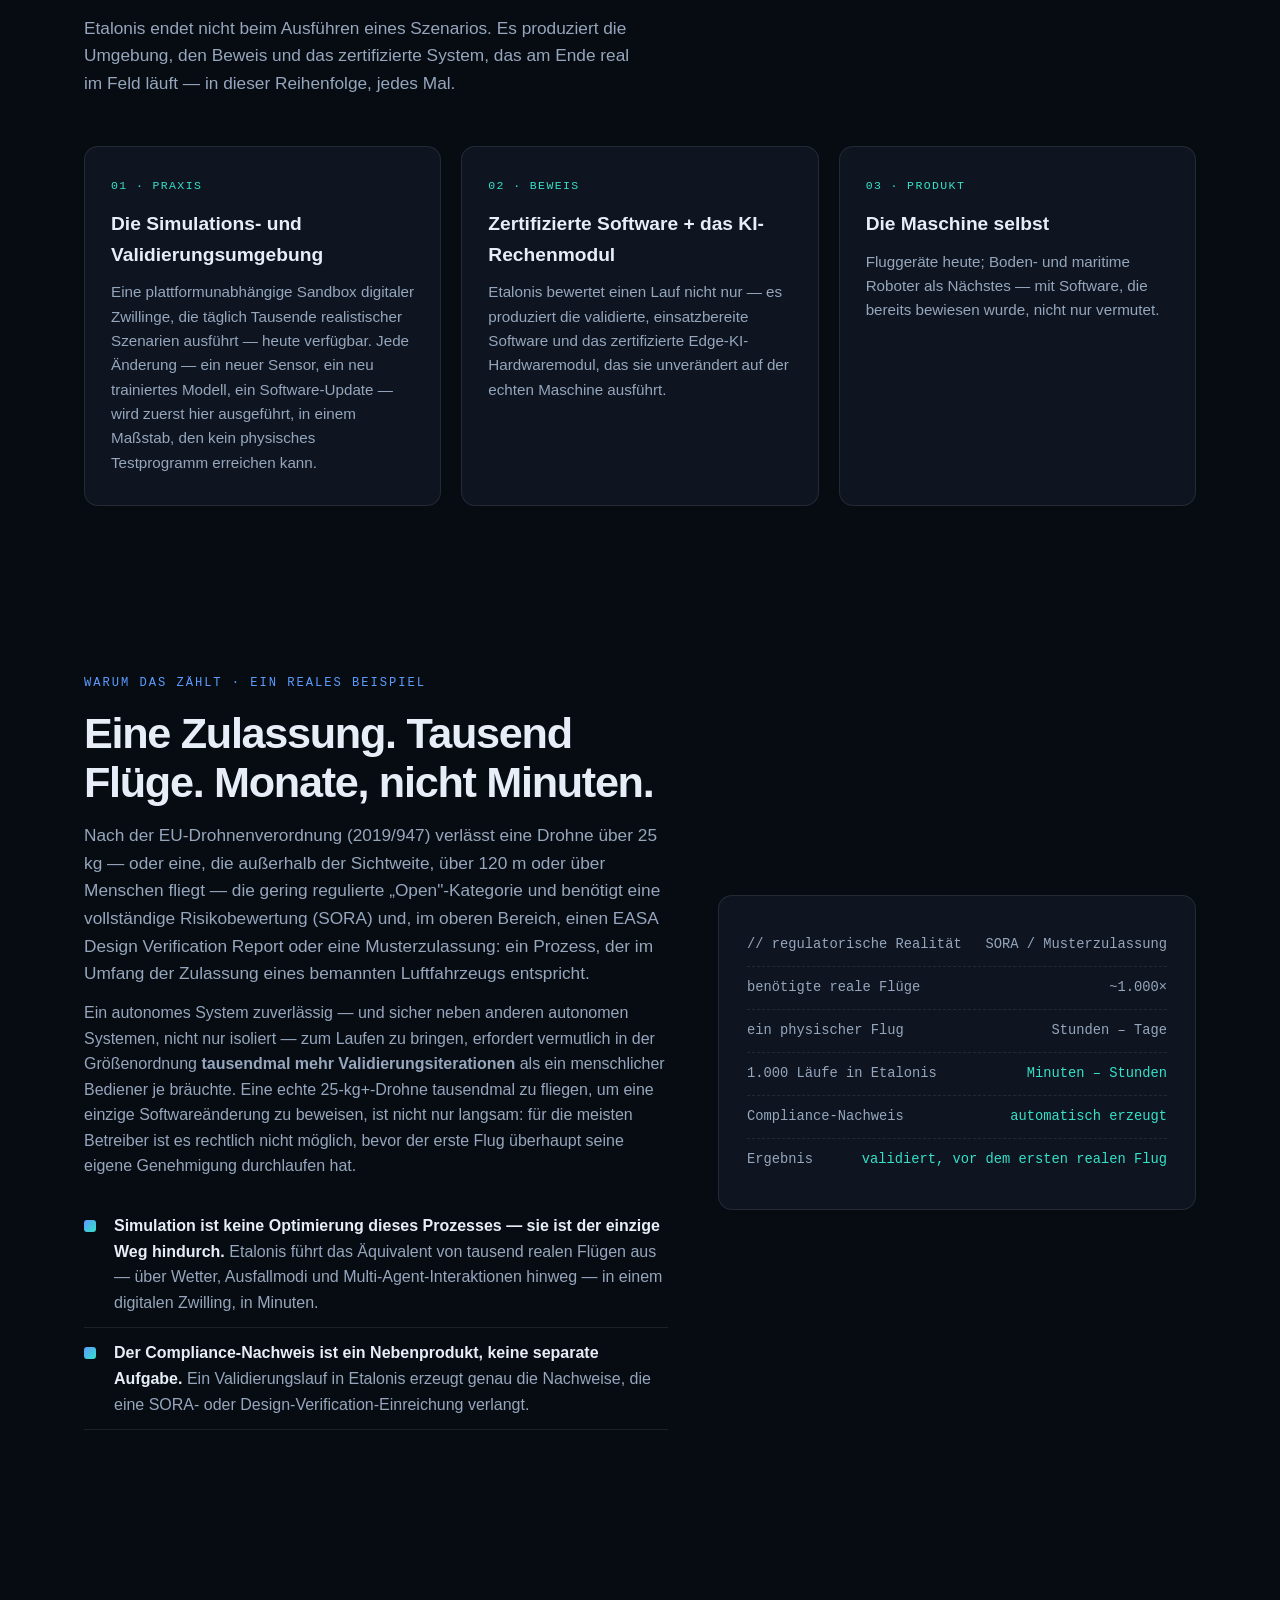
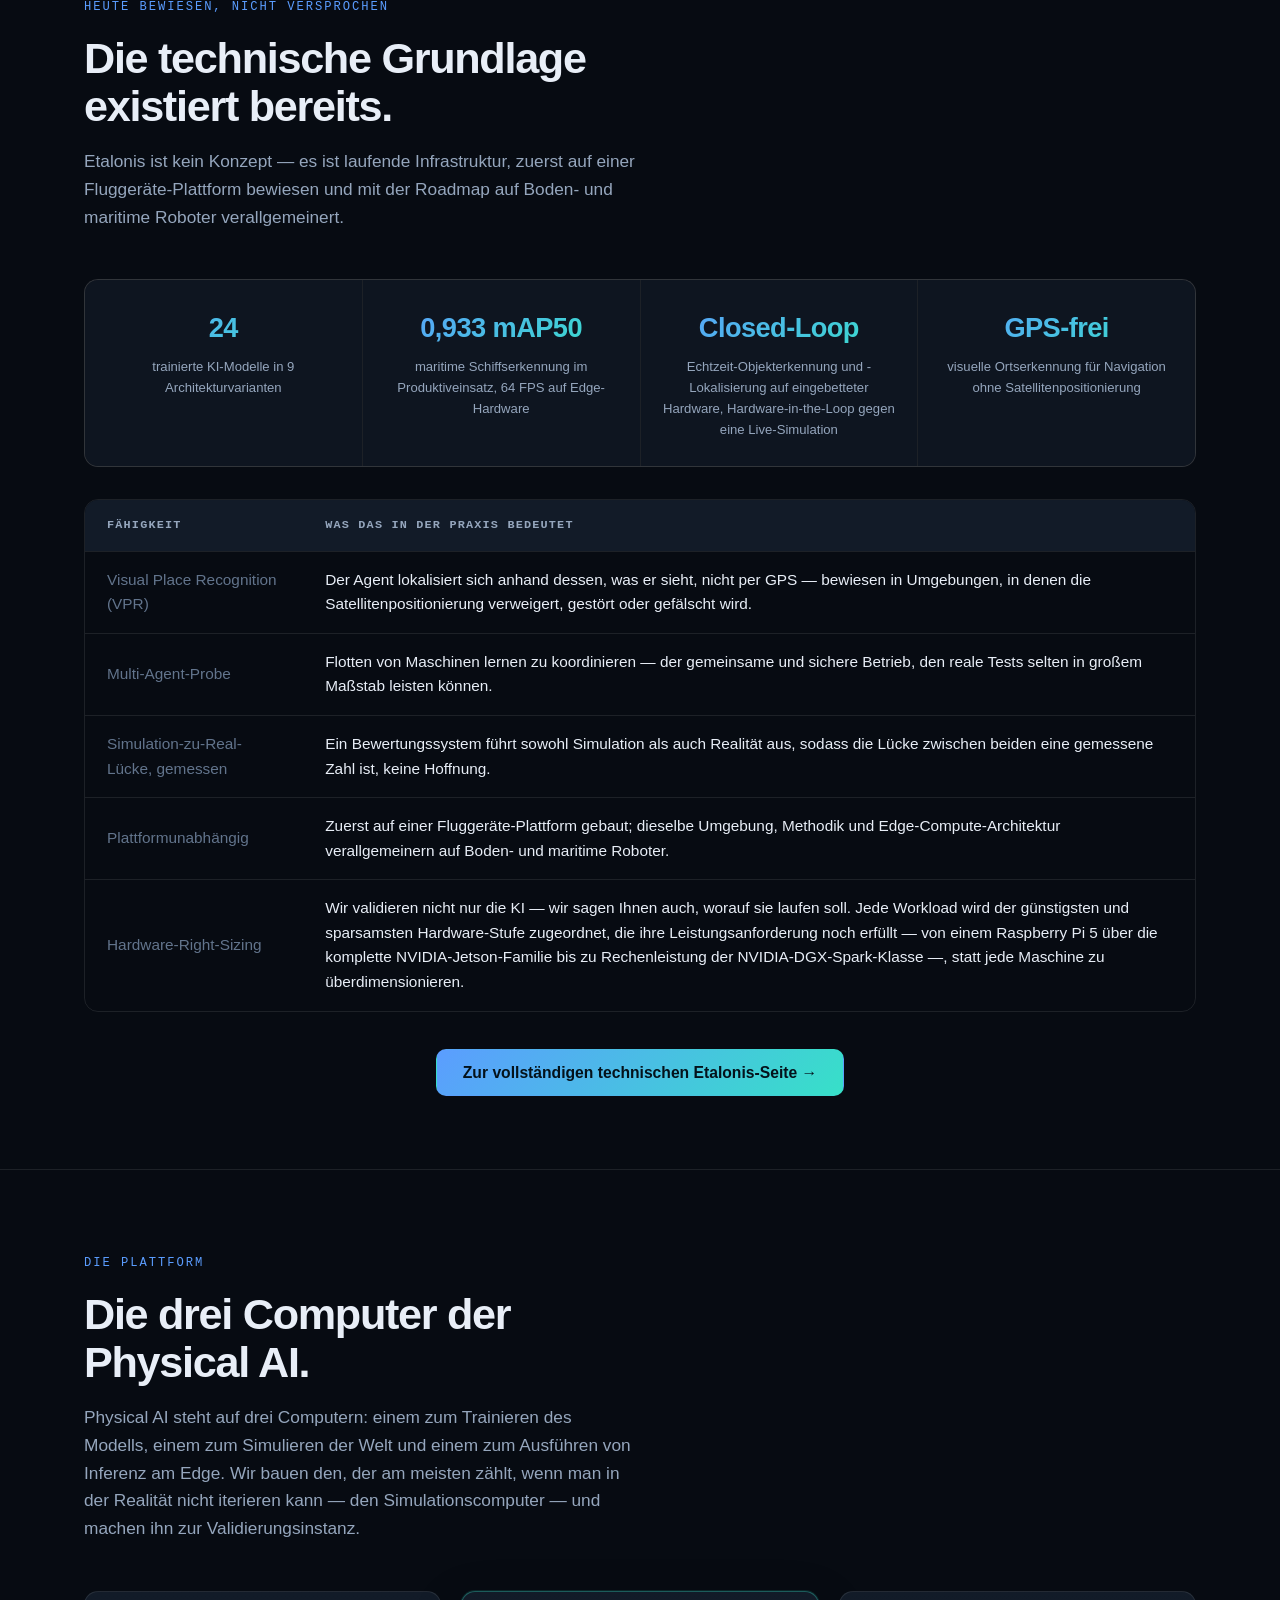
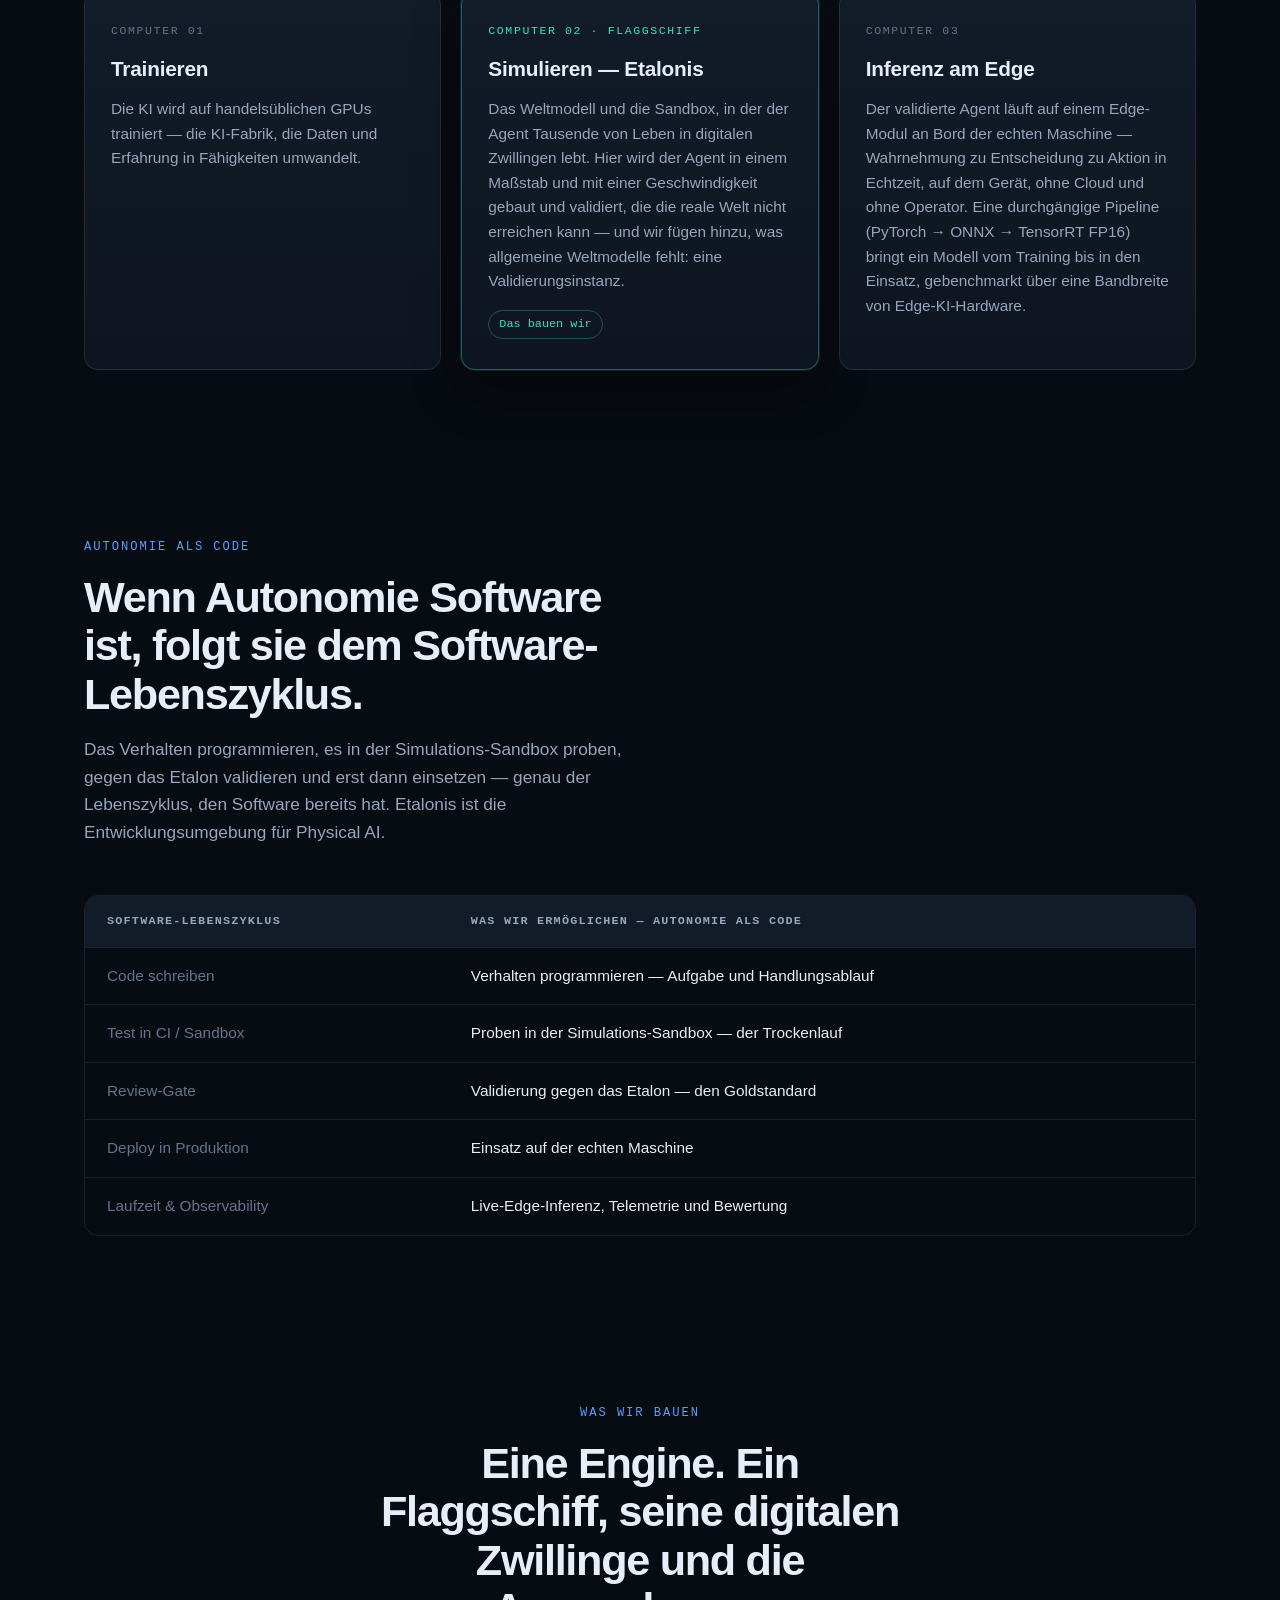
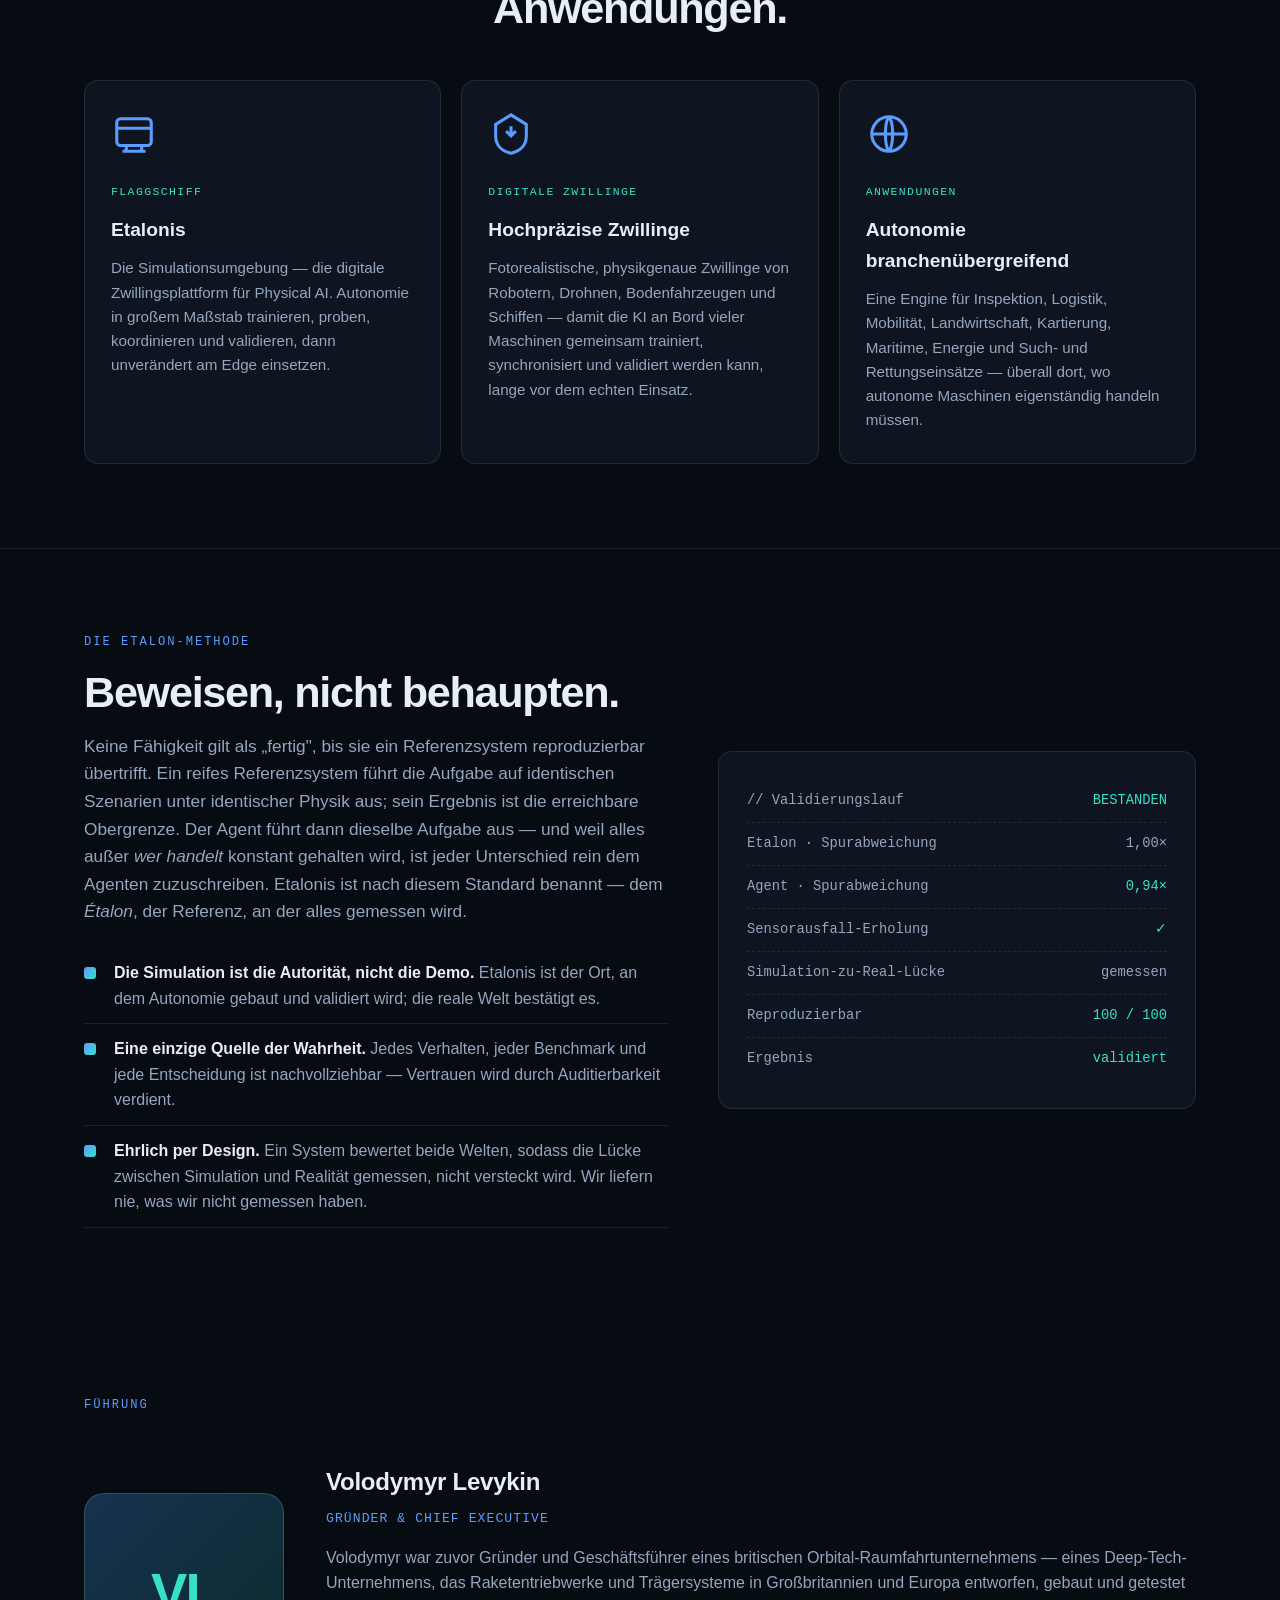
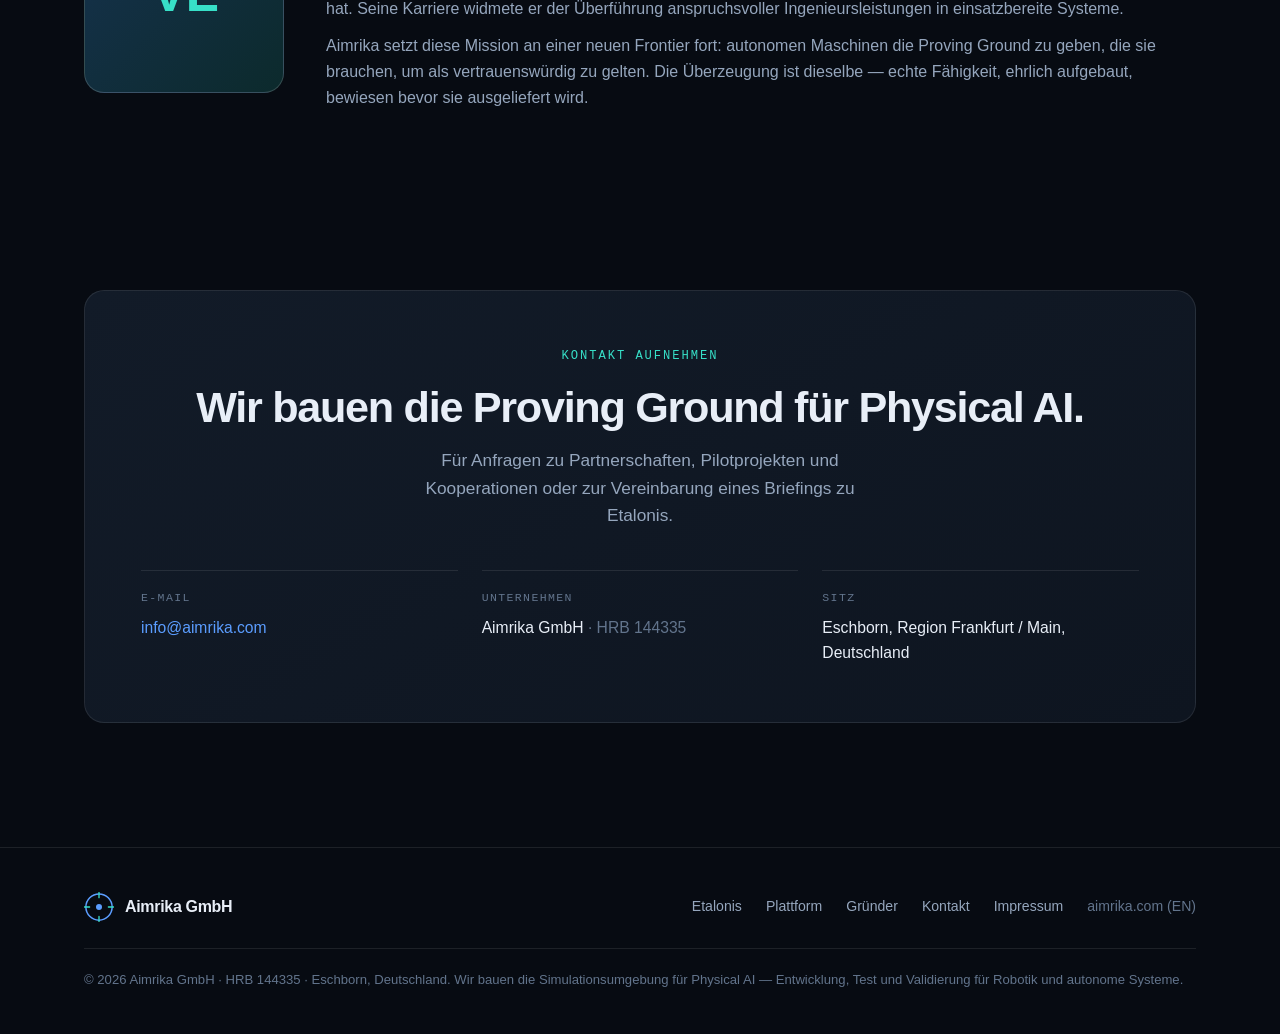
==== commit 7ee56e97: "Add brief hardware/capacity range line (Raspberry Pi 5 -> full NVIDIA Jetson family -> NVIDIA DGX Sp" ====
--- a/index.html
+++ b/index.html
@@ -215,7 +215,9 @@
           Roboter.</td></tr>
           <tr><td>Hardware-Right-Sizing</td><td>Wir validieren nicht nur die KI — wir sagen Ihnen auch,
           worauf sie laufen soll. Jede Workload wird der günstigsten und sparsamsten Hardware-Stufe
-          zugeordnet, die ihre Leistungsanforderung noch erfüllt, statt jede Maschine zu überdimensionieren.</td></tr>
+          zugeordnet, die ihre Leistungsanforderung noch erfüllt — von einem Raspberry Pi 5 über die
+          komplette NVIDIA-Jetson-Familie bis zu Rechenleistung der NVIDIA-DGX-Spark-Klasse —, statt
+          jede Maschine zu überdimensionieren.</td></tr>
         </tbody>
       </table>
     </div>
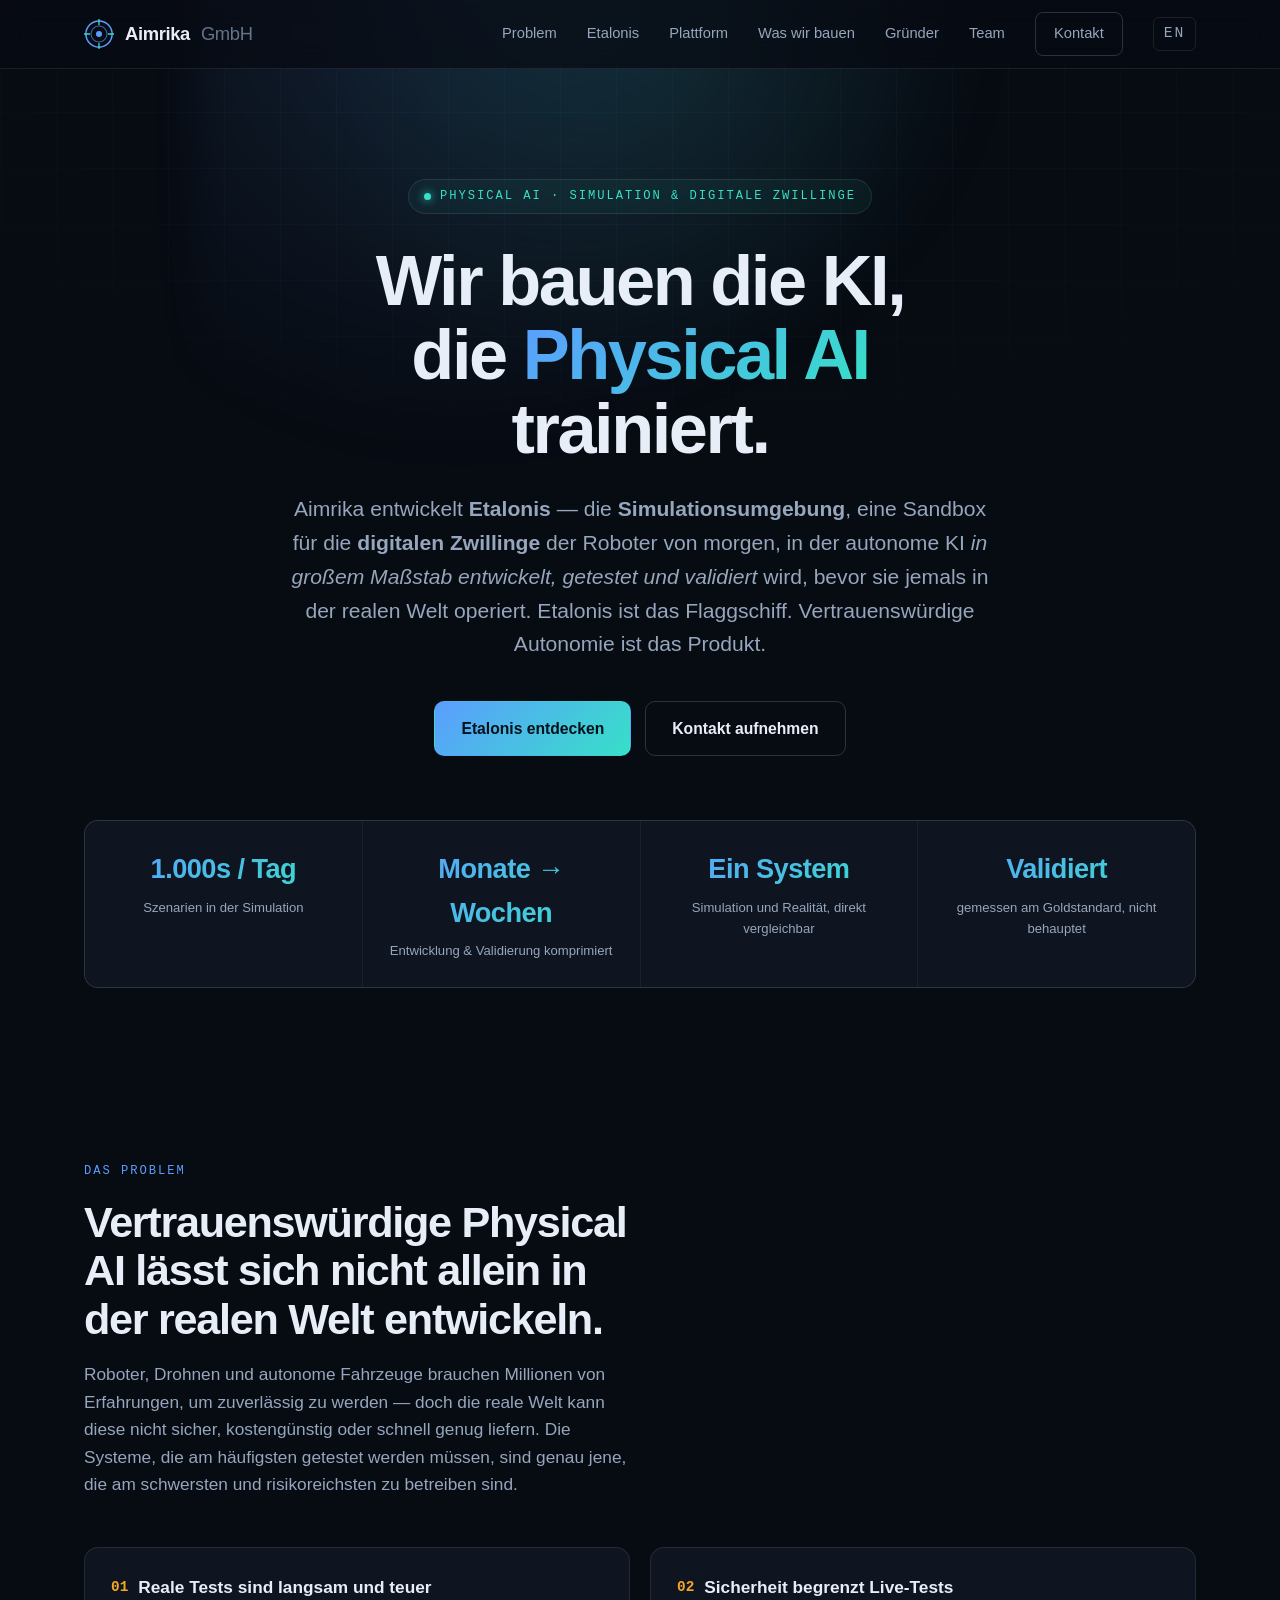
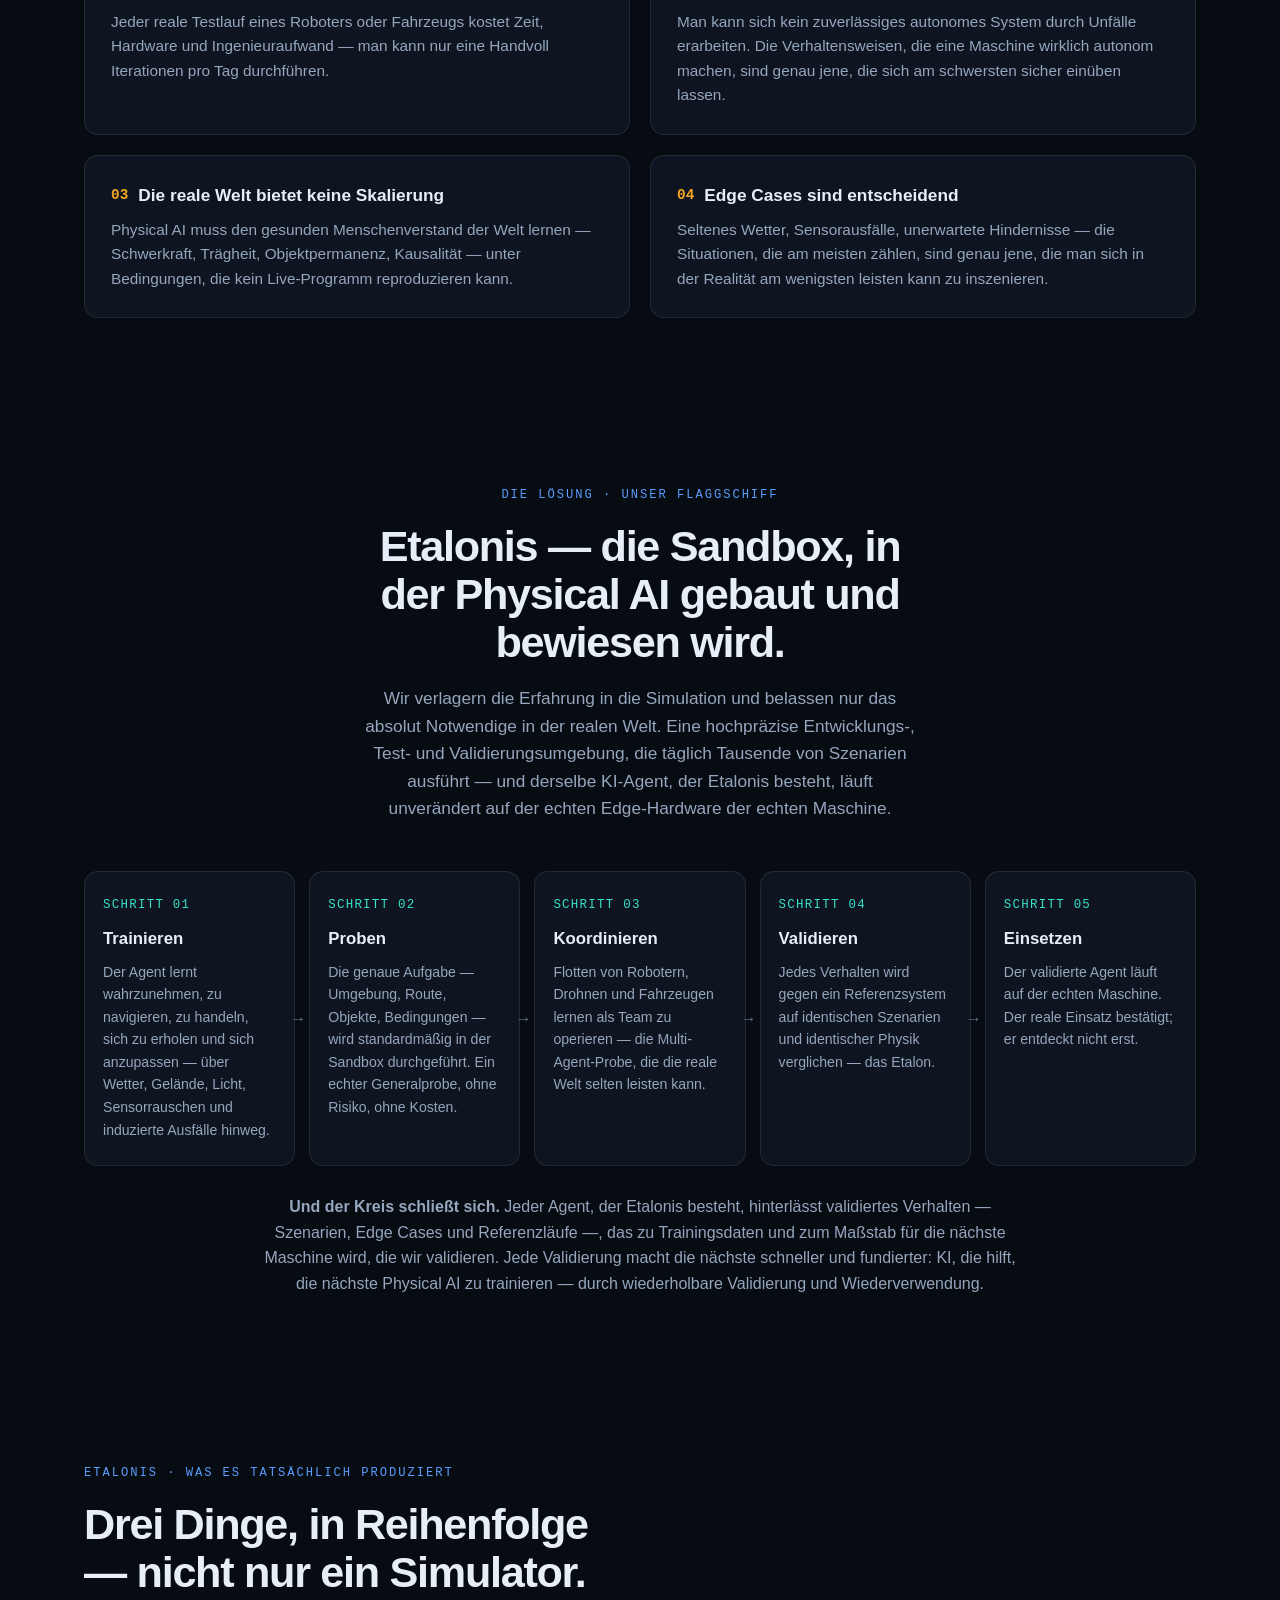
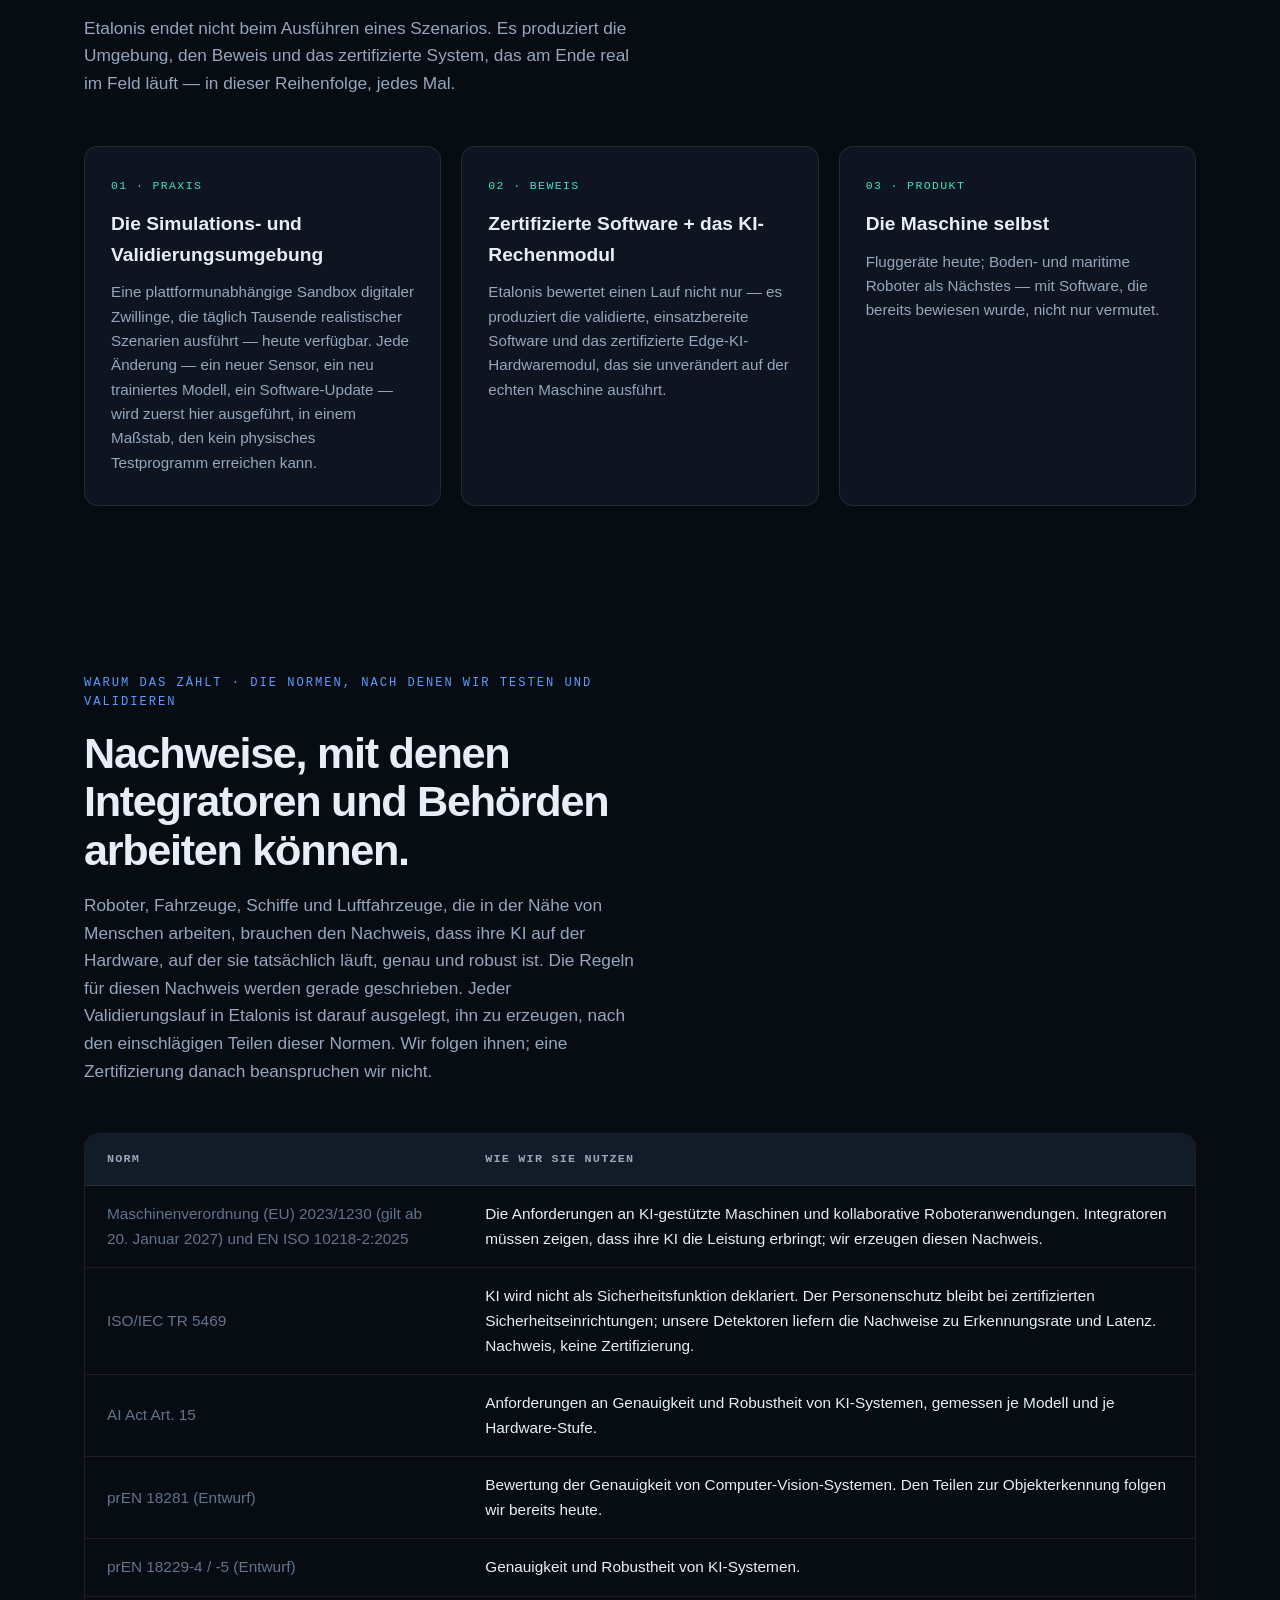
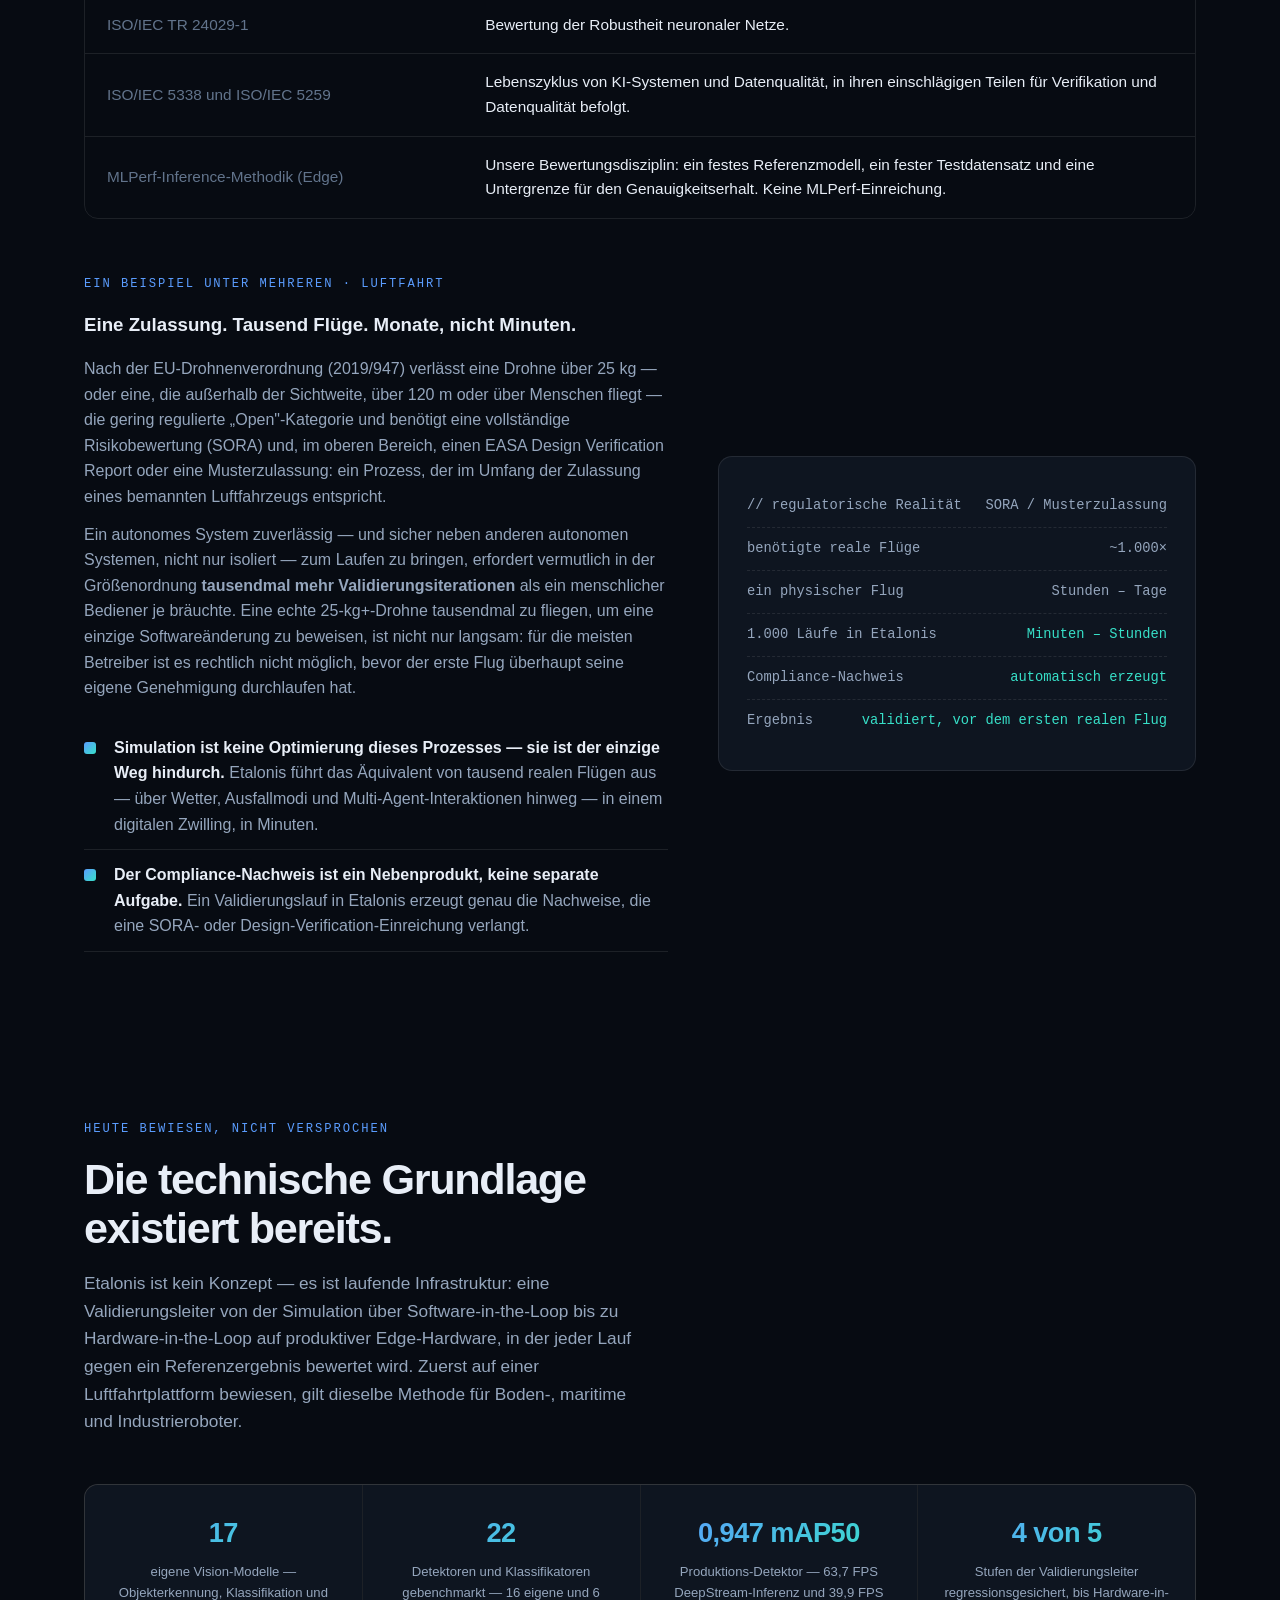
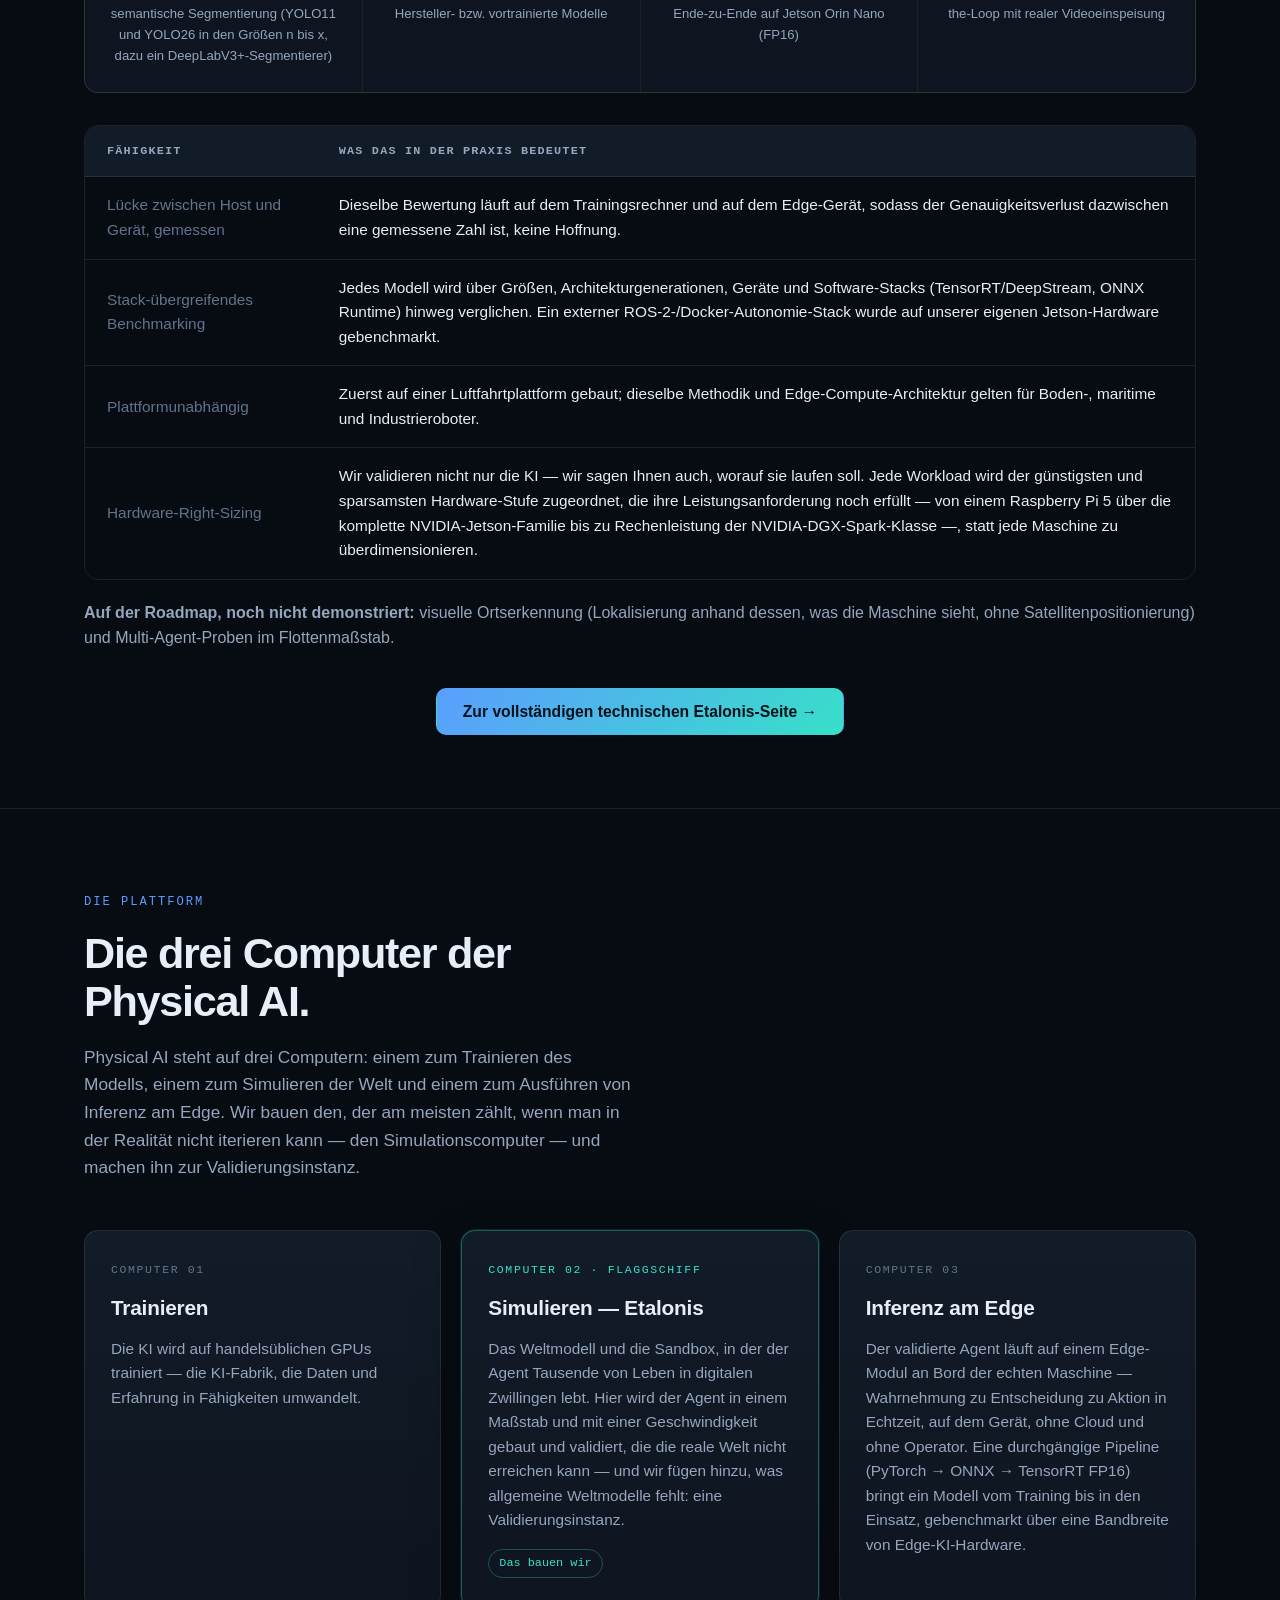
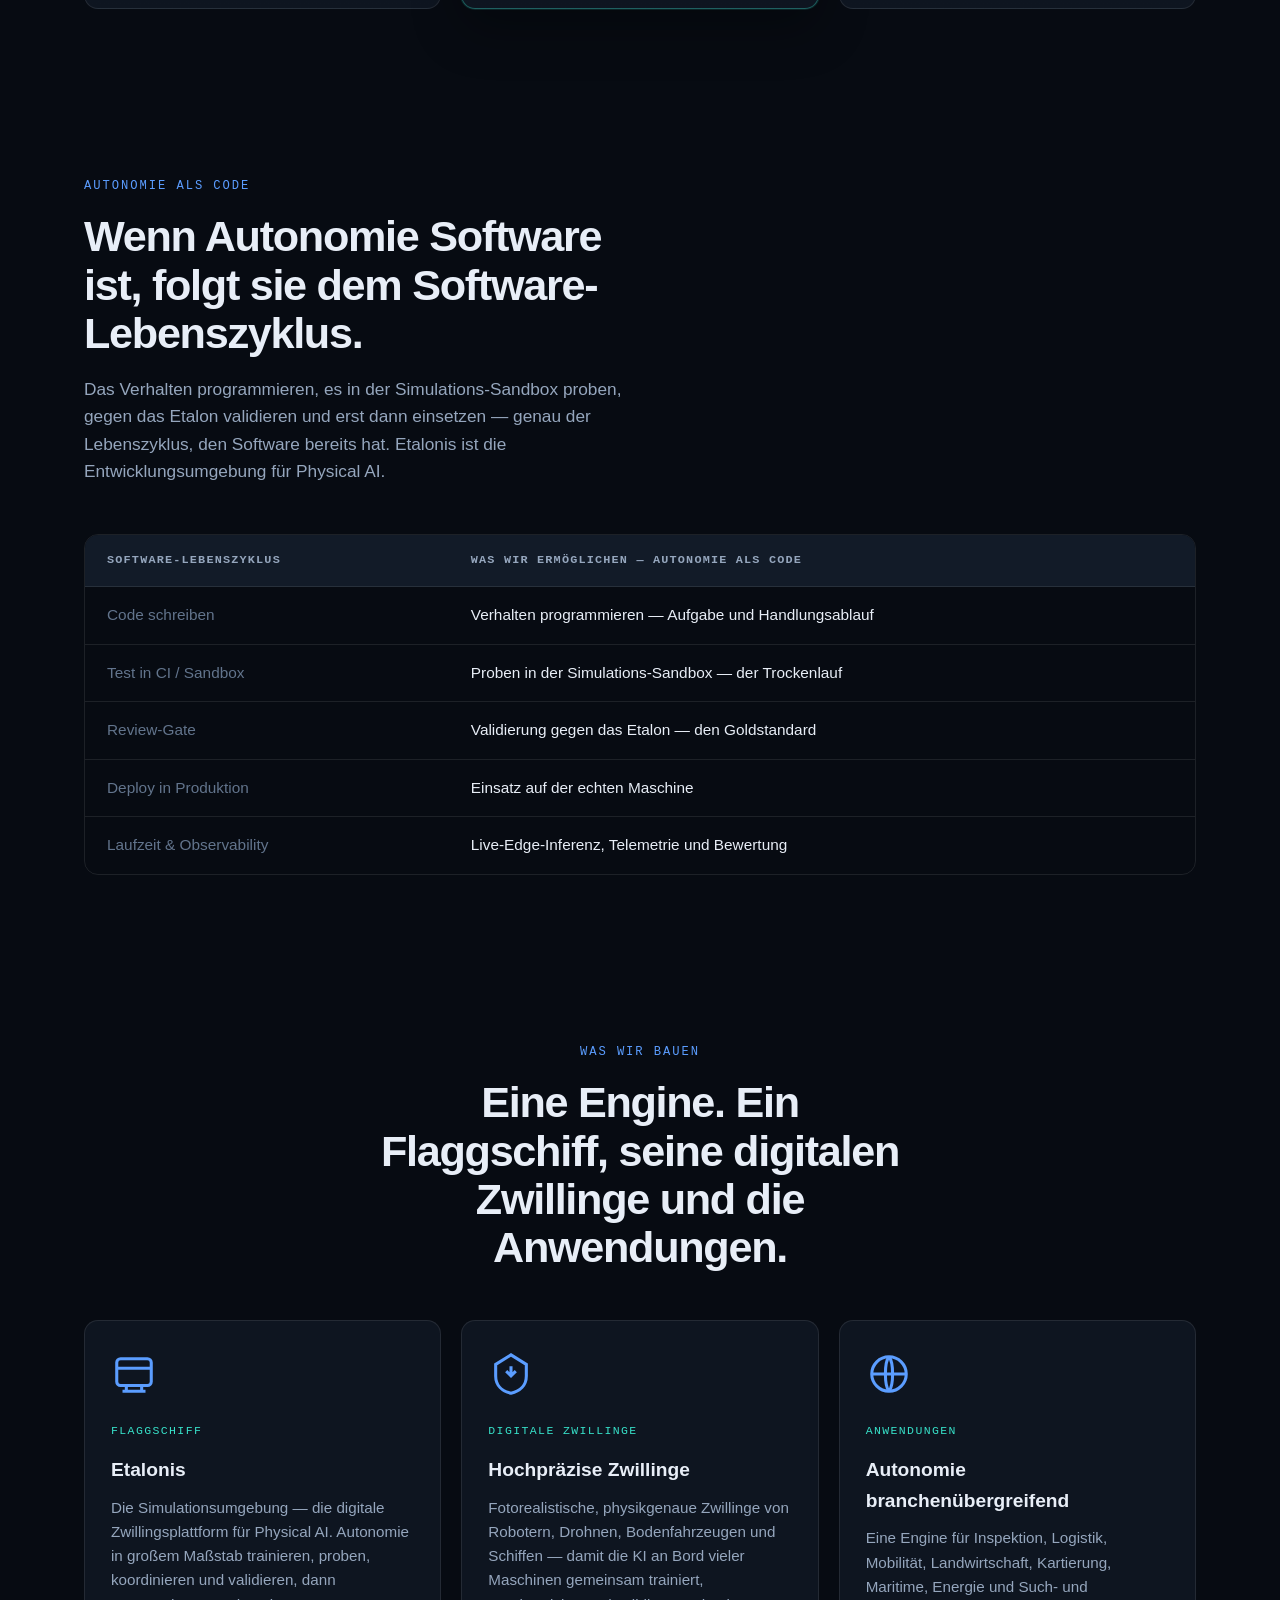
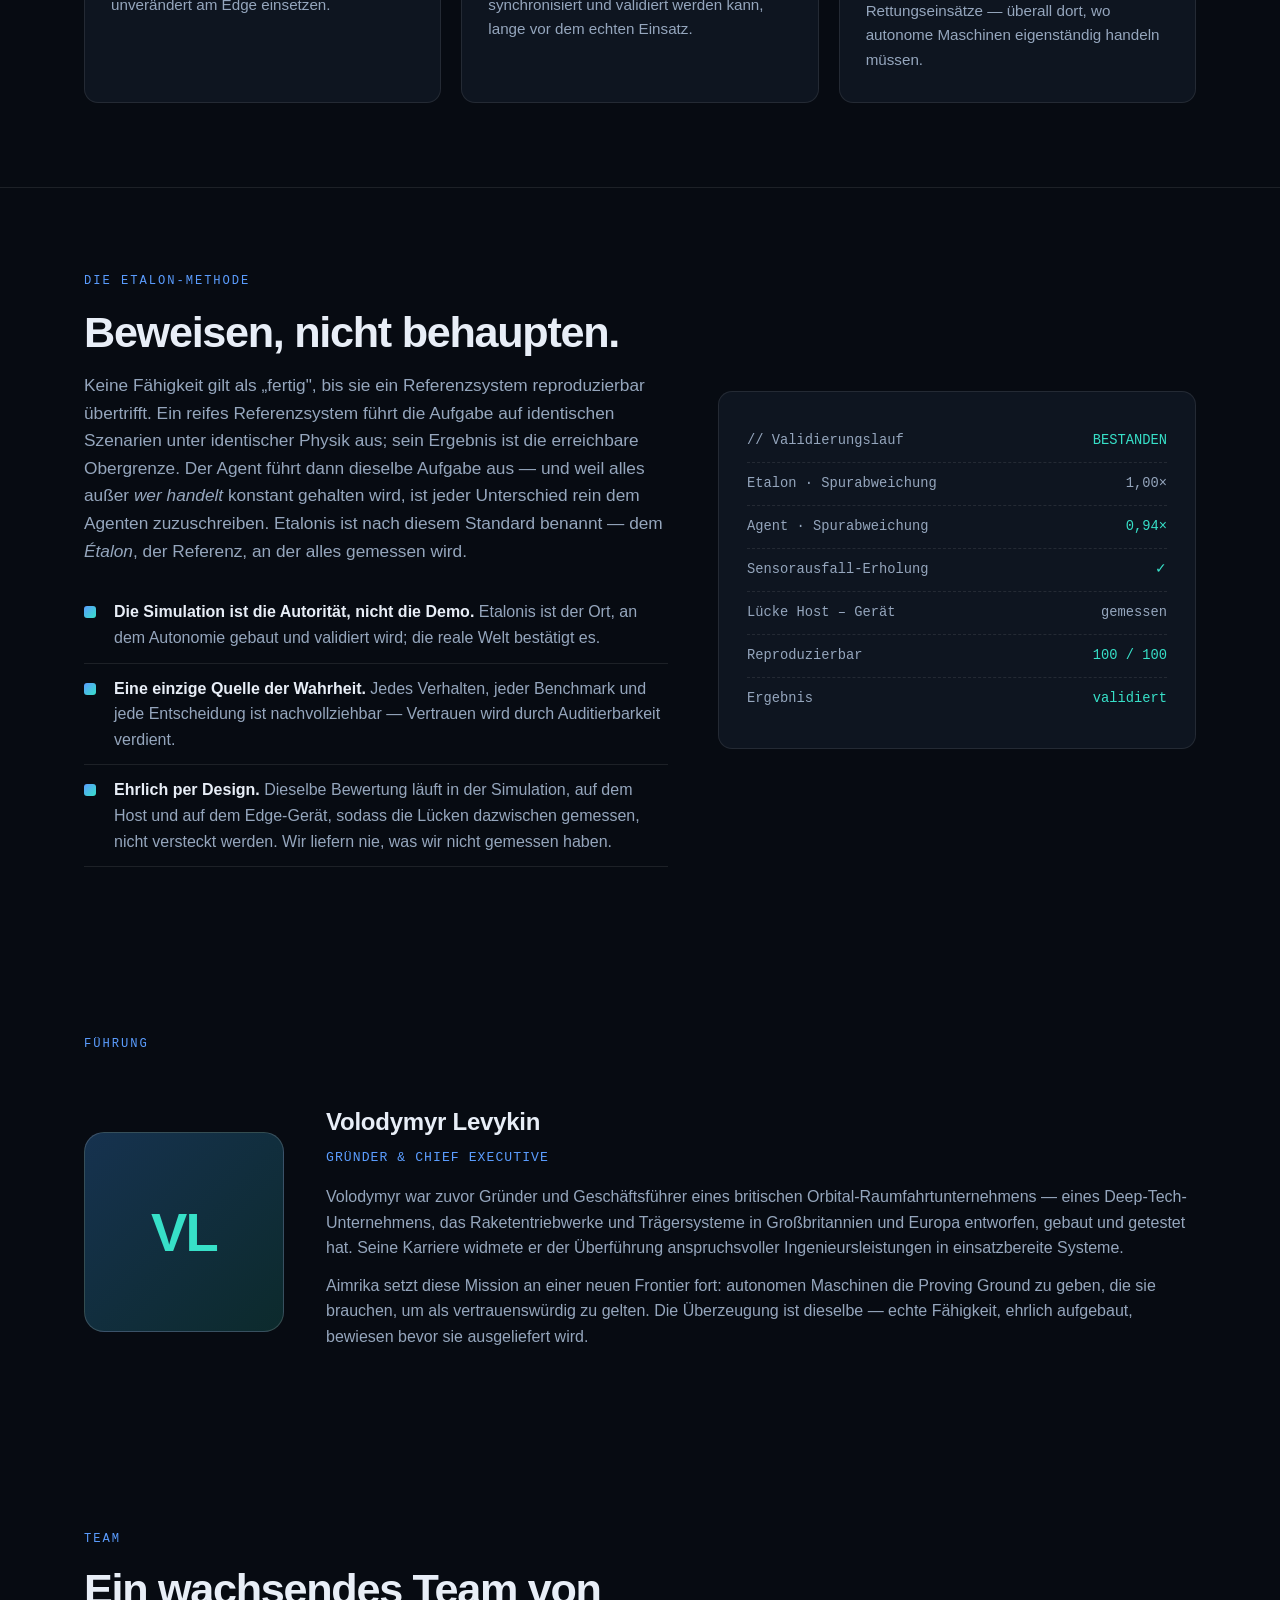
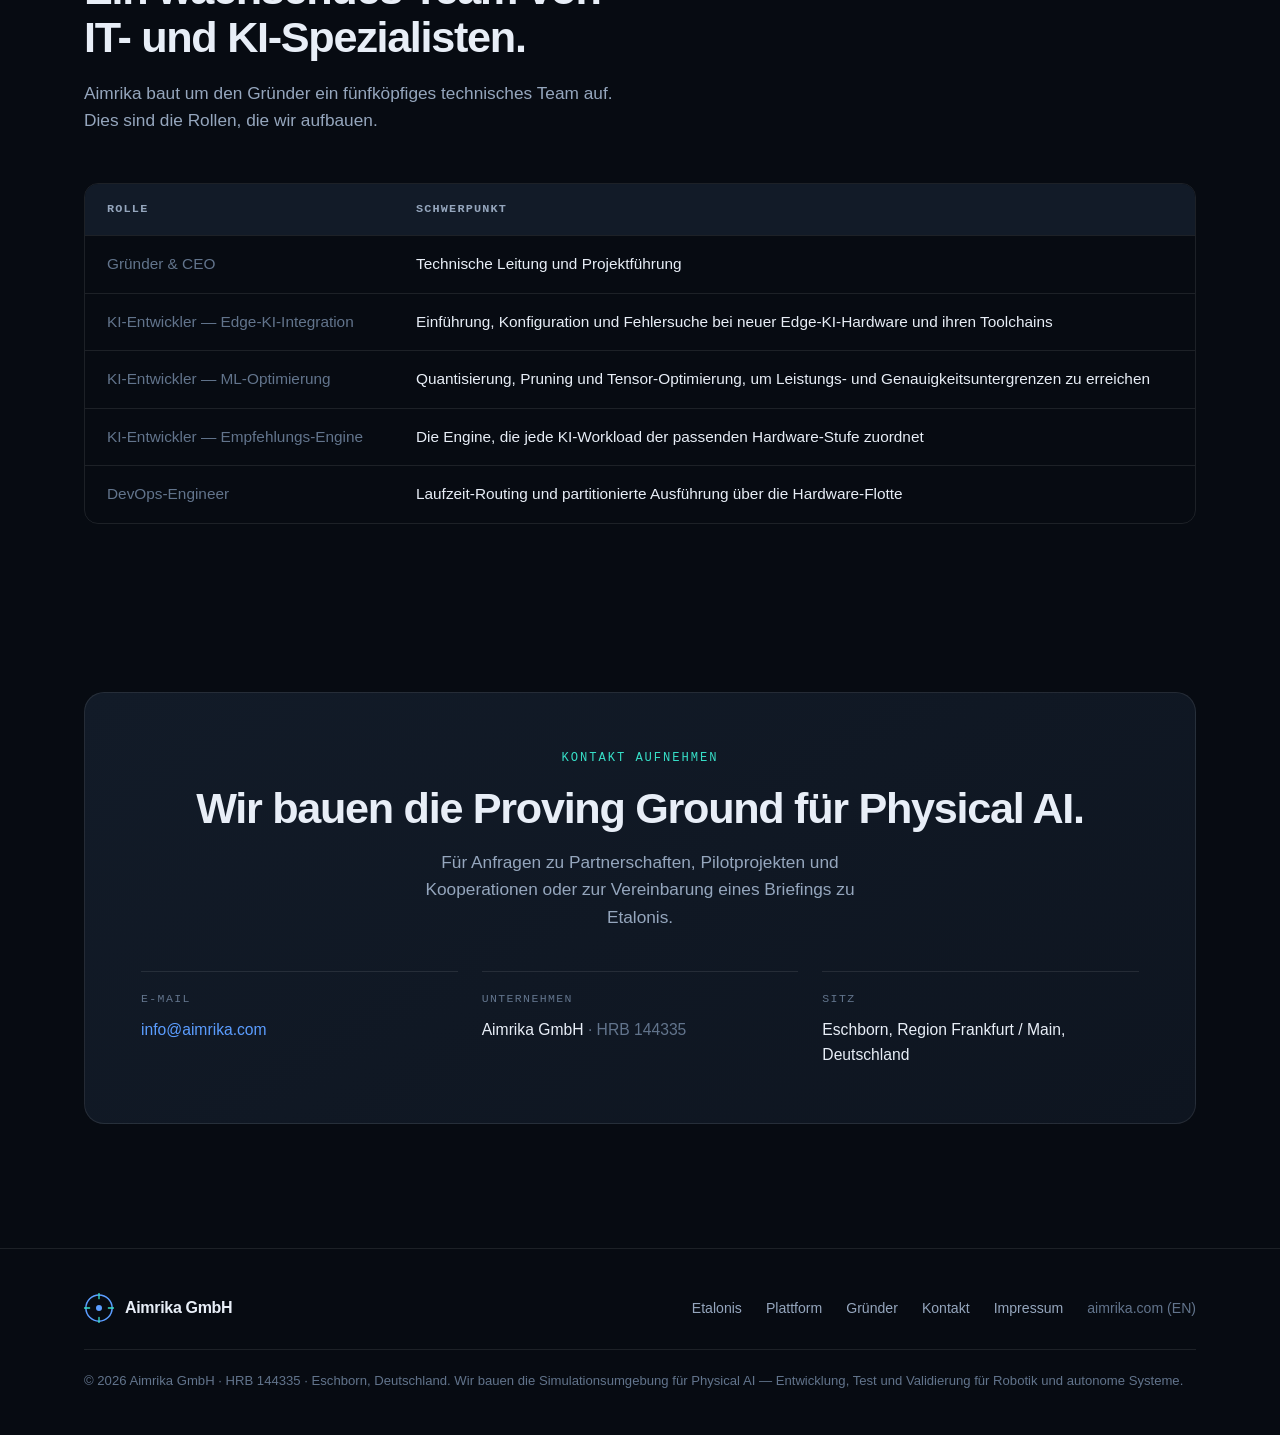
==== commit 1b356891: "Align site with current technical record: standards section, updated figures, roadmap labelling, tea" ====
--- a/index.html
+++ b/index.html
@@ -45,6 +45,7 @@
       <a href="#platform">Plattform</a>
       <a href="#build">Was wir bauen</a>
       <a href="#founder">Gründer</a>
+      <a href="#team">Team</a>
       <a href="#contact" class="nav-cta">Kontakt</a>
       <a href="https://aimrika.com" class="lang-switch">EN</a>
     </nav>
@@ -144,13 +145,37 @@
   </div>
 </section>
 
-<!-- ===== WARUM DAS ZÄHLT — REGULATORISCHES FALLBEISPIEL ===== -->
+<!-- ===== WARUM DAS ZÄHLT — NORMEN, NACH DENEN WIR TESTEN UND VALIDIEREN ===== -->
 <section id="why-it-matters">
   <div class="wrap">
-    <div class="split">
+    <div class="section-head reveal">
+      <div class="label">Warum das zählt · die Normen, nach denen wir testen und validieren</div>
+      <h2>Nachweise, mit denen Integratoren und Behörden arbeiten können.</h2>
+      <p>Roboter, Fahrzeuge, Schiffe und Luftfahrzeuge, die in der Nähe von Menschen arbeiten, brauchen
+      den Nachweis, dass ihre KI auf der Hardware, auf der sie tatsächlich läuft, genau und robust ist.
+      Die Regeln für diesen Nachweis werden gerade geschrieben. Jeder Validierungslauf in Etalonis ist
+      darauf ausgelegt, ihn zu erzeugen, nach den einschlägigen Teilen dieser Normen. Wir folgen ihnen;
+      eine Zertifizierung danach beanspruchen wir nicht.</p>
+    </div>
+    <div class="table-card reveal">
+      <table>
+        <thead><tr><th>Norm</th><th>Wie wir sie nutzen</th></tr></thead>
+        <tbody>
+          <tr><td>Maschinenverordnung (EU) 2023/1230 (gilt ab 20. Januar 2027) und EN ISO 10218-2:2025</td><td>Die Anforderungen an KI-gestützte Maschinen und kollaborative Roboteranwendungen. Integratoren müssen zeigen, dass ihre KI die Leistung erbringt; wir erzeugen diesen Nachweis.</td></tr>
+          <tr><td>ISO/IEC TR 5469</td><td>KI wird nicht als Sicherheitsfunktion deklariert. Der Personenschutz bleibt bei zertifizierten Sicherheitseinrichtungen; unsere Detektoren liefern die Nachweise zu Erkennungsrate und Latenz. Nachweis, keine Zertifizierung.</td></tr>
+          <tr><td>AI Act Art. 15</td><td>Anforderungen an Genauigkeit und Robustheit von KI-Systemen, gemessen je Modell und je Hardware-Stufe.</td></tr>
+          <tr><td>prEN 18281 (Entwurf)</td><td>Bewertung der Genauigkeit von Computer-Vision-Systemen. Den Teilen zur Objekterkennung folgen wir bereits heute.</td></tr>
+          <tr><td>prEN 18229-4 / -5 (Entwurf)</td><td>Genauigkeit und Robustheit von KI-Systemen.</td></tr>
+          <tr><td>ISO/IEC TR 24029-1</td><td>Bewertung der Robustheit neuronaler Netze.</td></tr>
+          <tr><td>ISO/IEC 5338 und ISO/IEC 5259</td><td>Lebenszyklus von KI-Systemen und Datenqualität, in ihren einschlägigen Teilen für Verifikation und Datenqualität befolgt.</td></tr>
+          <tr><td>MLPerf-Inference-Methodik (Edge)</td><td>Unsere Bewertungsdisziplin: ein festes Referenzmodell, ein fester Testdatensatz und eine Untergrenze für den Genauigkeitserhalt. Keine MLPerf-Einreichung.</td></tr>
+        </tbody>
+      </table>
+    </div>
+    <div class="split" style="margin-top:56px">
       <div class="reveal">
-        <div class="label">Warum das zählt · ein reales Beispiel</div>
-        <h2>Eine Zulassung. Tausend Flüge. Monate, nicht Minuten.</h2>
+        <div class="label">Ein Beispiel unter mehreren · Luftfahrt</div>
+        <h3>Eine Zulassung. Tausend Flüge. Monate, nicht Minuten.</h3>
         <p style="color:var(--muted);margin-top:16px">Nach der EU-Drohnenverordnung (2019/947) verlässt
         eine Drohne über 25 kg — oder eine, die außerhalb der Sichtweite, über 120 m oder über Menschen
         fliegt — die gering regulierte „Open"-Kategorie und benötigt eine vollständige Risikobewertung
@@ -189,30 +214,30 @@
     <div class="section-head reveal">
       <div class="label">Heute bewiesen, nicht versprochen</div>
       <h2>Die technische Grundlage existiert bereits.</h2>
-      <p>Etalonis ist kein Konzept — es ist laufende Infrastruktur, zuerst auf einer Fluggeräte-Plattform
-      bewiesen und mit der Roadmap auf Boden- und maritime Roboter verallgemeinert.</p>
+      <p>Etalonis ist kein Konzept — es ist laufende Infrastruktur: eine Validierungsleiter von der
+      Simulation über Software-in-the-Loop bis zu Hardware-in-the-Loop auf produktiver Edge-Hardware, in
+      der jeder Lauf gegen ein Referenzergebnis bewertet wird. Zuerst auf einer Luftfahrtplattform
+      bewiesen, gilt dieselbe Methode für Boden-, maritime und Industrieroboter.</p>
     </div>
     <div class="stats reveal">
-      <div class="stat"><div class="n">24</div><div class="l">trainierte KI-Modelle in 9 Architekturvarianten</div></div>
-      <div class="stat"><div class="n">0,933 mAP50</div><div class="l">maritime Schiffserkennung im Produktiveinsatz, 64 FPS auf Edge-Hardware</div></div>
-      <div class="stat"><div class="n">Closed-Loop</div><div class="l">Echtzeit-Objekterkennung und -Lokalisierung auf eingebetteter Hardware, Hardware-in-the-Loop gegen eine Live-Simulation</div></div>
-      <div class="stat"><div class="n">GPS-frei</div><div class="l">visuelle Ortserkennung für Navigation ohne Satellitenpositionierung</div></div>
+      <div class="stat"><div class="n">17</div><div class="l">eigene Vision-Modelle — Objekterkennung, Klassifikation und semantische Segmentierung (YOLO11 und YOLO26 in den Größen n bis x, dazu ein DeepLabV3+-Segmentierer)</div></div>
+      <div class="stat"><div class="n">22</div><div class="l">Detektoren und Klassifikatoren gebenchmarkt — 16 eigene und 6 Hersteller- bzw. vortrainierte Modelle</div></div>
+      <div class="stat"><div class="n">0,947 mAP50</div><div class="l">Produktions-Detektor — 63,7 FPS DeepStream-Inferenz und 39,9 FPS Ende-zu-Ende auf Jetson Orin Nano (FP16)</div></div>
+      <div class="stat"><div class="n">4 von 5</div><div class="l">Stufen der Validierungsleiter regressionsgesichert, bis Hardware-in-the-Loop mit realer Videoeinspeisung</div></div>
     </div>
     <div class="table-card reveal" style="margin-top:32px">
       <table>
         <thead><tr><th>Fähigkeit</th><th>Was das in der Praxis bedeutet</th></tr></thead>
         <tbody>
-          <tr><td>Visual Place Recognition (VPR)</td><td>Der Agent lokalisiert sich anhand dessen, was er
-          sieht, nicht per GPS — bewiesen in Umgebungen, in denen die Satellitenpositionierung verweigert,
-          gestört oder gefälscht wird.</td></tr>
-          <tr><td>Multi-Agent-Probe</td><td>Flotten von Maschinen lernen zu koordinieren — der gemeinsame
-          und sichere Betrieb, den reale Tests selten in großem Maßstab leisten können.</td></tr>
-          <tr><td>Simulation-zu-Real-Lücke, gemessen</td><td>Ein Bewertungssystem führt sowohl Simulation
-          als auch Realität aus, sodass die Lücke zwischen beiden eine gemessene Zahl ist, keine
-          Hoffnung.</td></tr>
-          <tr><td>Plattformunabhängig</td><td>Zuerst auf einer Fluggeräte-Plattform gebaut; dieselbe
-          Umgebung, Methodik und Edge-Compute-Architektur verallgemeinern auf Boden- und maritime
-          Roboter.</td></tr>
+          <tr><td>Lücke zwischen Host und Gerät, gemessen</td><td>Dieselbe Bewertung läuft auf dem
+          Trainingsrechner und auf dem Edge-Gerät, sodass der Genauigkeitsverlust dazwischen eine
+          gemessene Zahl ist, keine Hoffnung.</td></tr>
+          <tr><td>Stack-übergreifendes Benchmarking</td><td>Jedes Modell wird über Größen,
+          Architekturgenerationen, Geräte und Software-Stacks (TensorRT/DeepStream, ONNX Runtime) hinweg
+          verglichen. Ein externer ROS-2-/Docker-Autonomie-Stack wurde auf unserer eigenen
+          Jetson-Hardware gebenchmarkt.</td></tr>
+          <tr><td>Plattformunabhängig</td><td>Zuerst auf einer Luftfahrtplattform gebaut; dieselbe
+          Methodik und Edge-Compute-Architektur gelten für Boden-, maritime und Industrieroboter.</td></tr>
           <tr><td>Hardware-Right-Sizing</td><td>Wir validieren nicht nur die KI — wir sagen Ihnen auch,
           worauf sie laufen soll. Jede Workload wird der günstigsten und sparsamsten Hardware-Stufe
           zugeordnet, die ihre Leistungsanforderung noch erfüllt — von einem Raspberry Pi 5 über die
@@ -221,6 +246,9 @@
         </tbody>
       </table>
     </div>
+    <p class="reveal" style="color:var(--muted);margin-top:20px"><strong>Auf der Roadmap, noch nicht
+    demonstriert:</strong> visuelle Ortserkennung (Lokalisierung anhand dessen, was die Maschine sieht,
+    ohne Satellitenpositionierung) und Multi-Agent-Proben im Flottenmaßstab.</p>
     <!-- T5377: Weiterführender CTA zur eigenständigen Produktseite etalonis.com (live seit 2026-09-23). -->
     <div class="reveal" style="text-align:center;margin-top:48px">
       <a href="https://etalonis.com" class="btn btn-primary" target="_blank" rel="noopener">Zur vollständigen technischen Etalonis-Seite →</a>
@@ -312,7 +340,7 @@
         <ul>
           <li><strong>Die Simulation ist die Autorität, nicht die Demo.</strong> Etalonis ist der Ort, an dem Autonomie gebaut und validiert wird; die reale Welt bestätigt es.</li>
           <li><strong>Eine einzige Quelle der Wahrheit.</strong> Jedes Verhalten, jeder Benchmark und jede Entscheidung ist nachvollziehbar — Vertrauen wird durch Auditierbarkeit verdient.</li>
-          <li><strong>Ehrlich per Design.</strong> Ein System bewertet beide Welten, sodass die Lücke zwischen Simulation und Realität gemessen, nicht versteckt wird. Wir liefern nie, was wir nicht gemessen haben.</li>
+          <li><strong>Ehrlich per Design.</strong> Dieselbe Bewertung läuft in der Simulation, auf dem Host und auf dem Edge-Gerät, sodass die Lücken dazwischen gemessen, nicht versteckt werden. Wir liefern nie, was wir nicht gemessen haben.</li>
         </ul>
       </div>
       <div class="etalon-viz reveal">
@@ -320,7 +348,7 @@
         <div class="row"><span>Etalon · Spurabweichung</span><span>1,00×</span></div>
         <div class="row"><span>Agent · Spurabweichung</span><span class="ok">0,94×</span></div>
         <div class="row"><span>Sensorausfall-Erholung</span><span class="ok">✓</span></div>
-        <div class="row"><span>Simulation-zu-Real-Lücke</span><span>gemessen</span></div>
+        <div class="row"><span>Lücke Host – Gerät</span><span>gemessen</span></div>
         <div class="row"><span>Reproduzierbar</span><span class="ok">100 / 100</span></div>
         <div class="row"><span>Ergebnis</span><span class="ok">validiert</span></div>
       </div>
@@ -340,6 +368,29 @@
         <p>Volodymyr war zuvor Gründer und Geschäftsführer eines britischen Orbital-Raumfahrtunternehmens — eines Deep-Tech-Unternehmens, das Raketentriebwerke und Trägersysteme in Großbritannien und Europa entworfen, gebaut und getestet hat. Seine Karriere widmete er der Überführung anspruchsvoller Ingenieursleistungen in einsatzbereite Systeme.</p>
         <p>Aimrika setzt diese Mission an einer neuen Frontier fort: autonomen Maschinen die Proving Ground zu geben, die sie brauchen, um als vertrauenswürdig zu gelten. Die Überzeugung ist dieselbe — echte Fähigkeit, ehrlich aufgebaut, bewiesen bevor sie ausgeliefert wird.</p>
       </div>
+    </div>
+  </div>
+</section>
+
+<!-- ===== TEAM ===== -->
+<section id="team">
+  <div class="wrap">
+    <div class="section-head reveal">
+      <div class="label">Team</div>
+      <h2>Ein wachsendes Team von IT- und KI-Spezialisten.</h2>
+      <p>Aimrika baut um den Gründer ein fünfköpfiges technisches Team auf. Dies sind die Rollen, die wir aufbauen.</p>
+    </div>
+    <div class="table-card reveal">
+      <table>
+        <thead><tr><th>Rolle</th><th>Schwerpunkt</th></tr></thead>
+        <tbody>
+          <tr><td>Gründer &amp; CEO</td><td>Technische Leitung und Projektführung</td></tr>
+          <tr><td>KI-Entwickler — Edge-KI-Integration</td><td>Einführung, Konfiguration und Fehlersuche bei neuer Edge-KI-Hardware und ihren Toolchains</td></tr>
+          <tr><td>KI-Entwickler — ML-Optimierung</td><td>Quantisierung, Pruning und Tensor-Optimierung, um Leistungs- und Genauigkeitsuntergrenzen zu erreichen</td></tr>
+          <tr><td>KI-Entwickler — Empfehlungs-Engine</td><td>Die Engine, die jede KI-Workload der passenden Hardware-Stufe zuordnet</td></tr>
+          <tr><td>DevOps-Engineer</td><td>Laufzeit-Routing und partitionierte Ausführung über die Hardware-Flotte</td></tr>
+        </tbody>
+      </table>
     </div>
   </div>
 </section>
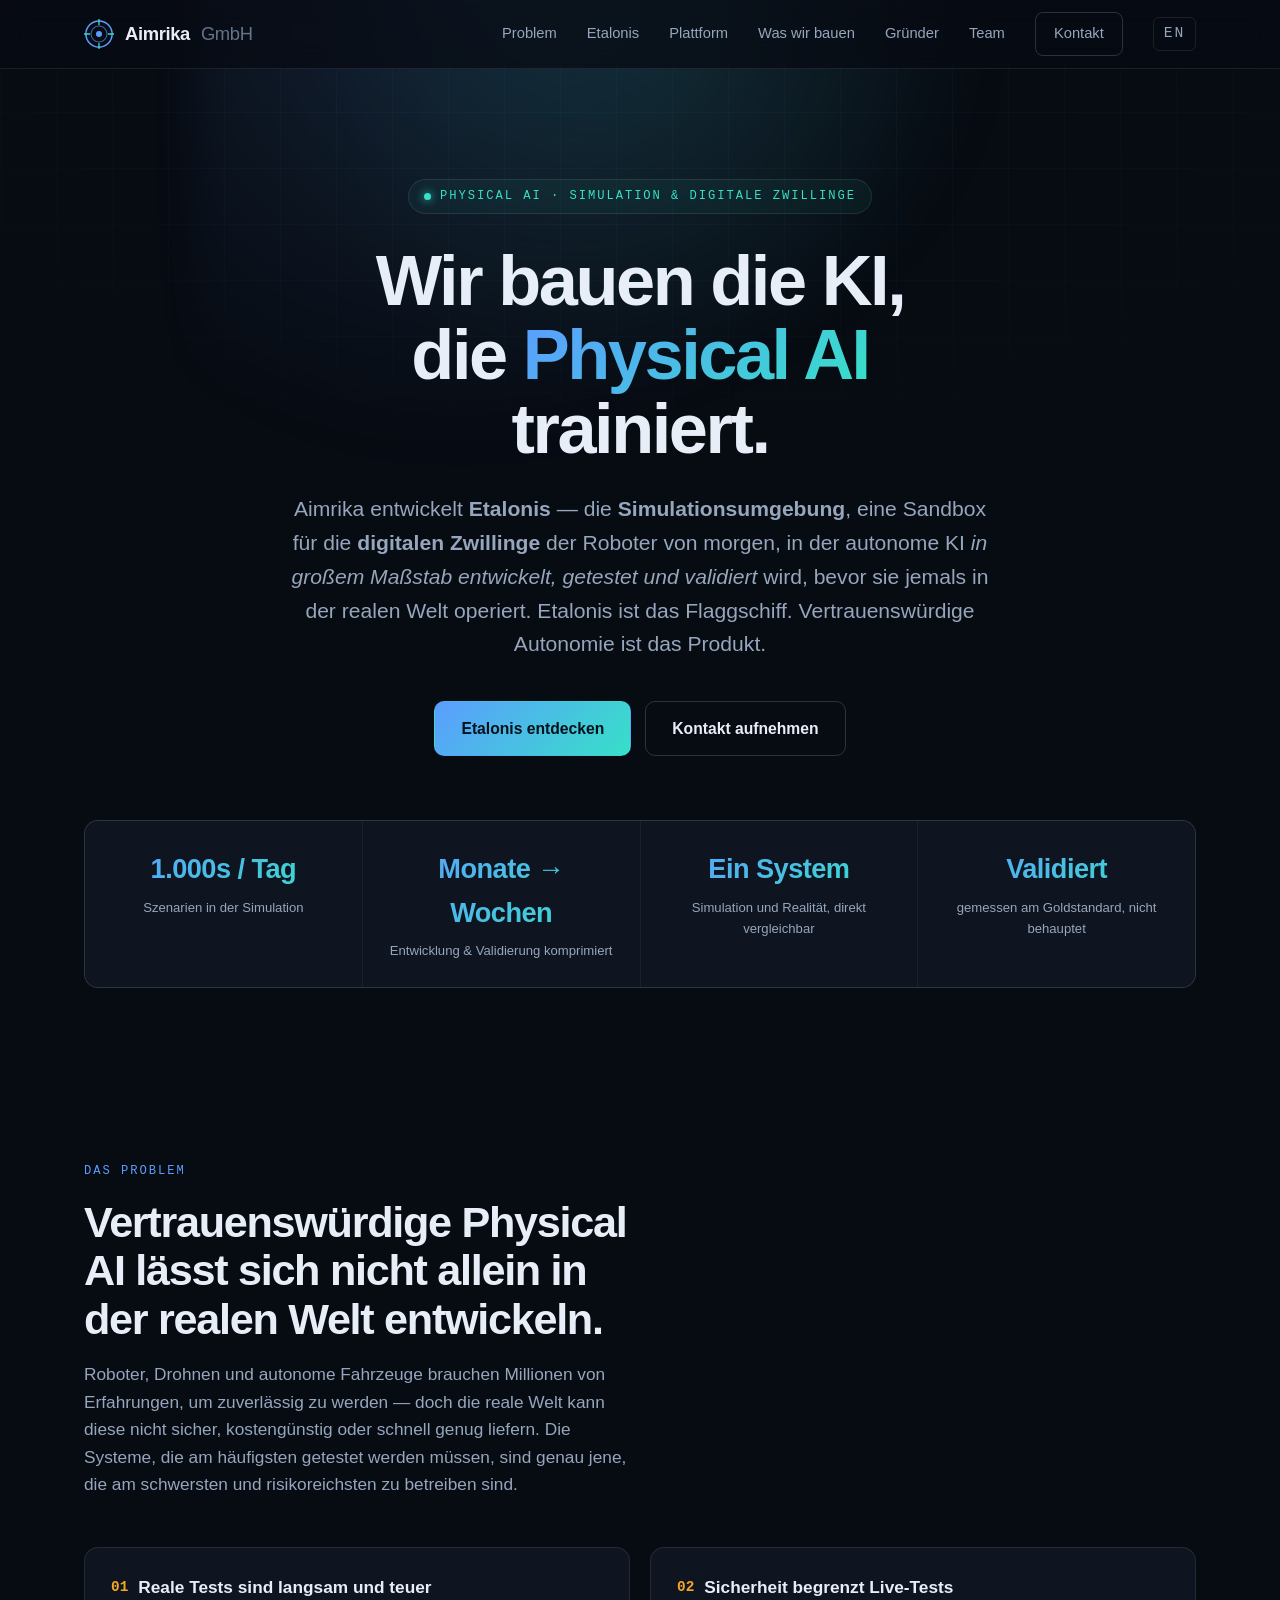
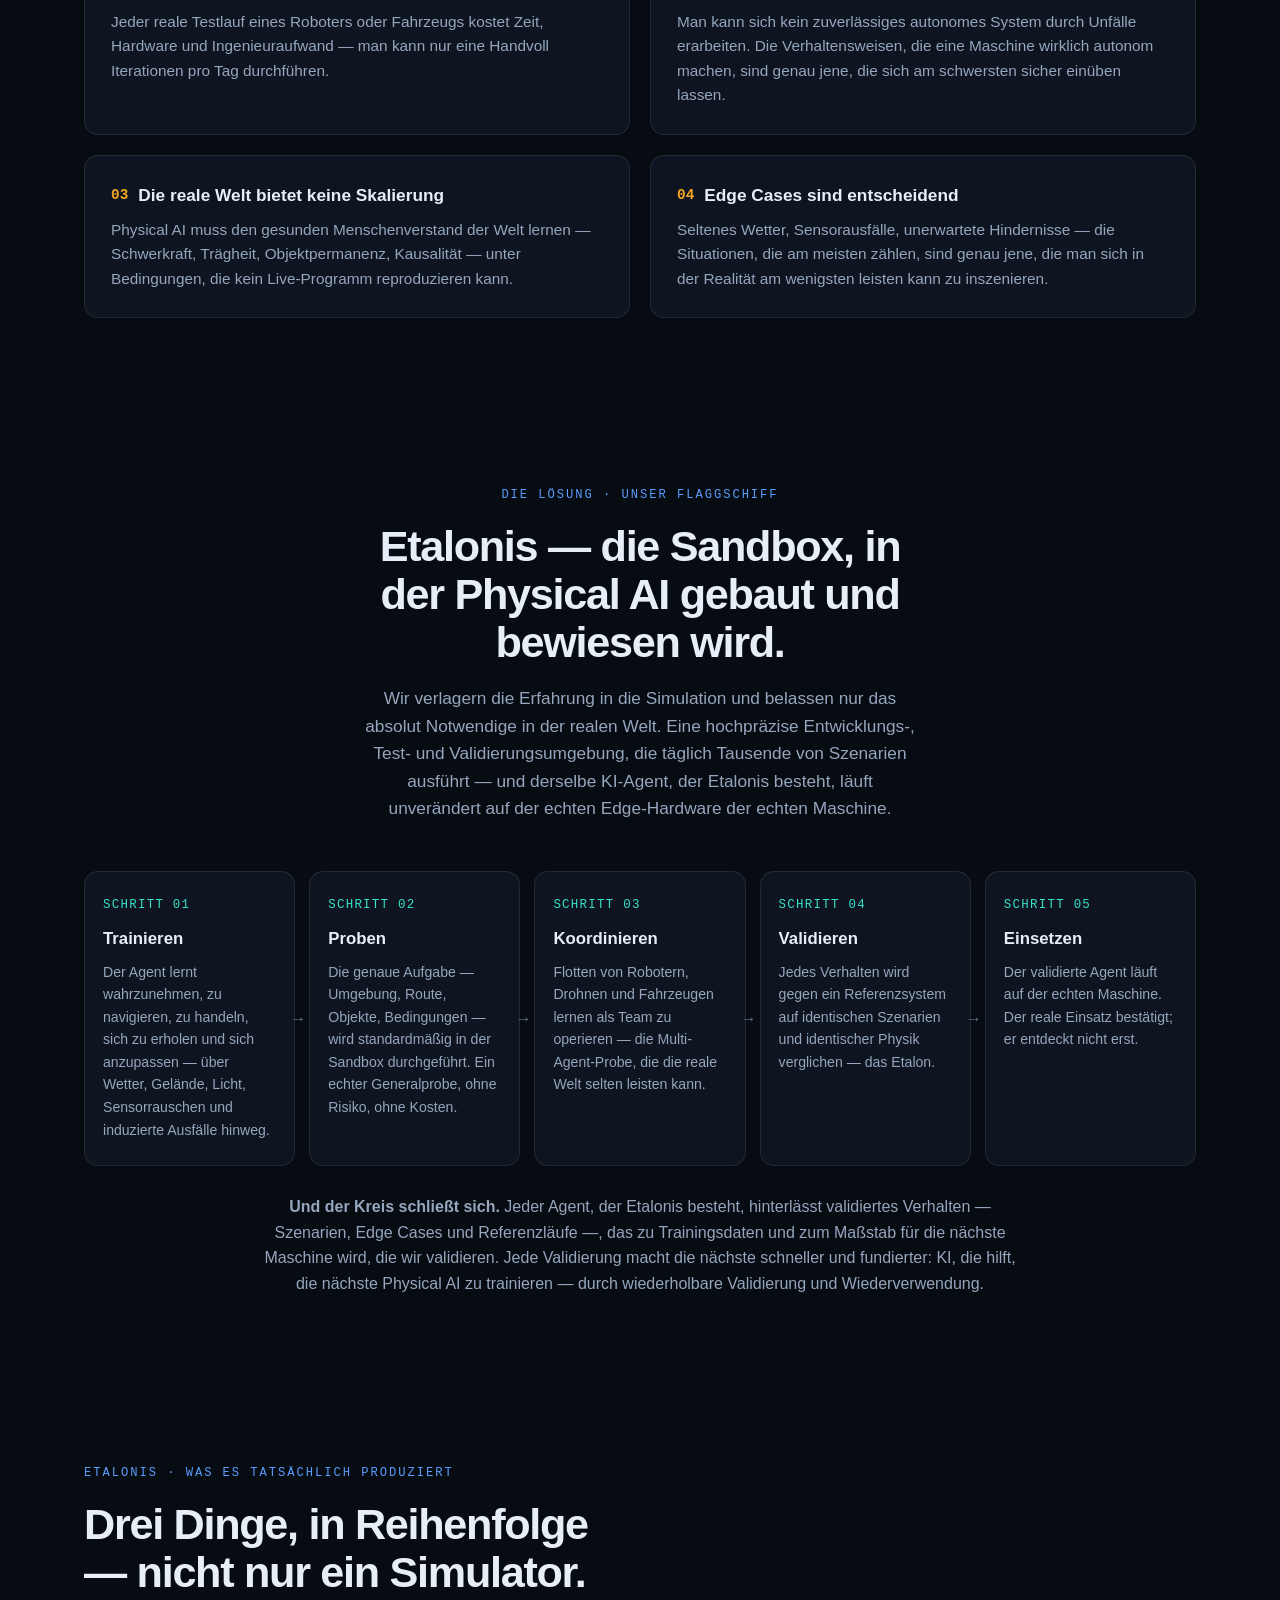
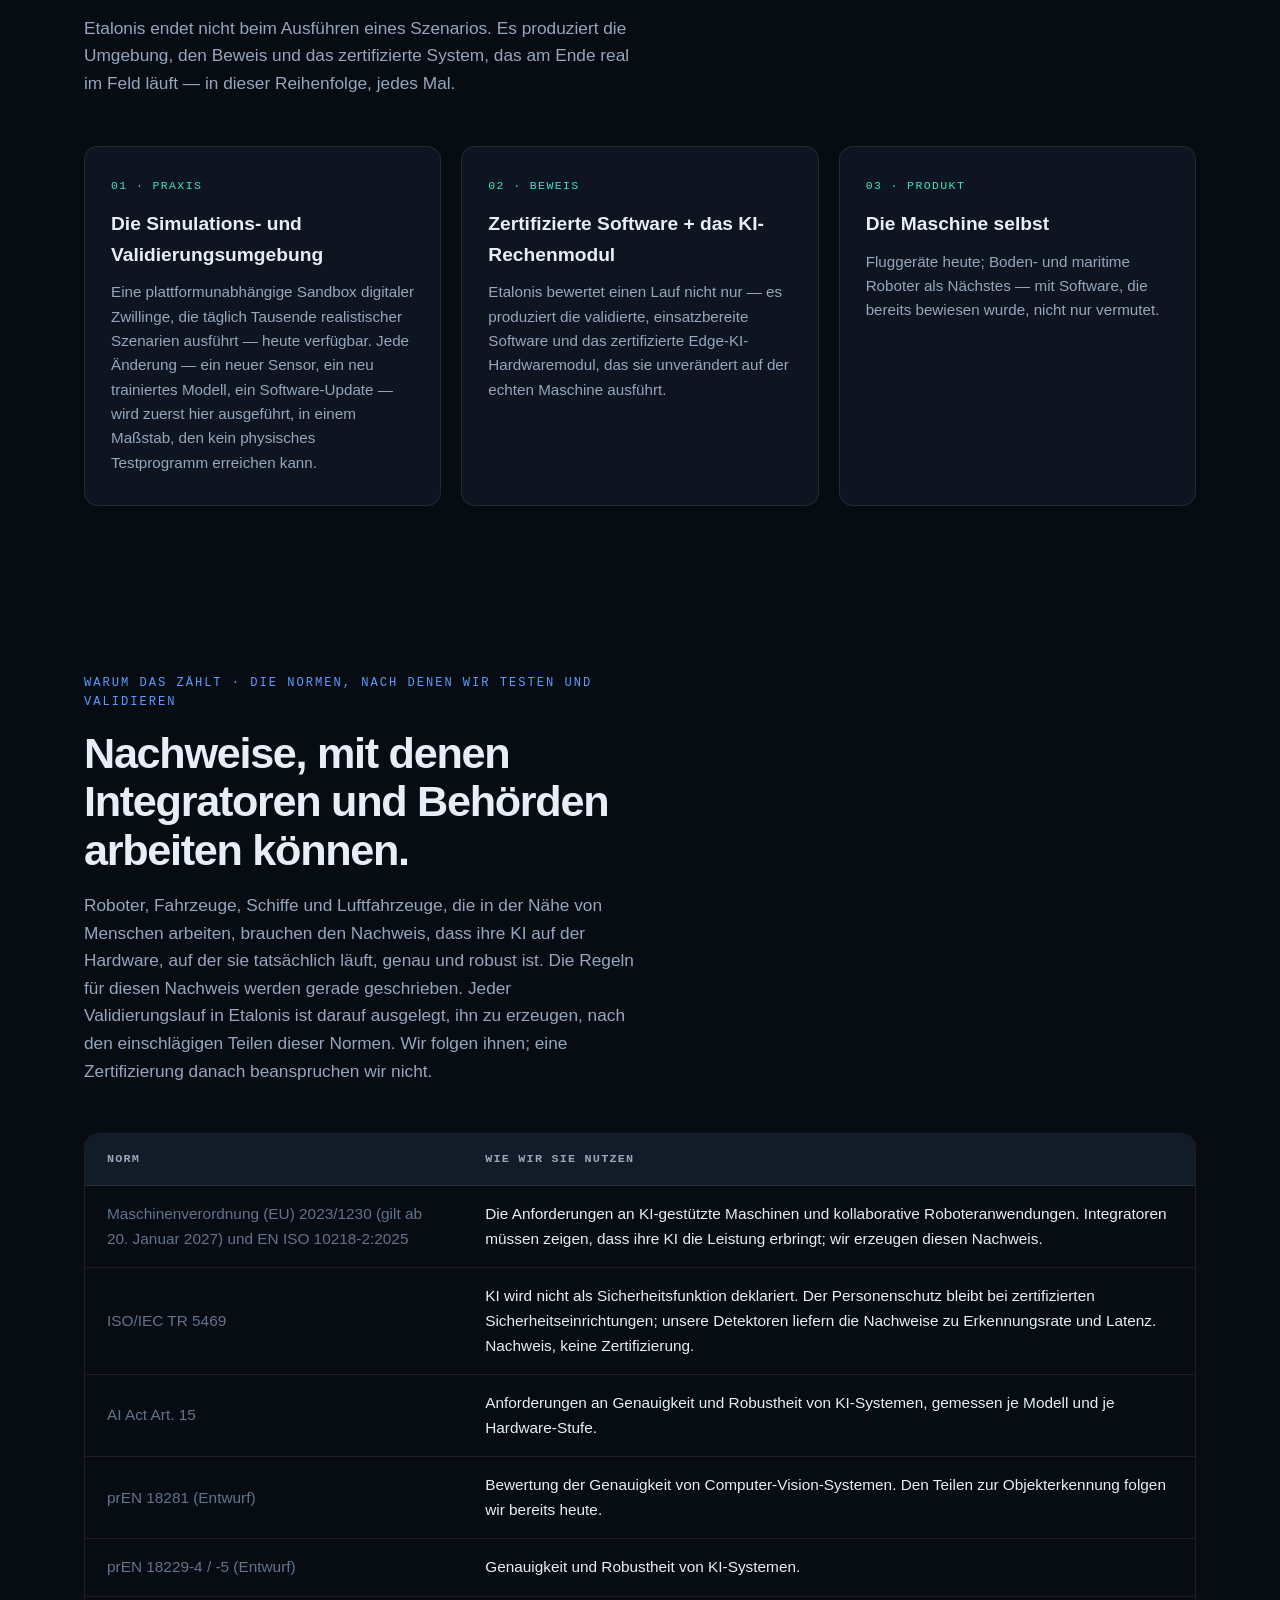
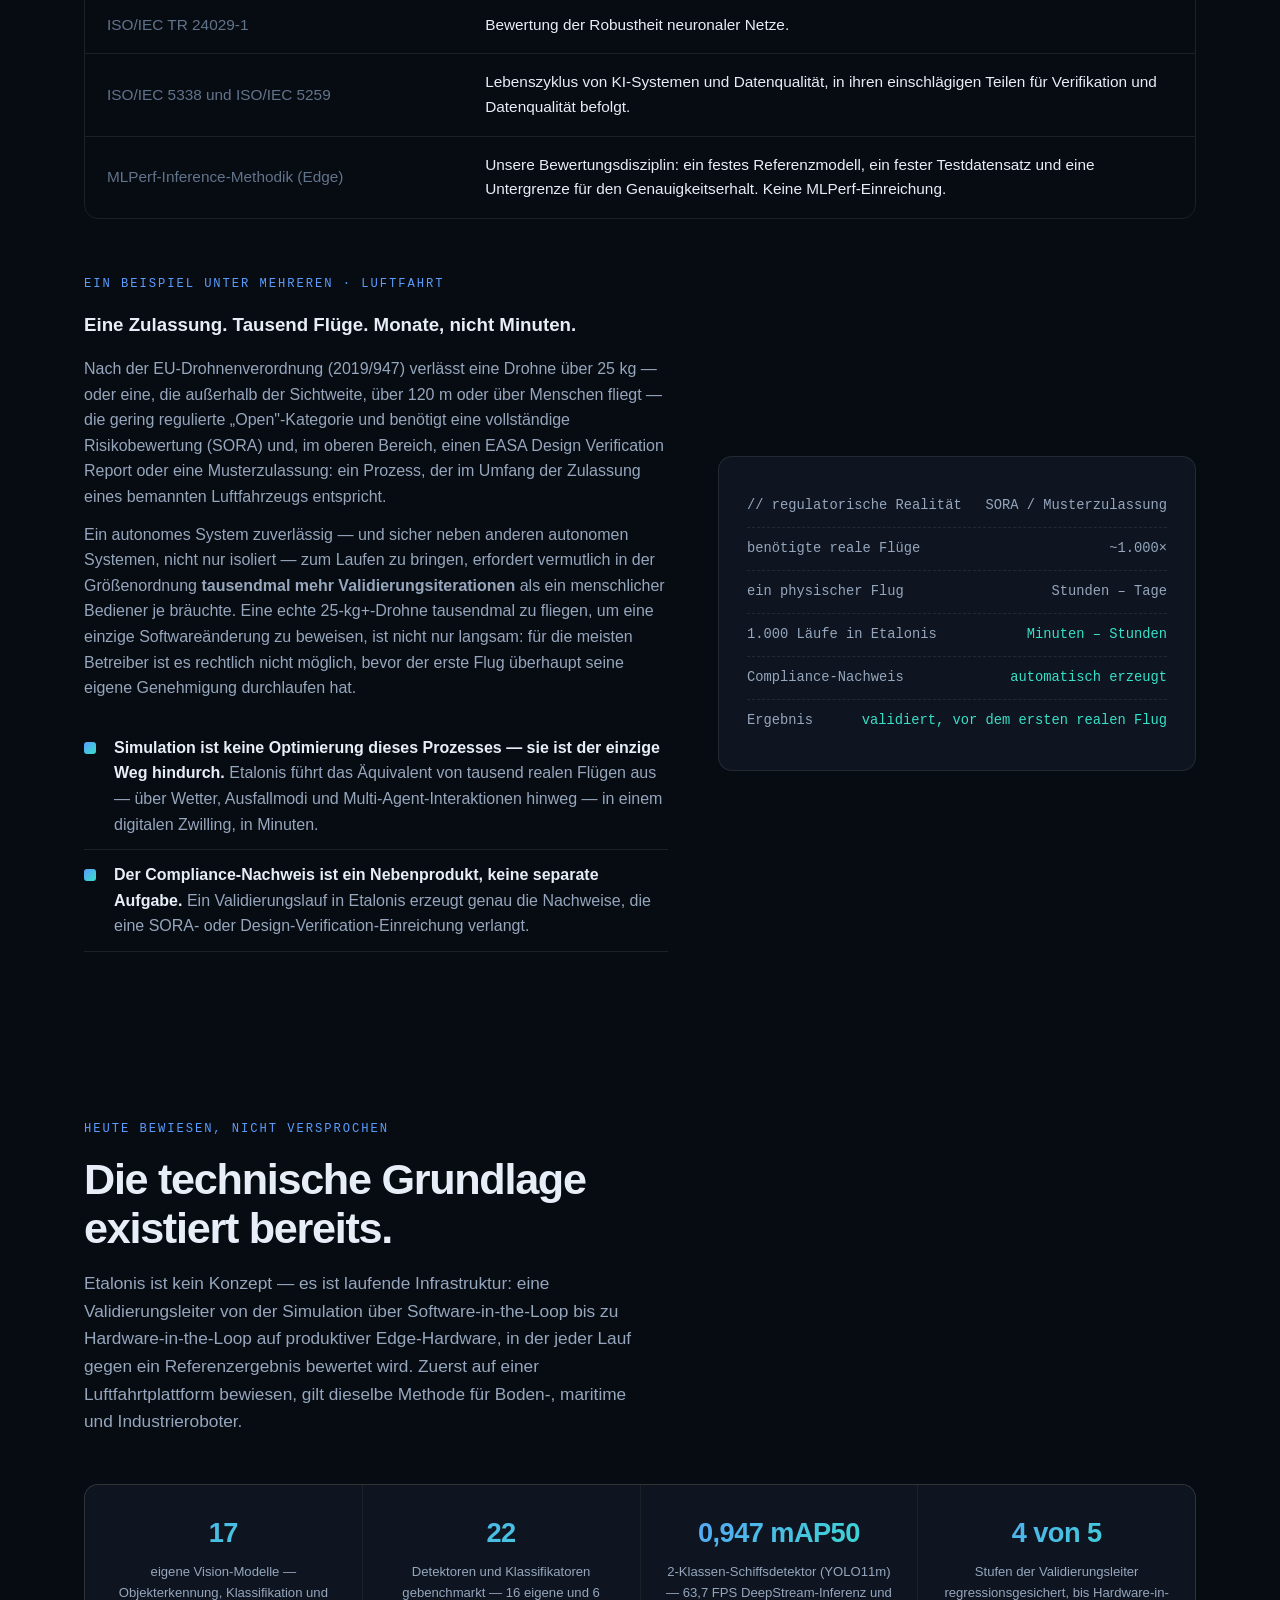
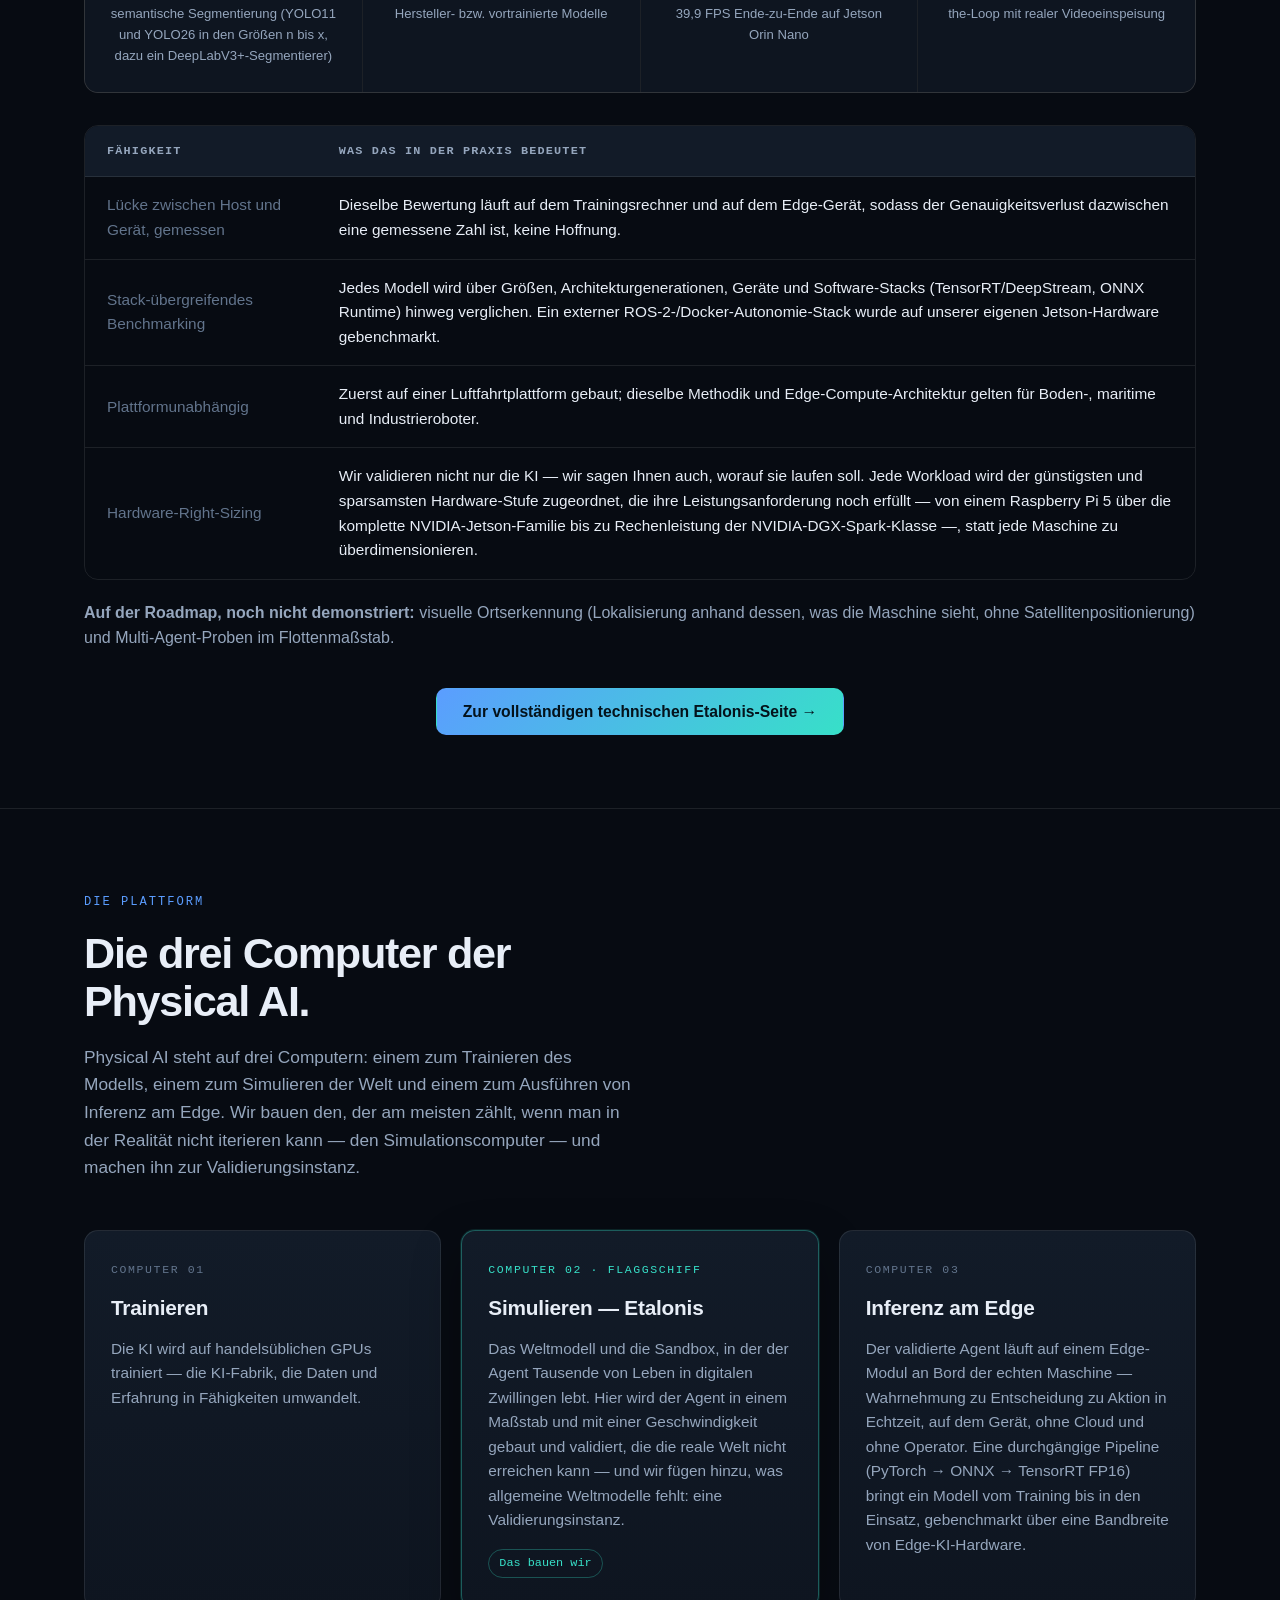
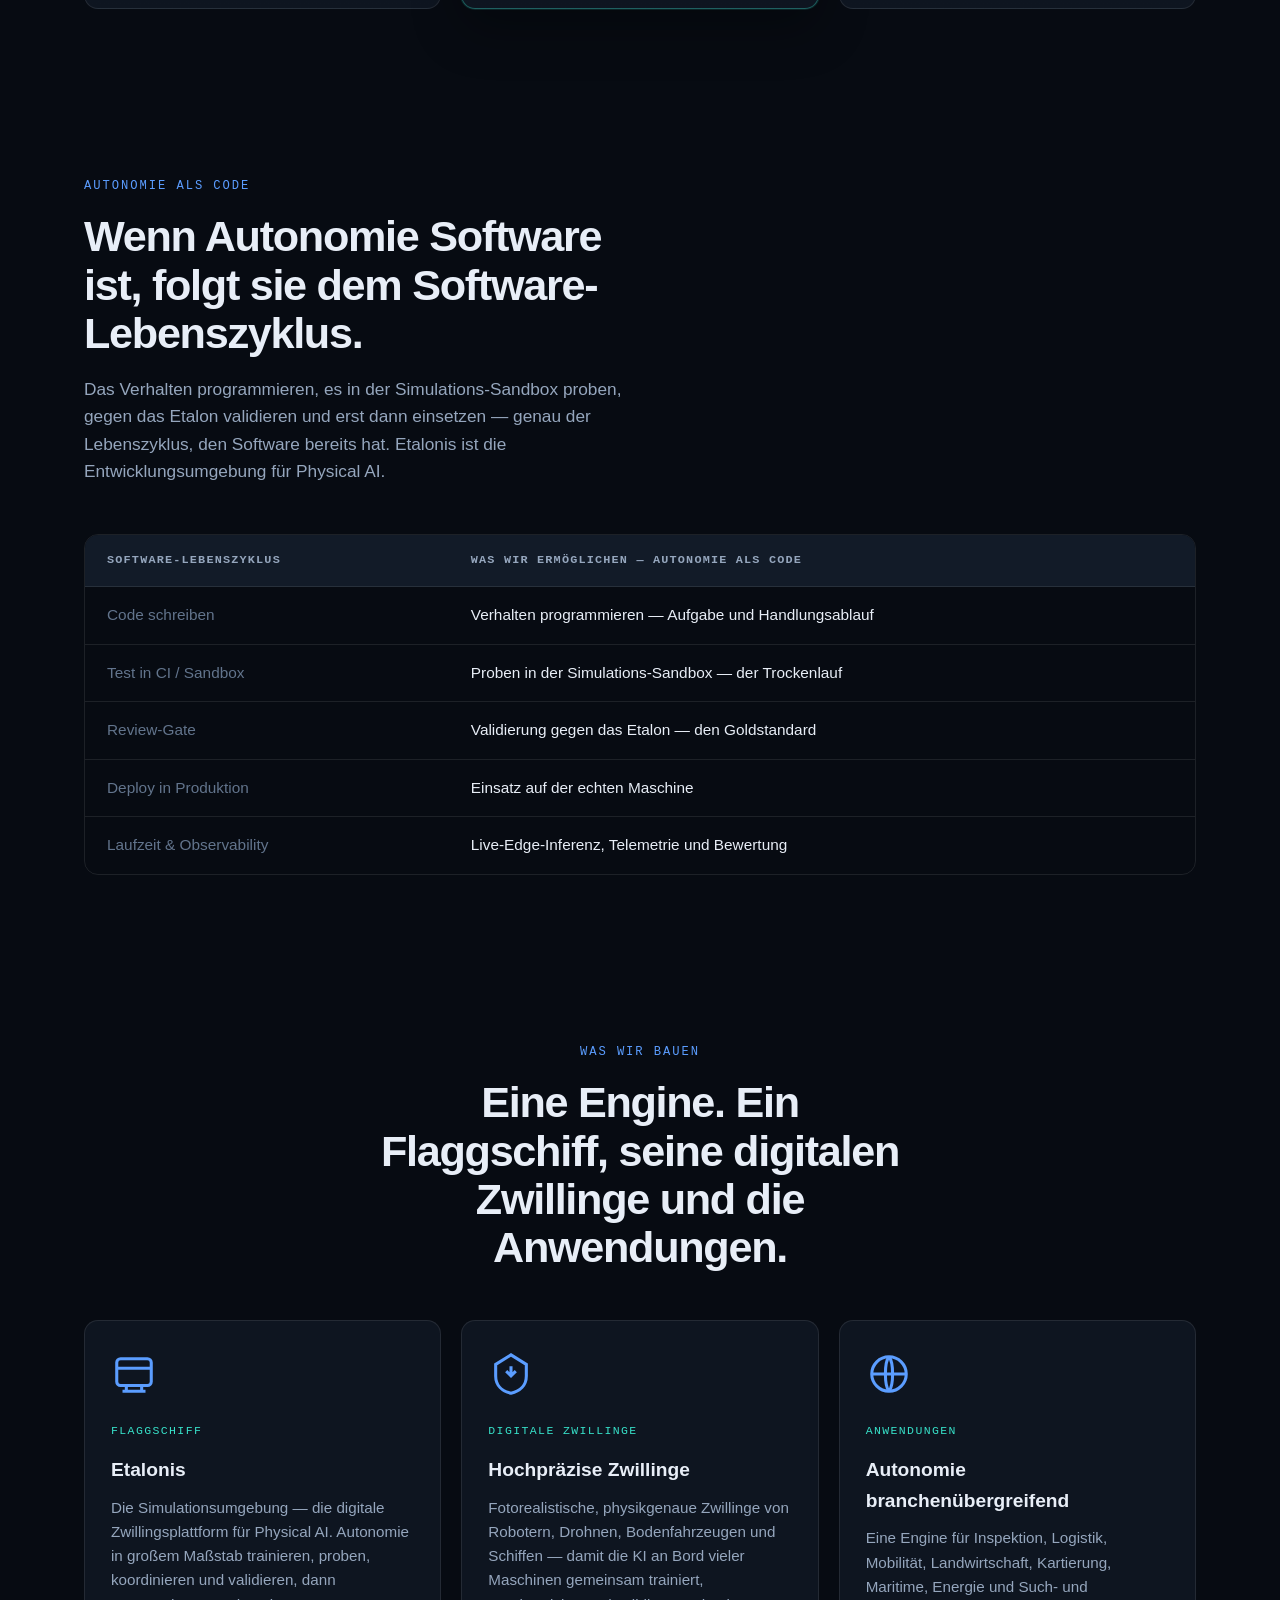
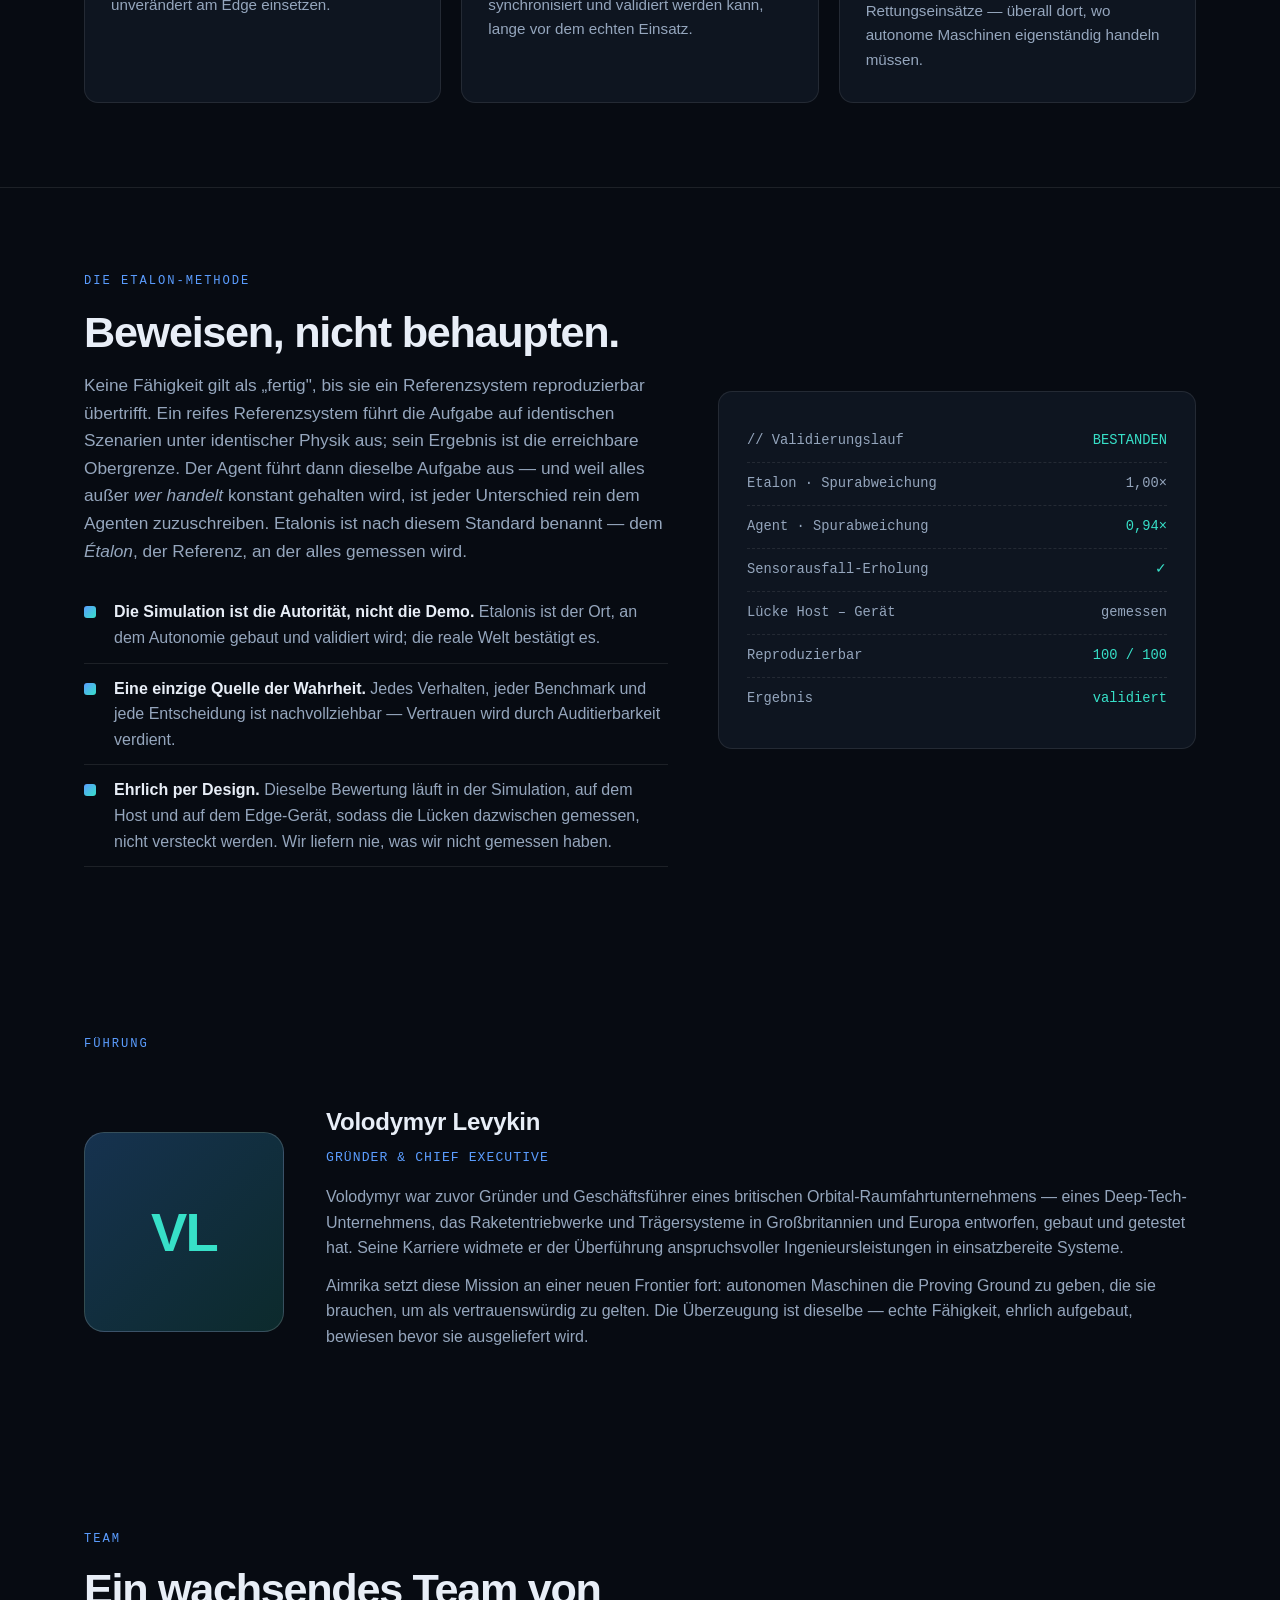
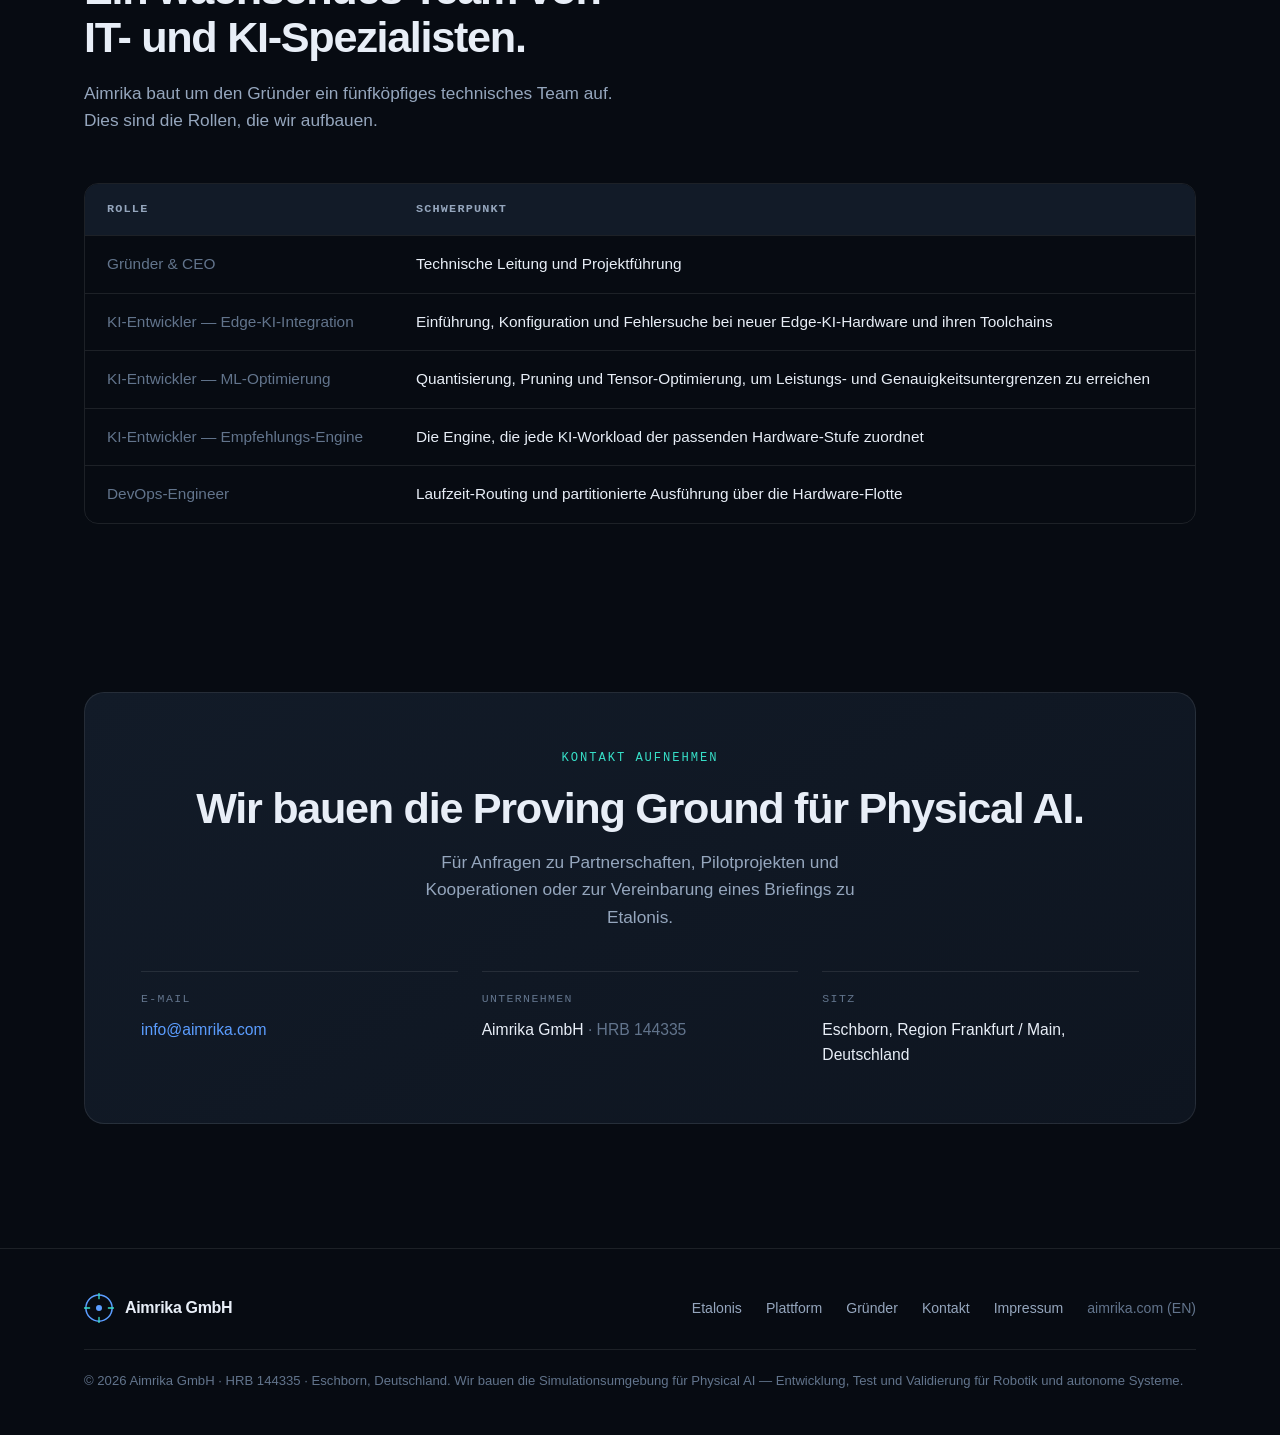
==== commit 81786387: "Same fix as EN site: drop unsupported FP16 claim, relabel to generic 2-class vessel detector (owner " ====
--- a/index.html
+++ b/index.html
@@ -222,7 +222,7 @@
     <div class="stats reveal">
       <div class="stat"><div class="n">17</div><div class="l">eigene Vision-Modelle — Objekterkennung, Klassifikation und semantische Segmentierung (YOLO11 und YOLO26 in den Größen n bis x, dazu ein DeepLabV3+-Segmentierer)</div></div>
       <div class="stat"><div class="n">22</div><div class="l">Detektoren und Klassifikatoren gebenchmarkt — 16 eigene und 6 Hersteller- bzw. vortrainierte Modelle</div></div>
-      <div class="stat"><div class="n">0,947 mAP50</div><div class="l">Produktions-Detektor — 63,7 FPS DeepStream-Inferenz und 39,9 FPS Ende-zu-Ende auf Jetson Orin Nano (FP16)</div></div>
+      <div class="stat"><div class="n">0,947 mAP50</div><div class="l">2-Klassen-Schiffsdetektor (YOLO11m) — 63,7 FPS DeepStream-Inferenz und 39,9 FPS Ende-zu-Ende auf Jetson Orin Nano</div></div>
       <div class="stat"><div class="n">4 von 5</div><div class="l">Stufen der Validierungsleiter regressionsgesichert, bis Hardware-in-the-Loop mit realer Videoeinspeisung</div></div>
     </div>
     <div class="table-card reveal" style="margin-top:32px">
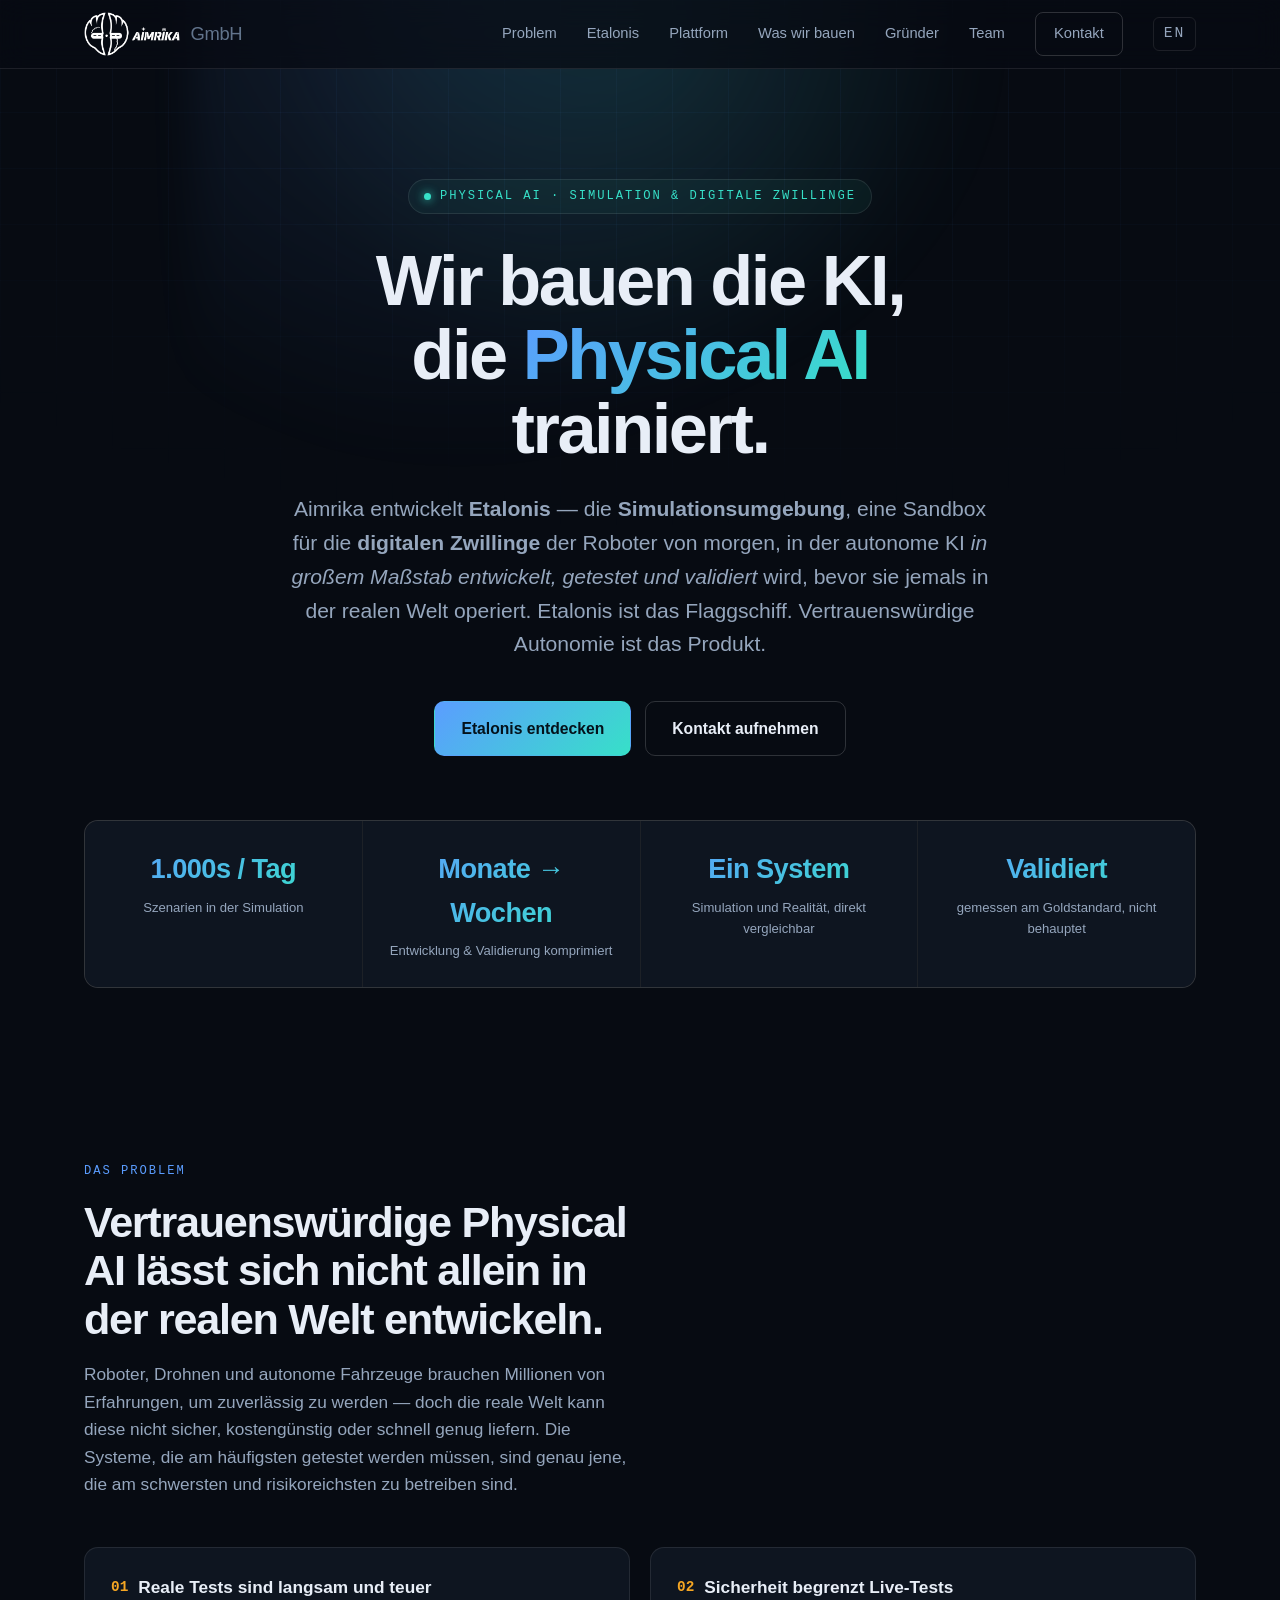
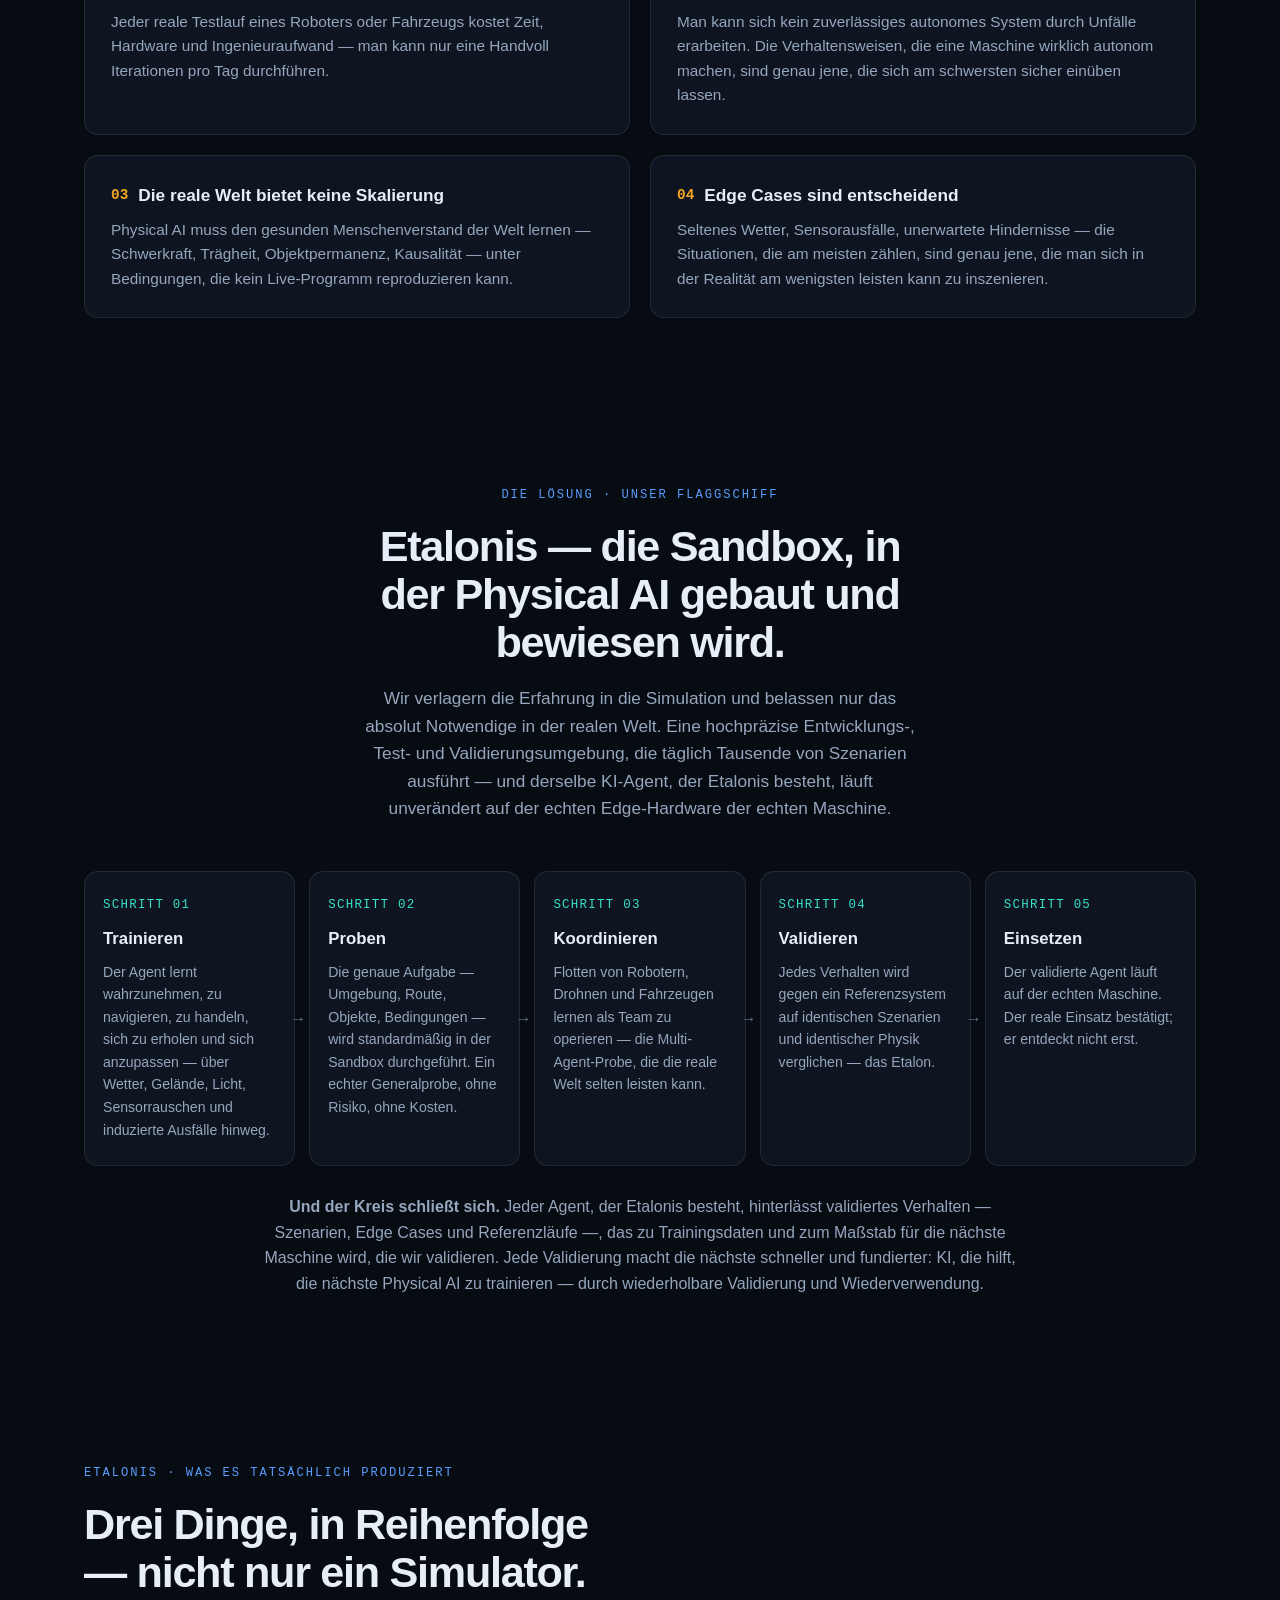
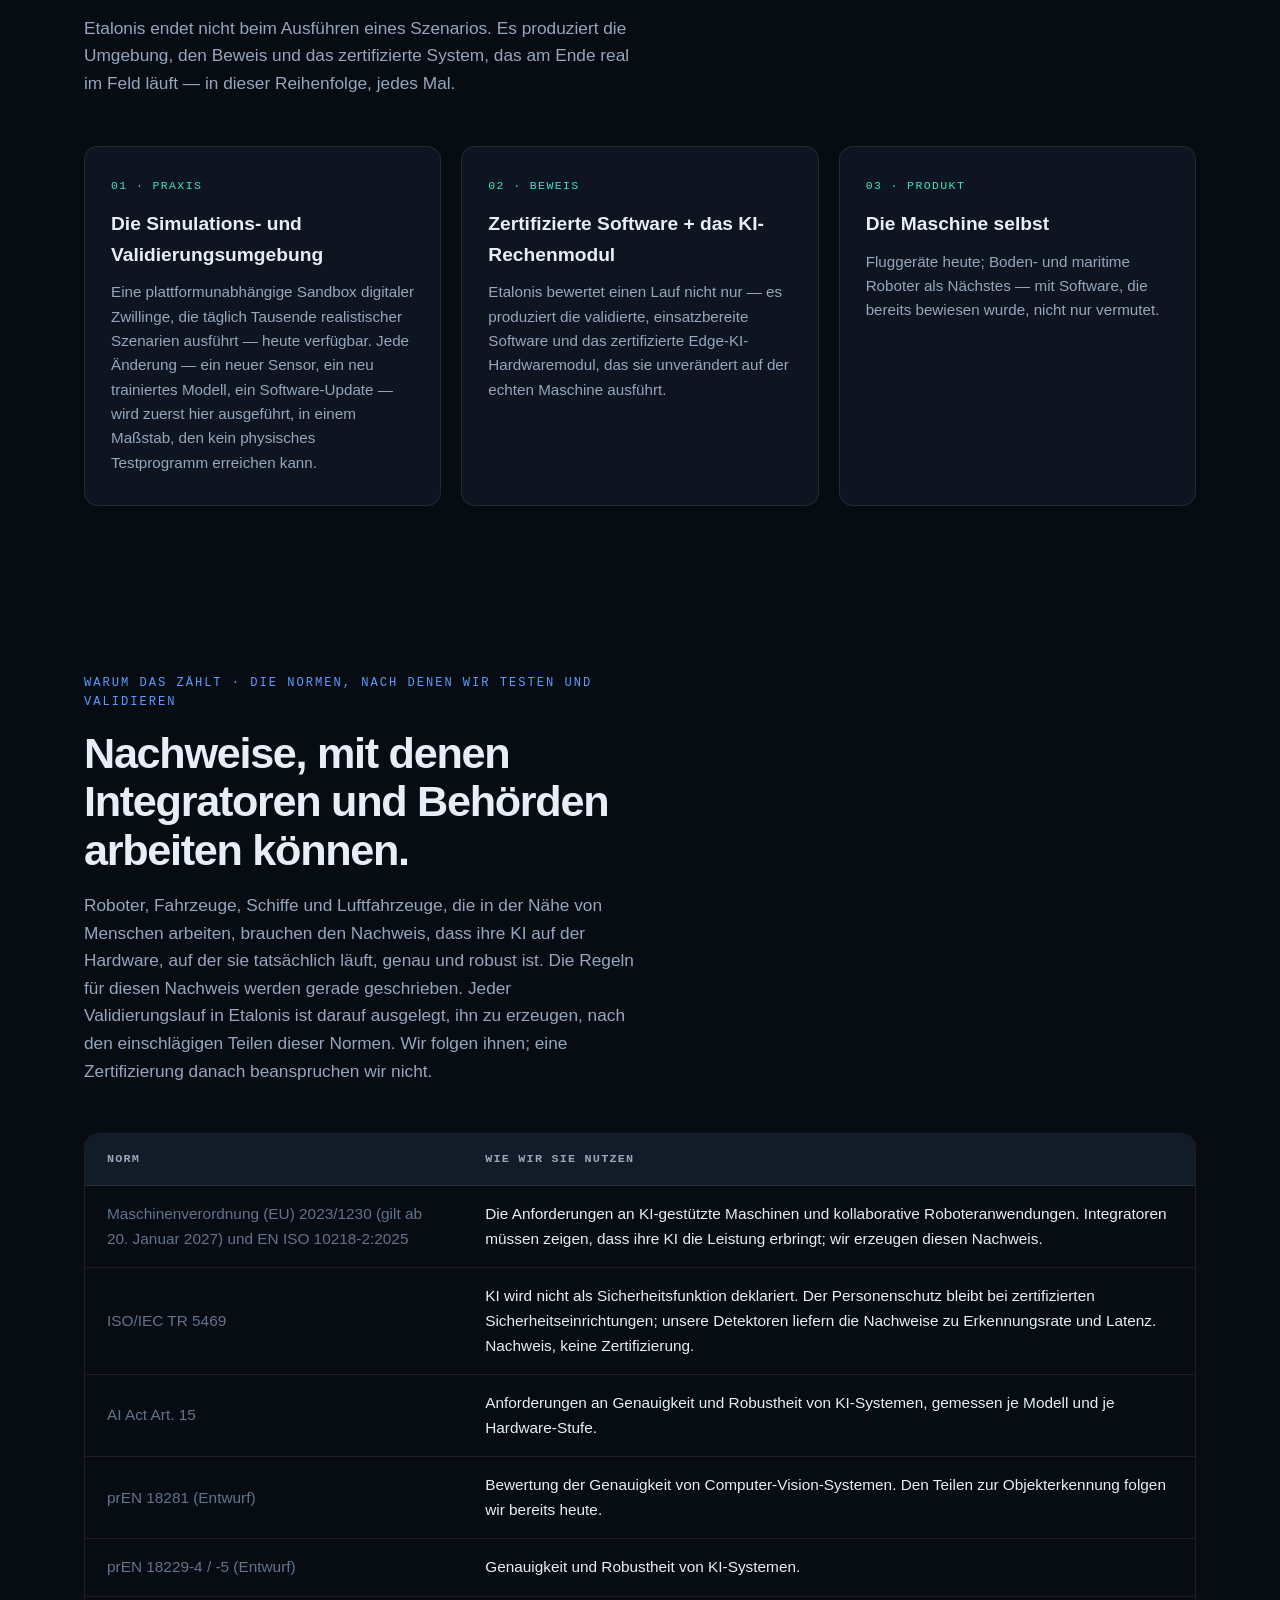
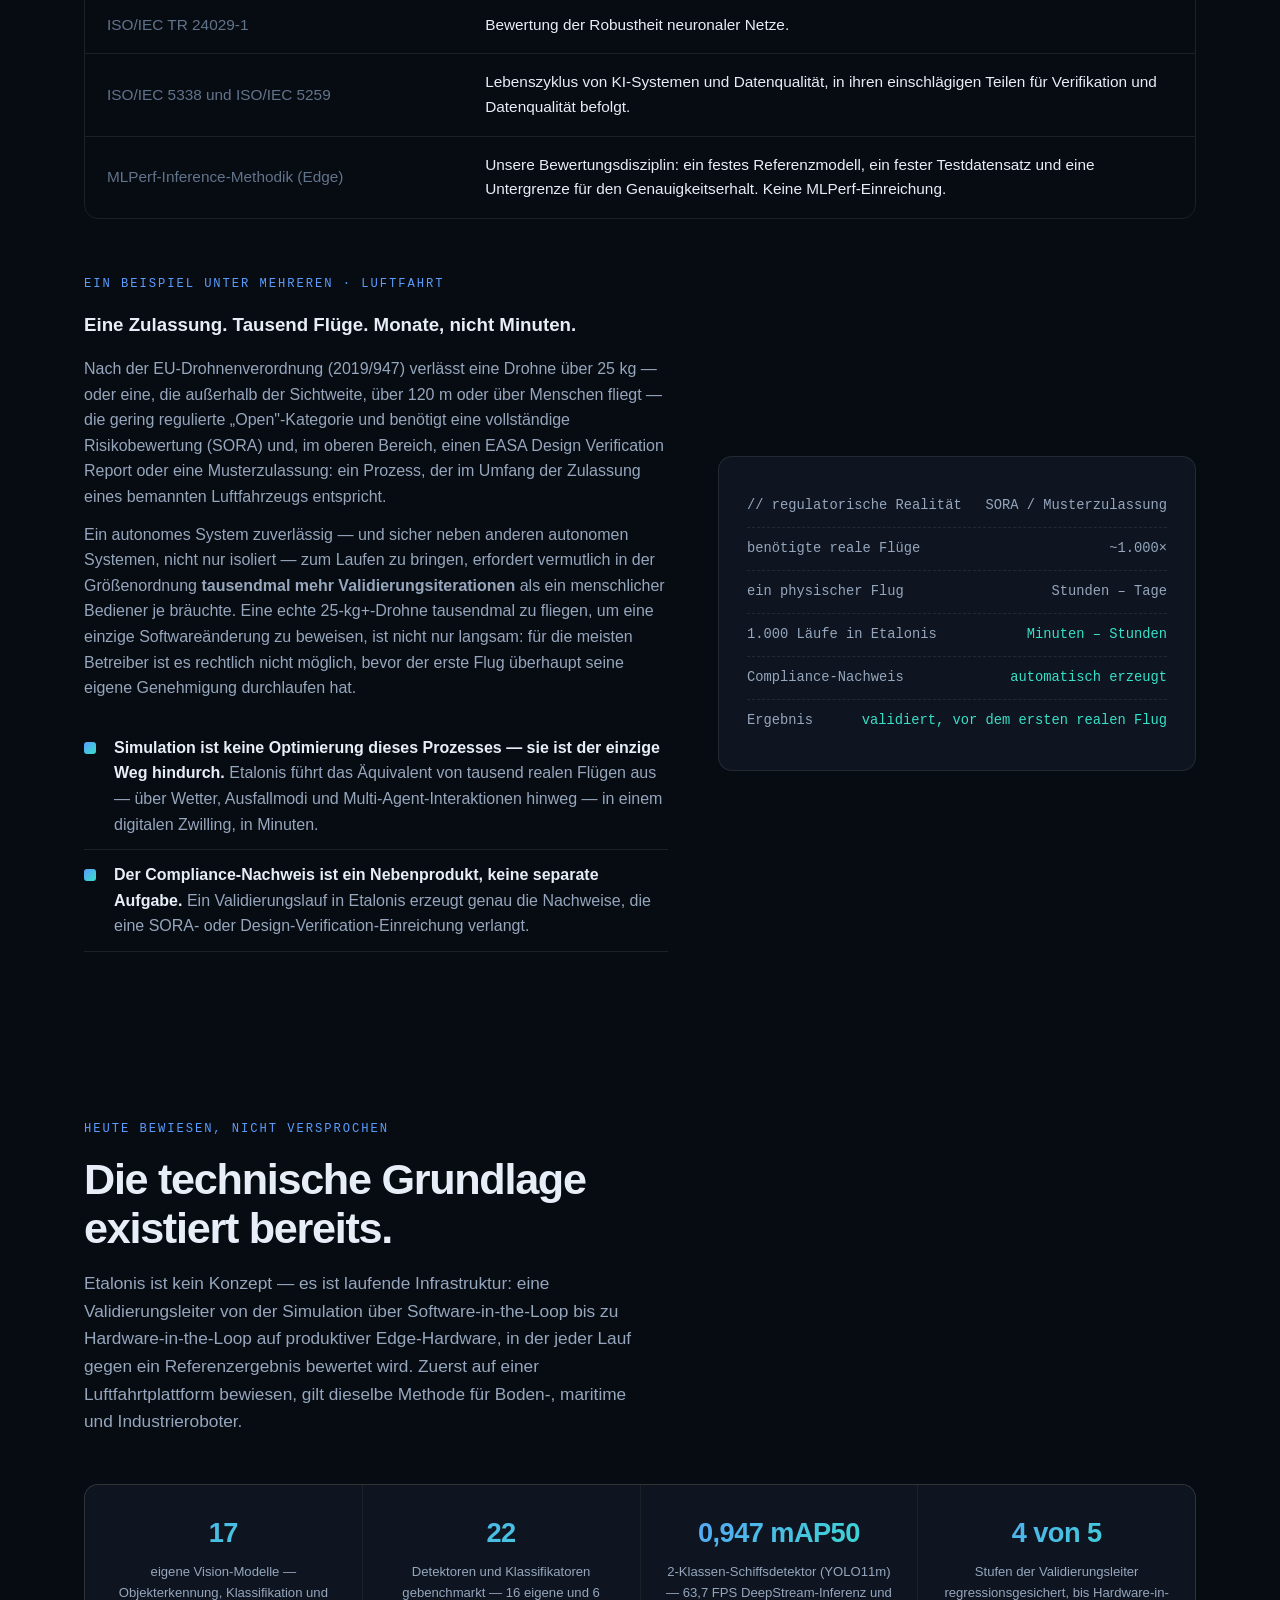
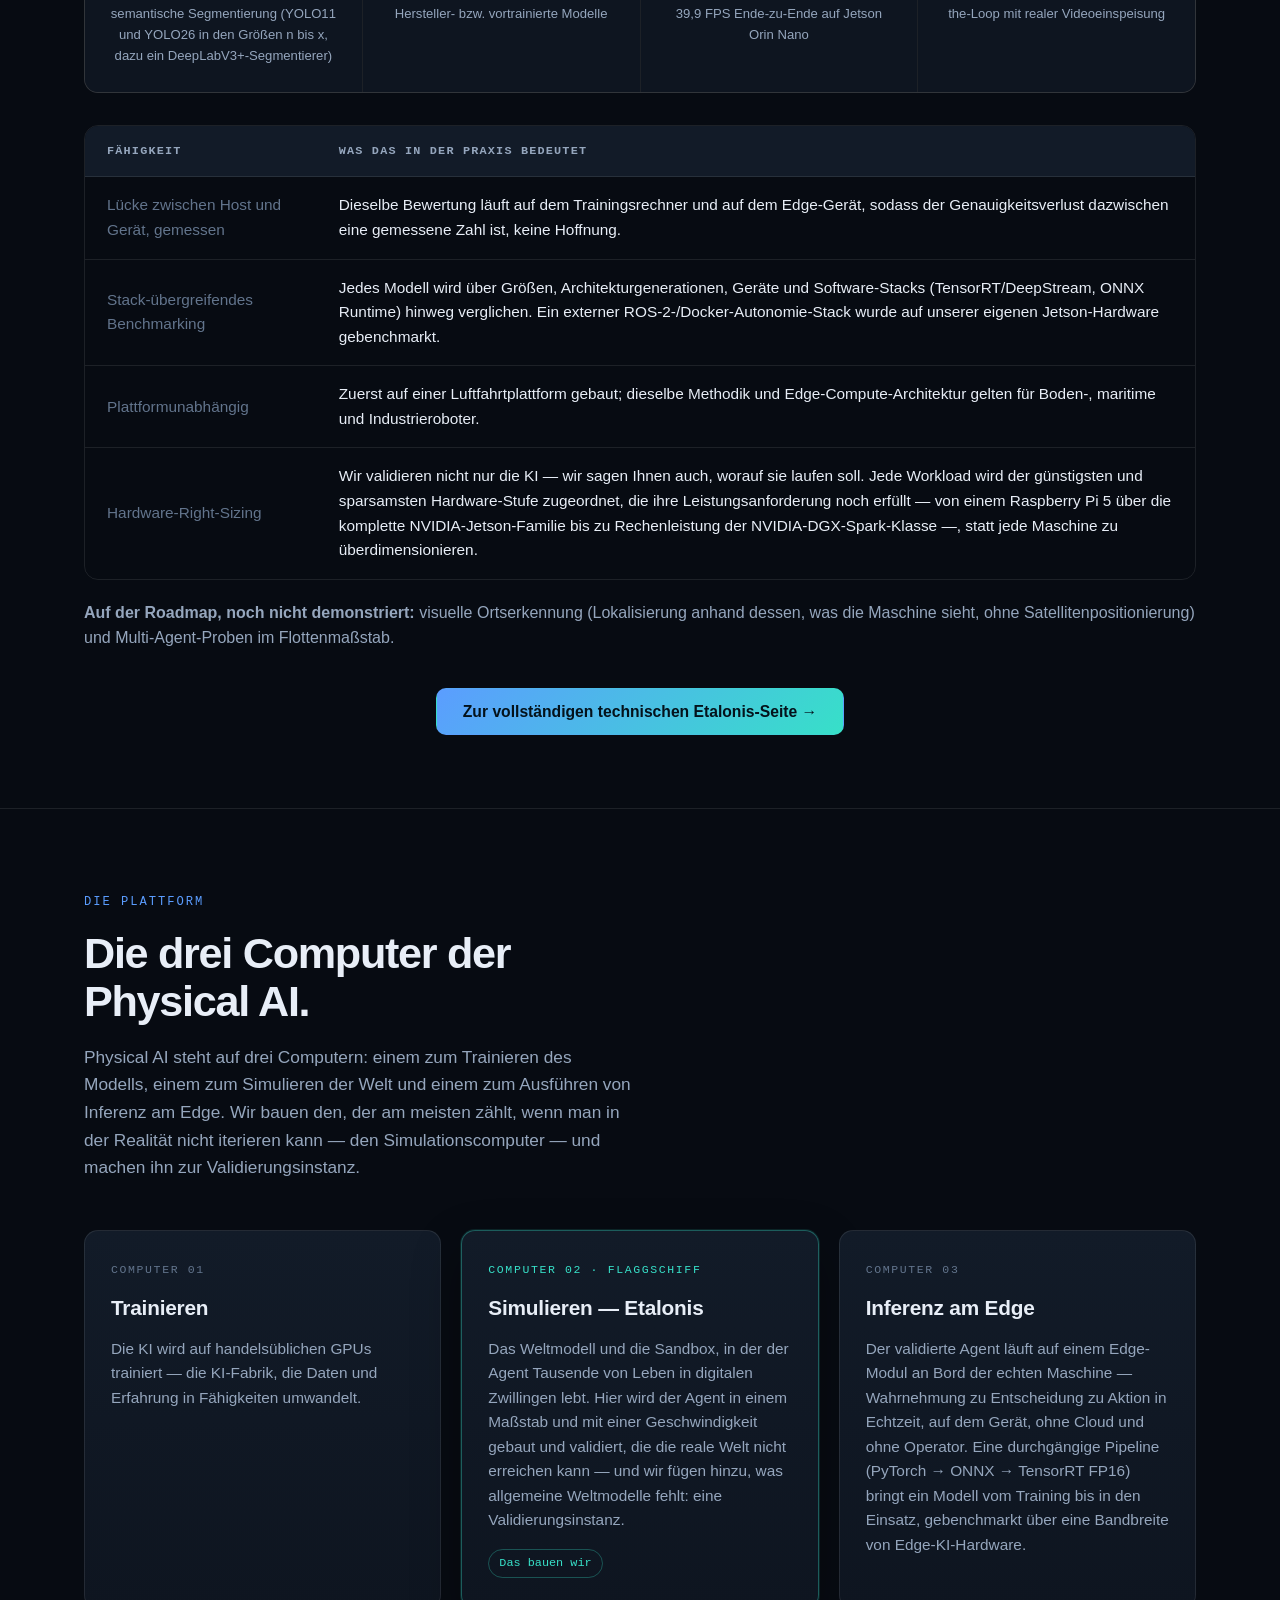
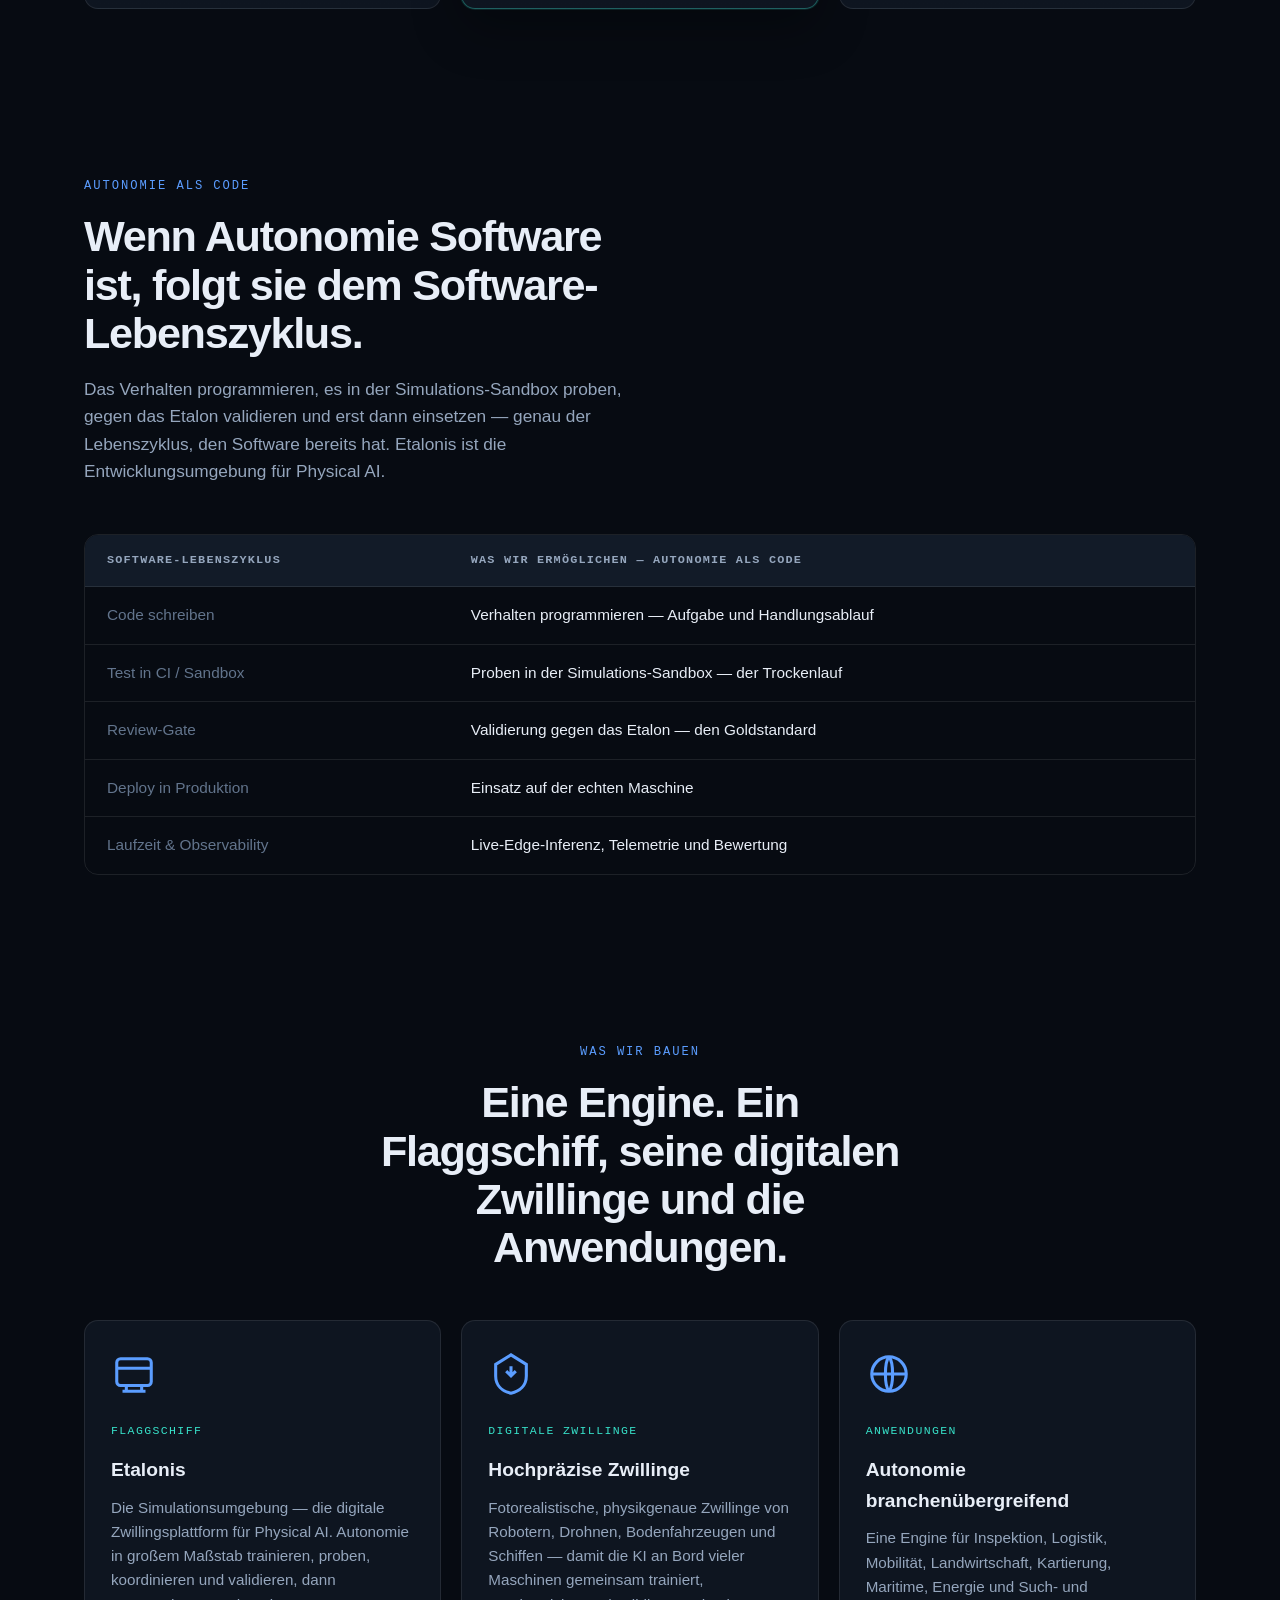
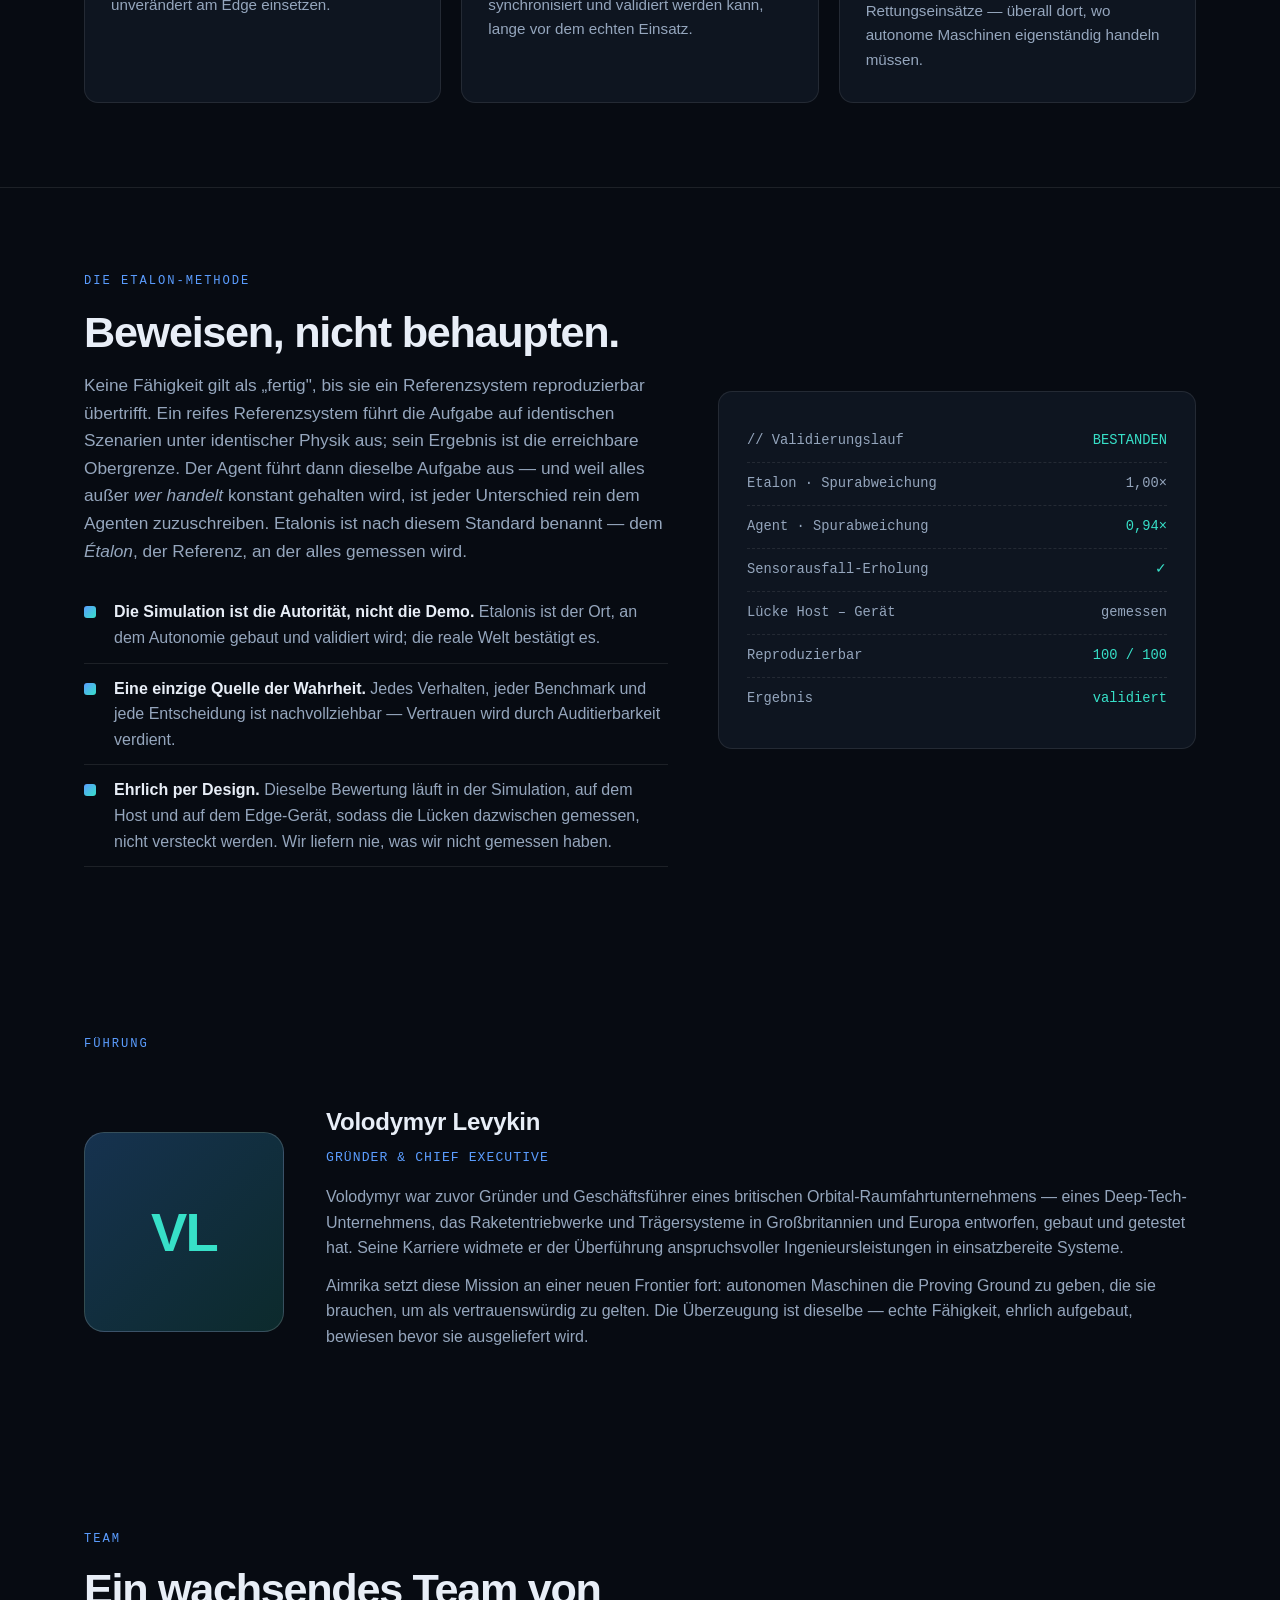
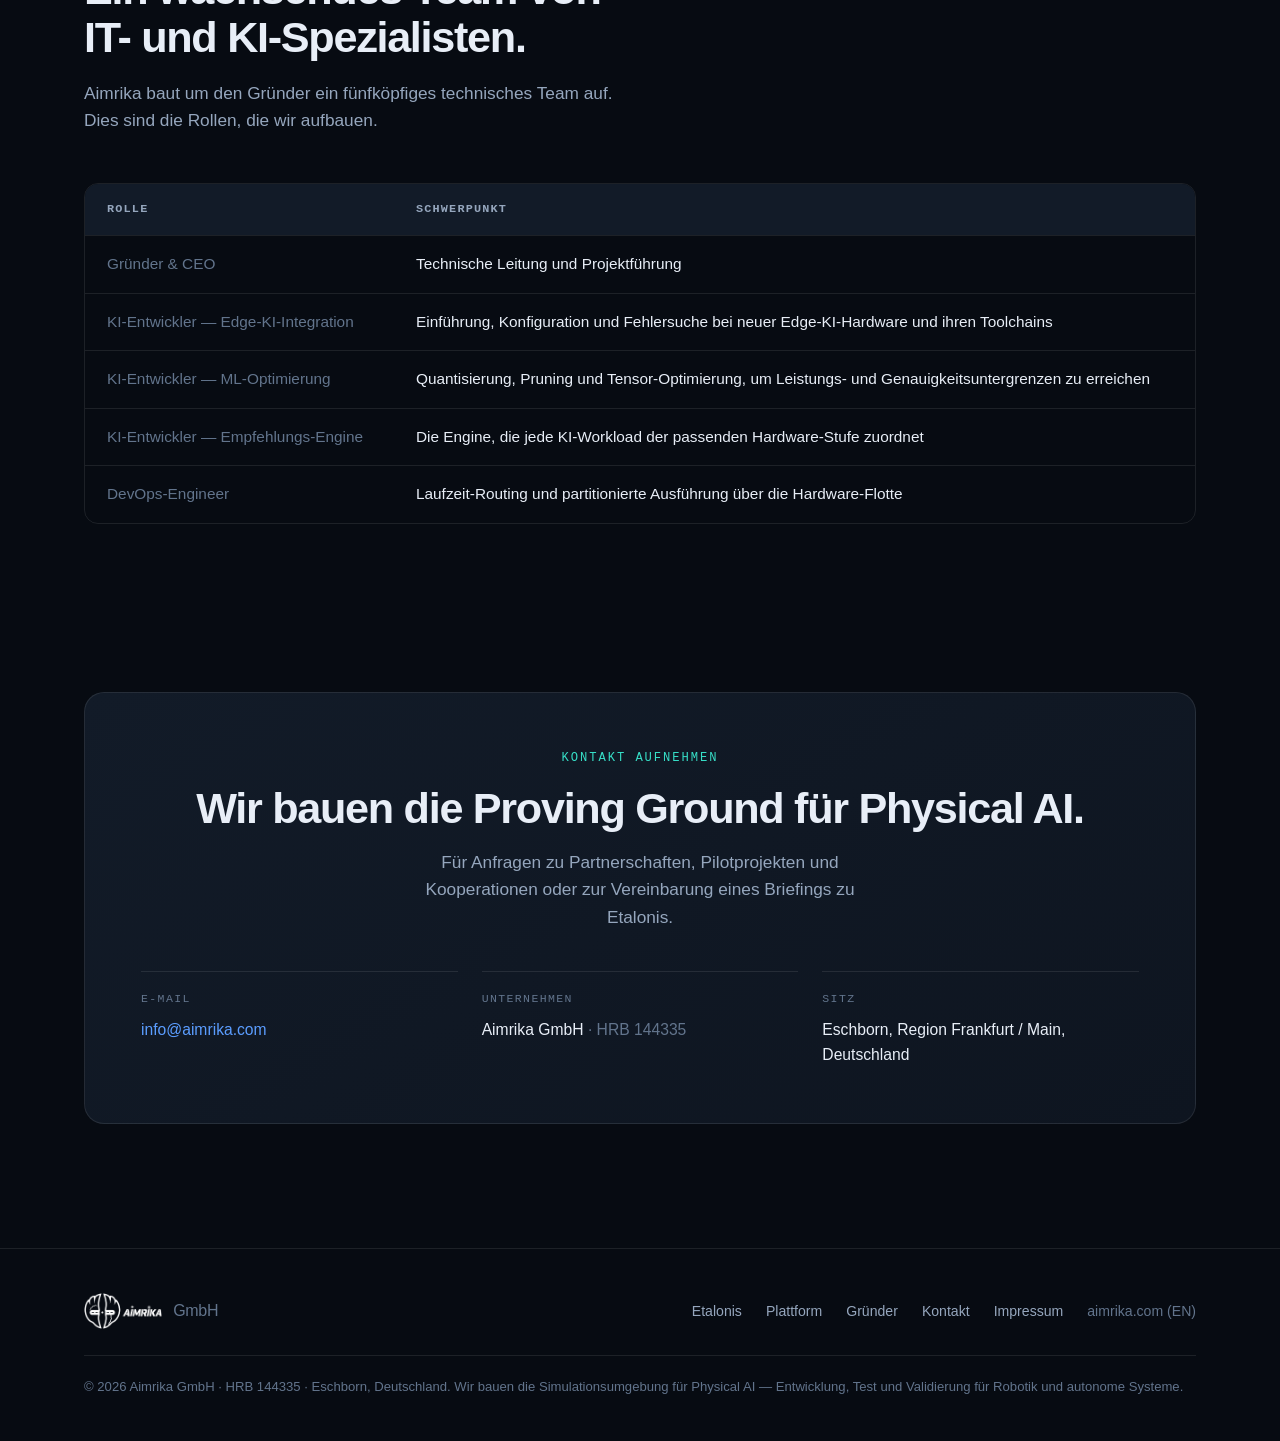
==== commit 2745f9db: "Site: new logo and favicon; Impressum: update" ====
--- a/index.html
+++ b/index.html
@@ -7,7 +7,7 @@
 <meta name="description" content="Aimrika entwickelt Etalonis — die Simulationsumgebung und digitale Zwillingsplattform, in der die Physical AI der Roboter von morgen entwickelt, getestet und validiert wird, bevor sie in der realen Welt zum Einsatz kommt." />
 <link rel="preconnect" href="https://fonts.googleapis.com" />
 <link rel="stylesheet" href="styles.css" />
-<link rel="icon" href="data:image/svg+xml,%3Csvg xmlns='http://www.w3.org/2000/svg' viewBox='0 0 32 32'%3E%3Ccircle cx='16' cy='16' r='13' fill='none' stroke='%2337e0c8' stroke-width='2'/%3E%3Ccircle cx='16' cy='16' r='4' fill='%235b9dff'/%3E%3C/svg%3E" />
+<link rel="icon" type="image/png" href="assets/favicon.png" />
 <style>
   .lang-switch {
     font-family: var(--mono);
@@ -30,14 +30,8 @@
 <header>
   <div class="wrap nav">
     <a href="#top" class="brand">
-      <svg class="mark" viewBox="0 0 32 32" fill="none" xmlns="http://www.w3.org/2000/svg" aria-hidden="true">
-        <circle cx="16" cy="16" r="14" stroke="url(#g1)" stroke-width="1.6"/>
-        <circle cx="16" cy="16" r="8.5" stroke="url(#g1)" stroke-width="1.2" opacity="0.6"/>
-        <circle cx="16" cy="16" r="3.2" fill="#5b9dff"/>
-        <path d="M16 0.5V6M16 26V31.5M0.5 16H6M26 16H31.5" stroke="#37e0c8" stroke-width="1.4" stroke-linecap="round"/>
-        <defs><linearGradient id="g1" x1="2" y1="2" x2="30" y2="30"><stop stop-color="#5b9dff"/><stop offset="1" stop-color="#37e0c8"/></linearGradient></defs>
-      </svg>
-      Aimrika <span class="suffix">GmbH</span>
+      <img class="lockup" src="assets/aimrika-lockup-white.png" alt="Aimrika" height="36" />
+      <span class="suffix">GmbH</span>
     </a>
     <nav class="nav-links" id="menu">
       <a href="#problem">Problem</a>
@@ -417,13 +411,8 @@
 <footer>
   <div class="wrap foot">
     <div class="brand">
-      <svg class="mark" viewBox="0 0 32 32" fill="none" xmlns="http://www.w3.org/2000/svg" aria-hidden="true">
-        <circle cx="16" cy="16" r="14" stroke="url(#g2)" stroke-width="1.6"/>
-        <circle cx="16" cy="16" r="3.2" fill="#5b9dff"/>
-        <path d="M16 0.5V6M16 26V31.5M0.5 16H6M26 16H31.5" stroke="#37e0c8" stroke-width="1.4" stroke-linecap="round"/>
-        <defs><linearGradient id="g2" x1="2" y1="2" x2="30" y2="30"><stop stop-color="#5b9dff"/><stop offset="1" stop-color="#37e0c8"/></linearGradient></defs>
-      </svg>
-      Aimrika GmbH
+      <img class="lockup" src="assets/aimrika-lockup-white.png" alt="Aimrika" height="30" />
+      <span class="suffix">GmbH</span>
     </div>
     <div class="foot-links">
       <a href="#range">Etalonis</a>
--- a/styles.css
+++ b/styles.css
@@ -77,6 +77,8 @@
 }
 .brand { display: flex; align-items: center; gap: 11px; font-weight: 700; letter-spacing: -0.02em; font-size: 1.15rem; }
 .brand .mark { width: 30px; height: 30px; }
+.brand .lockup { height: 44px; width: auto; display: block; }
+footer .brand .lockup { height: 36px; }
 .brand .suffix { color: var(--faint); font-weight: 500; }
 .nav-links { display: flex; gap: 30px; align-items: center; }
 .nav-links a { color: var(--muted); font-size: 0.92rem; transition: color 0.2s; }
